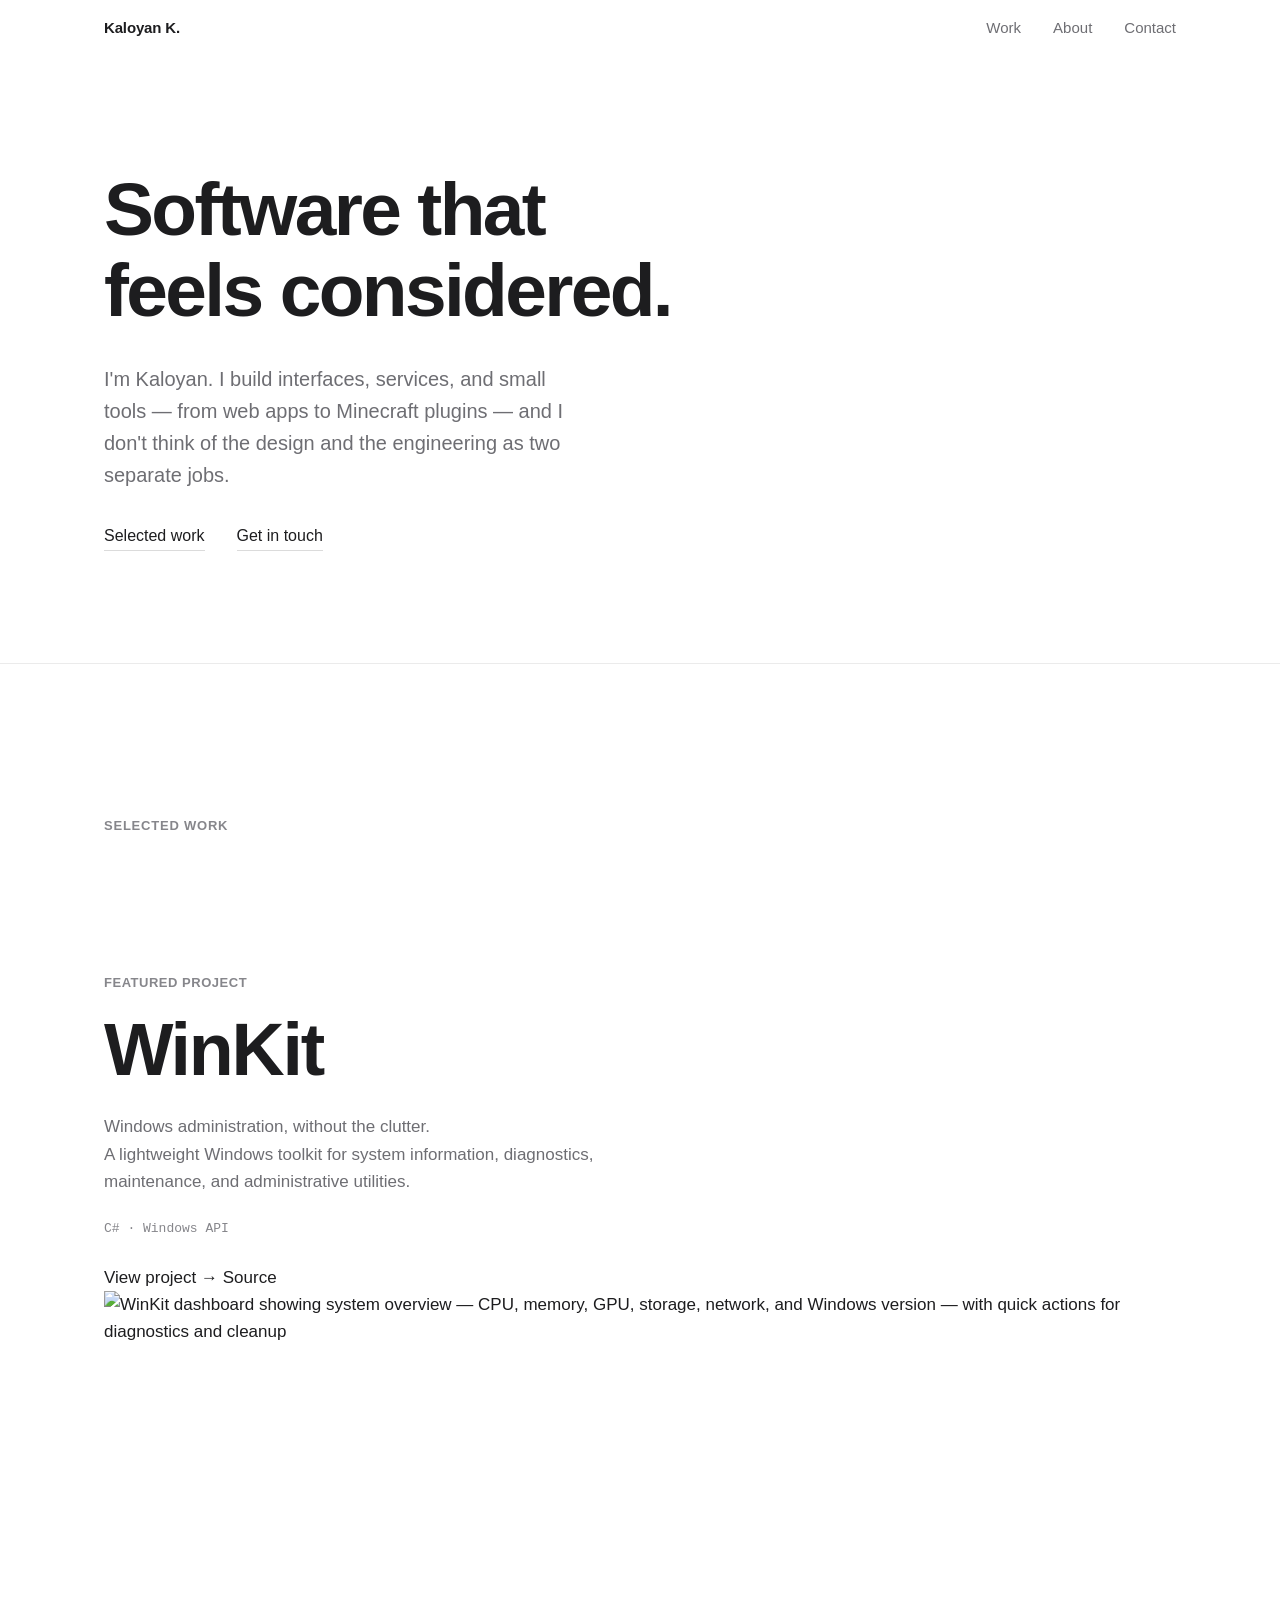
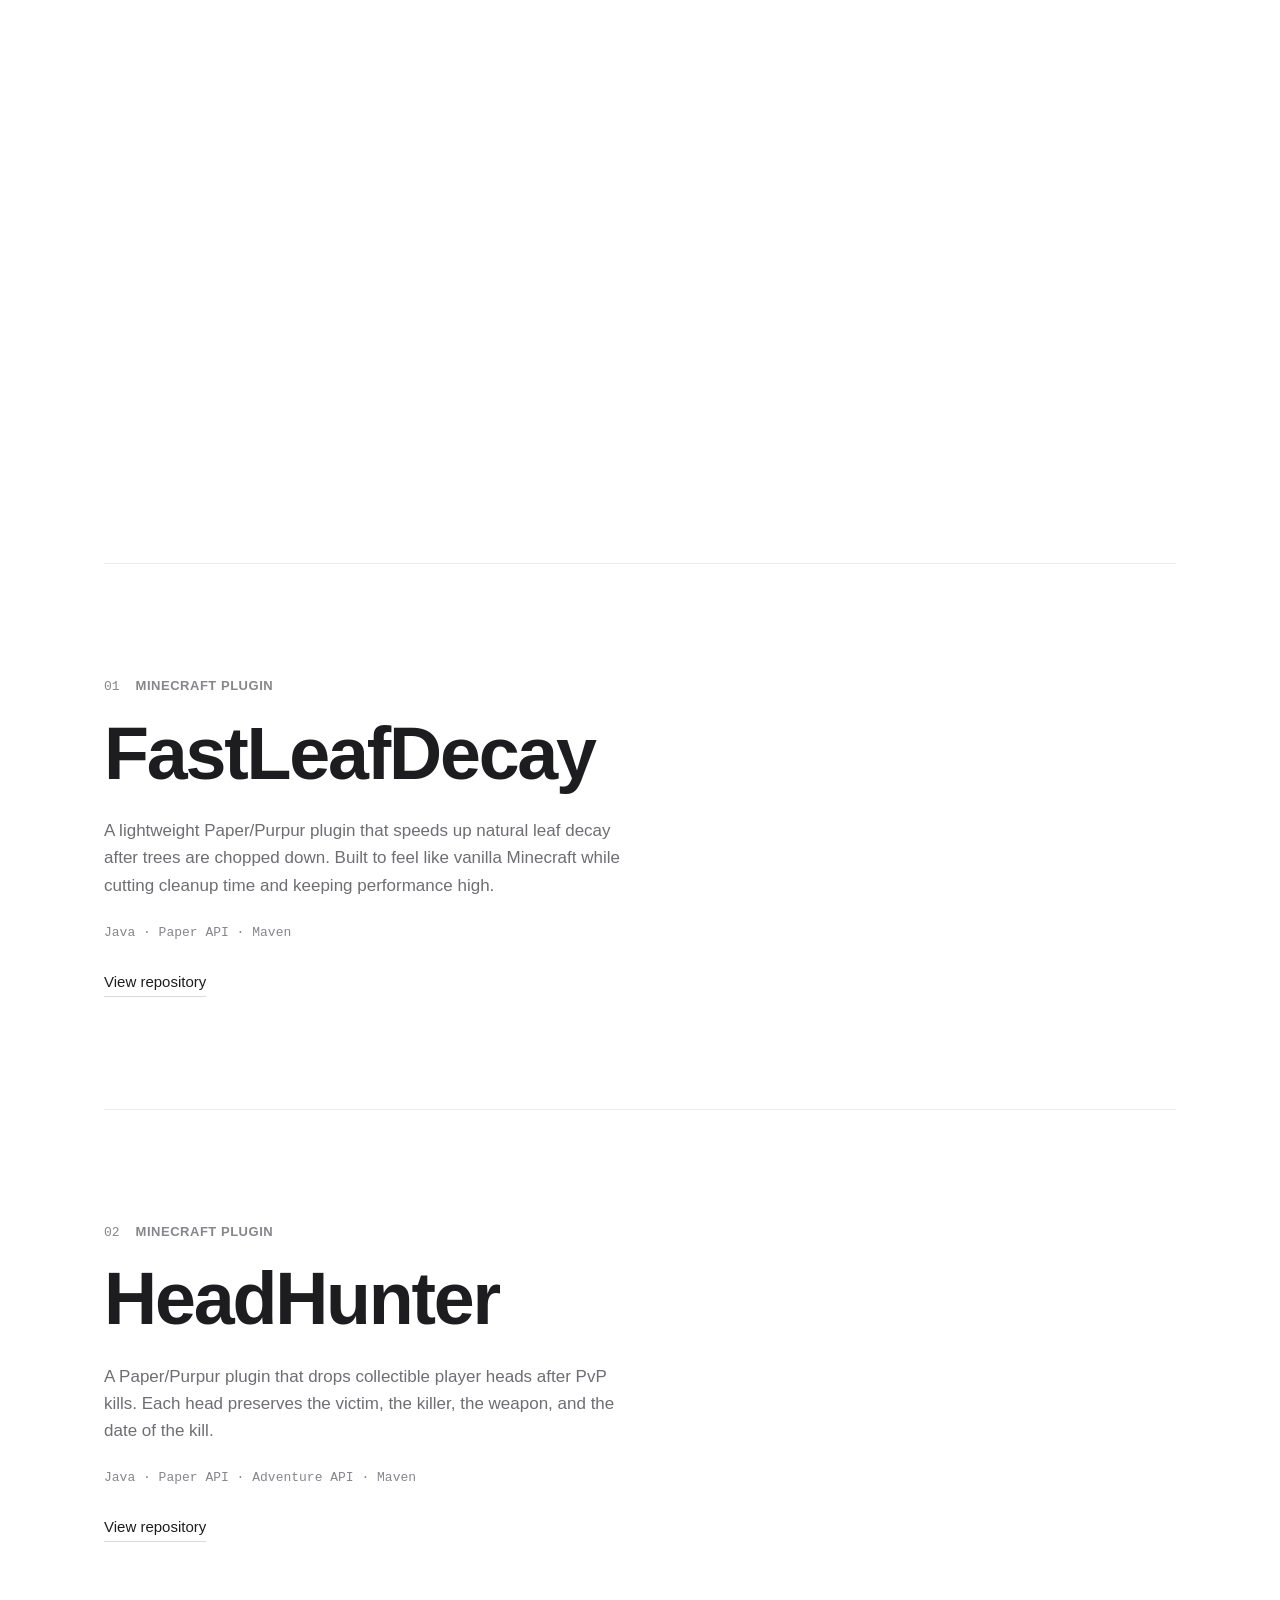
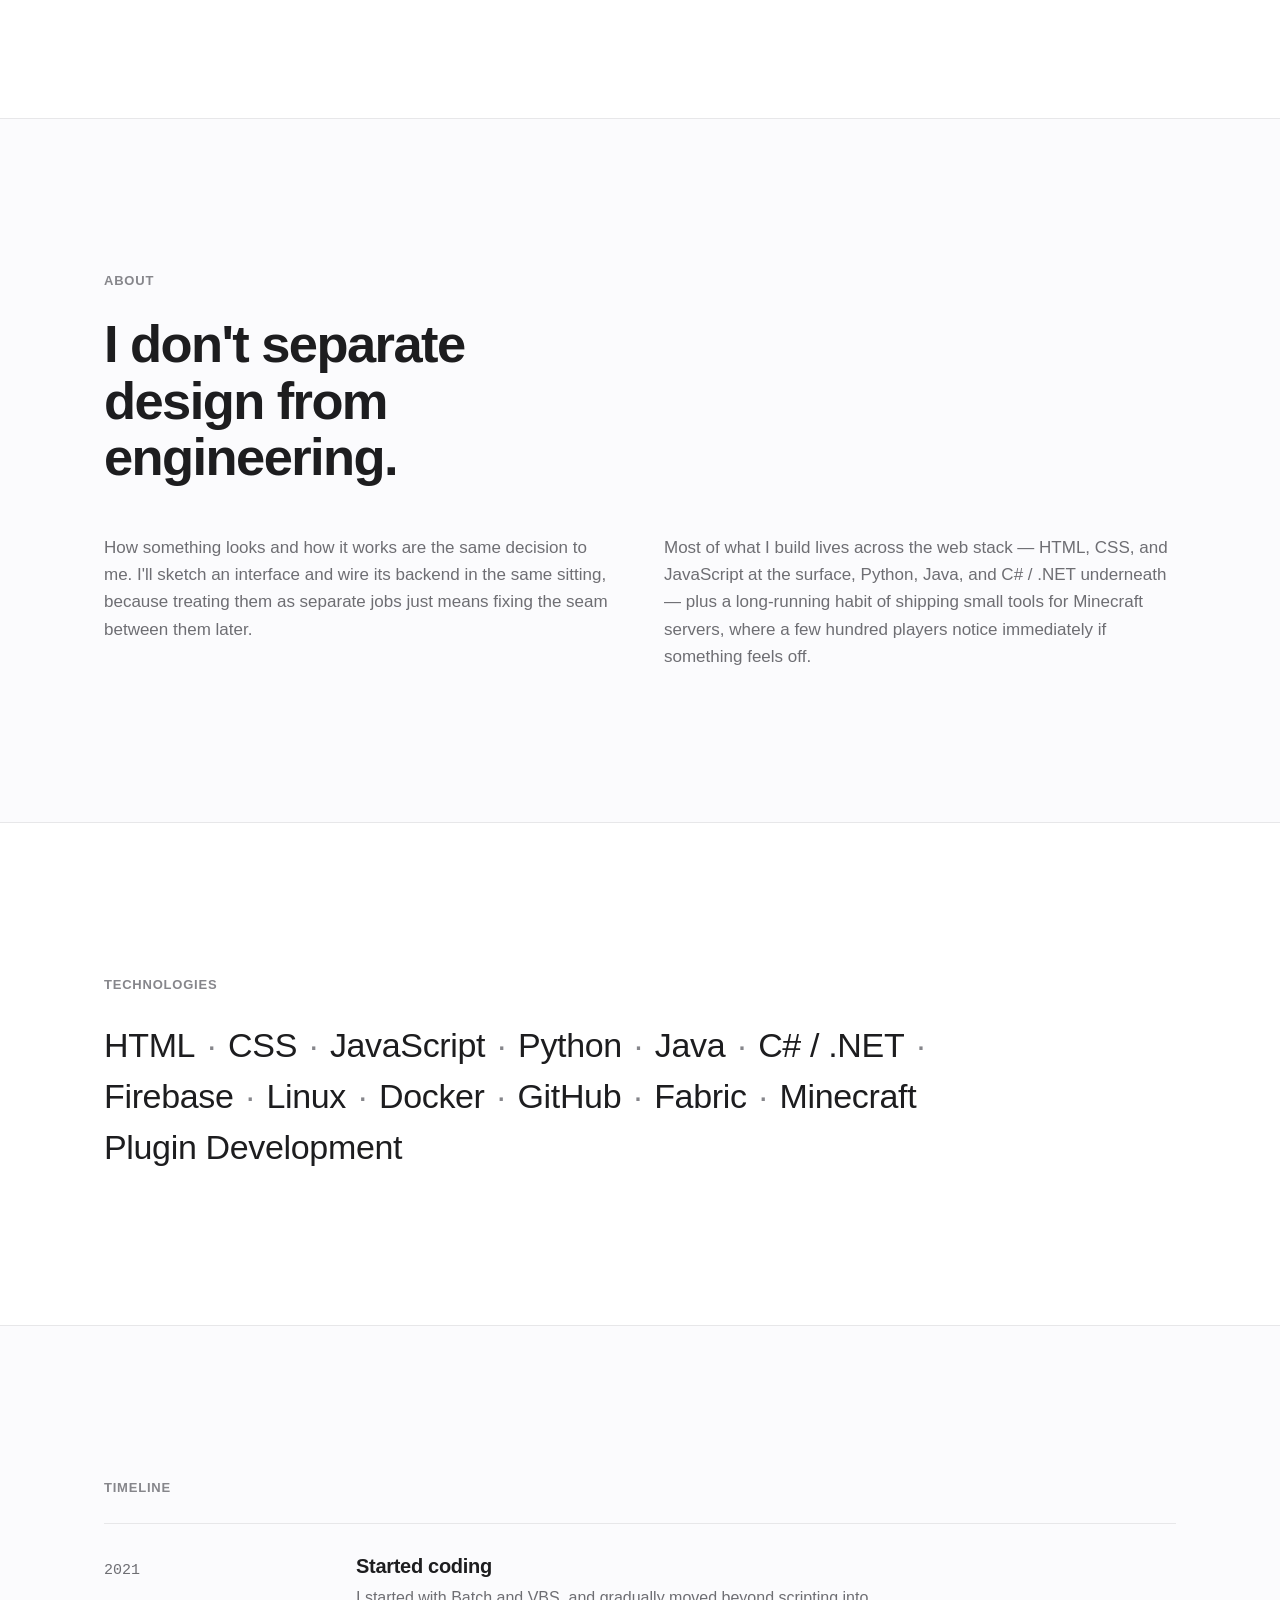
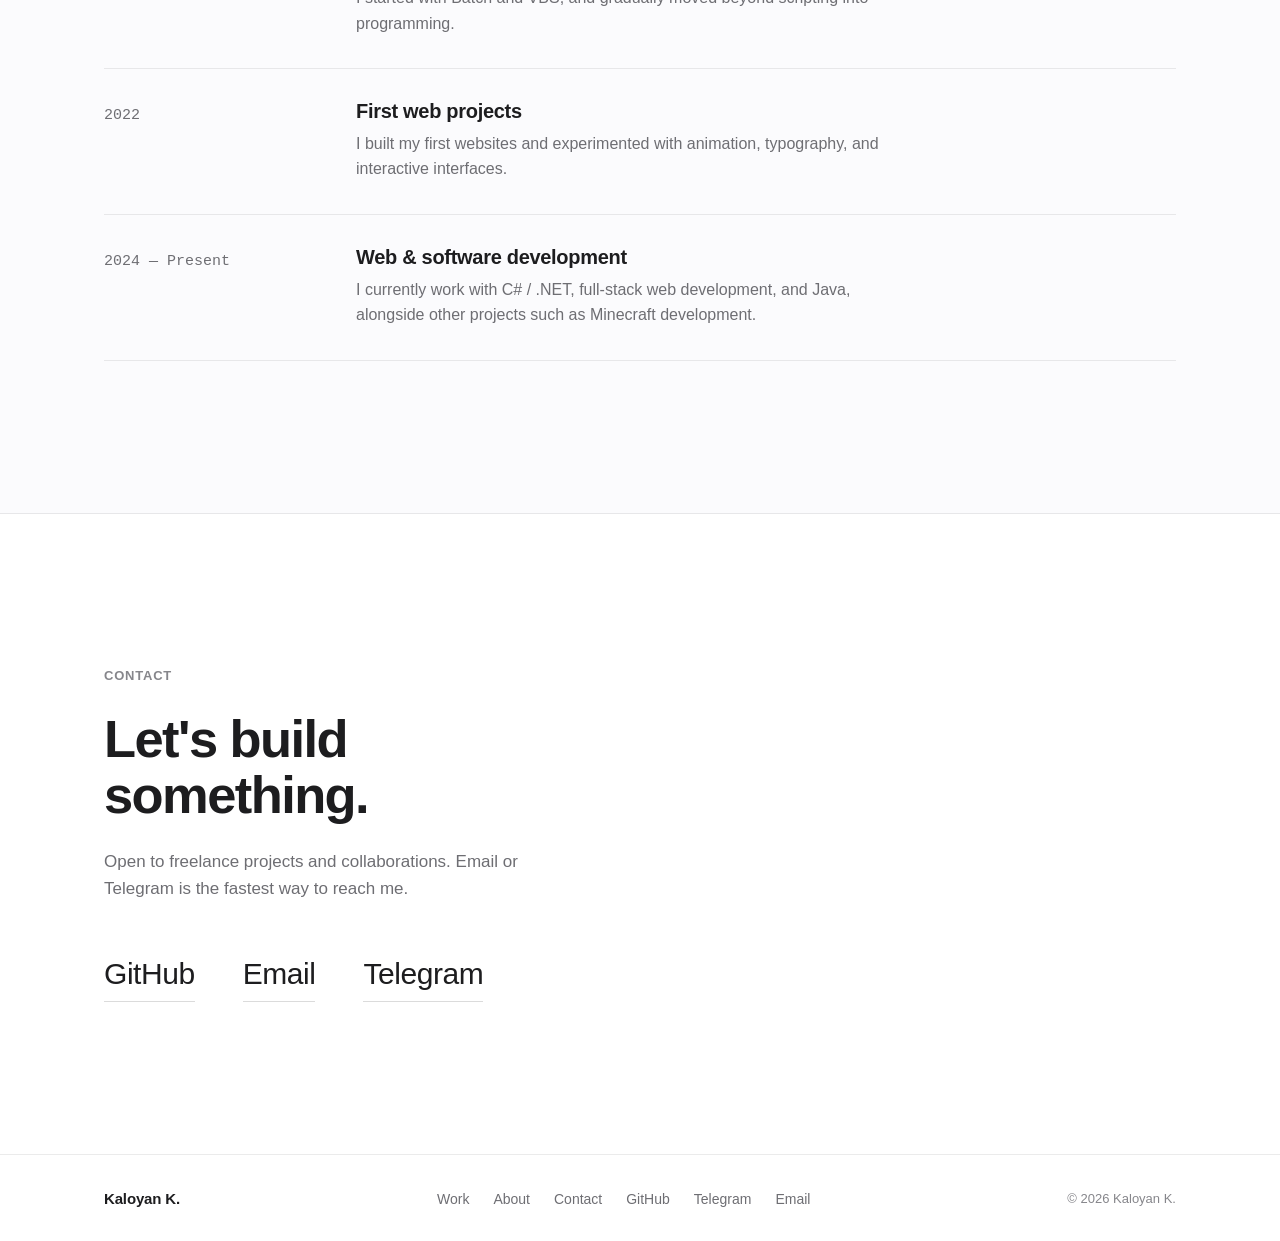
==== index.html @ 0a65979f "Add featured project section for WinKit Added a featured project section for WinKit with details and" ====
<!DOCTYPE html>
<html lang="en">
<head>
  <meta charset="UTF-8" />
  <meta name="viewport" content="width=device-width, initial-scale=1.0" />
  <title>Kaloyan K.</title>
  <meta name="description" content="Kaloyan K. — software that feels considered. Selected work, technologies, and contact." />

  <link rel="icon" type="image/svg+xml" href="data:image/svg+xml,<svg xmlns=%22http://www.w3.org/2000/svg%22 viewBox=%220 0 100 100%22><rect width=%22100%22 height=%22100%22 rx=%2222%22 fill=%22%231d1d1f%22/><text x=%2250%%22 y=%2266%%22 font-size=%2252%22 font-family=%22-apple-system,sans-serif%22 font-weight=%22600%22 fill=%22%23ffffff%22 text-anchor=%22middle%22>K</text></svg>" />

  <link rel="stylesheet" href="style.css" />
</head>
<body>

  <a href="#main" class="skip-link">Skip to content</a>

  <!-- ============ Navigation ============ -->
  <header class="nav" id="nav">
    <div class="wrap nav-inner">
      <a href="#top" class="nav-brand">Kaloyan K.</a>

      <nav class="nav-links" aria-label="Primary">
        <a href="#work">Work</a>
        <a href="#about">About</a>
        <a href="#contact">Contact</a>
      </nav>

      <button class="nav-toggle" id="navToggle" type="button" aria-label="Open menu" aria-expanded="false" aria-controls="mobileMenu">
        <span></span><span></span>
      </button>
    </div>
  </header>

  <div class="menu-scrim" id="menuScrim"></div>

  <nav class="mobile-menu" id="mobileMenu" aria-label="Mobile">
    <button class="mobile-menu-close" id="mobileMenuClose" type="button" aria-label="Close menu">Close</button>
    <a href="#work">Work</a>
    <a href="#about">About</a>
    <a href="#contact">Contact</a>
  </nav>

  <main id="main" tabindex="-1">

    <!-- ============ Hero ============ -->
    <section class="hero" id="top" aria-label="Introduction">
      <div class="wrap">
        <h1 class="reveal">Software that<br />feels considered.</h1>
        <p class="hero-lede reveal">
          I'm Kaloyan. I build interfaces, services, and small tools — from
          web apps to Minecraft plugins — and I don't think of the design
          and the engineering as two separate jobs.
        </p>
        <div class="hero-links reveal">
          <a href="#work">Selected work</a>
          <a href="#contact">Get in touch</a>
        </div>
      </div>
    </section>

    <!-- ============ Selected Work ============ -->
    <section class="work" id="work" aria-label="Selected work">
      <div class="wrap">
        <p class="eyebrow reveal">Selected Work</p>

        <article class="project project--featured reveal">
          <div class="project-head">
            <span class="project-category">Featured Project</span>
          </div>
          <h2>WinKit</h2>
          <p class="project-tagline">Windows administration, without the clutter.</p>
          <p class="project-desc">
            A lightweight Windows toolkit for system information,
            diagnostics, maintenance, and administrative utilities.
          </p>
          <div class="project-meta">
            <span class="project-tech">C# · Windows API</span>
          </div>
          <div class="project-actions">
            <a class="project-cta" href="https://im4theone.github.io/WinKit/" target="_blank" rel="noopener noreferrer">View project &#8594;</a>
            <a class="project-source" href="https://github.com/Im4TheOne/WinKit" target="_blank" rel="noopener noreferrer">Source</a>
          </div>
          <div class="featured-media">
            <img
              src="assets/winkit-dashboard.png"
              alt="WinKit dashboard showing system overview — CPU, memory, GPU, storage, network, and Windows version — with quick actions for diagnostics and cleanup"
              width="1180"
              height="760"
              loading="lazy"
            />
          </div>
        </article>

        <article class="project reveal">
          <div class="project-head">
            <span class="project-index">01</span>
            <span class="project-category">Minecraft Plugin</span>
          </div>
          <h2>FastLeafDecay</h2>
          <p class="project-desc">
            A lightweight Paper/Purpur plugin that speeds up natural leaf
            decay after trees are chopped down. Built to feel like vanilla
            Minecraft while cutting cleanup time and keeping performance high.
          </p>
          <div class="project-meta">
            <span class="project-tech">Java · Paper API · Maven</span>
            <span class="project-stat is-loading" data-repo="FastLeafDecay"></span>
          </div>
          <a class="project-link" href="https://github.com/Im4TheOne/FastLeafDecay" target="_blank" rel="noopener noreferrer">View repository</a>
        </article>

        <article class="project reveal">
          <div class="project-head">
            <span class="project-index">02</span>
            <span class="project-category">Minecraft Plugin</span>
          </div>
          <h2>HeadHunter</h2>
          <p class="project-desc">
            A Paper/Purpur plugin that drops collectible player heads after
            PvP kills. Each head preserves the victim, the killer, the
            weapon, and the date of the kill.
          </p>
          <div class="project-meta">
            <span class="project-tech">Java · Paper API · Adventure API · Maven</span>
            <span class="project-stat is-loading" data-repo="HeadHunter"></span>
          </div>
          <a class="project-link" href="https://github.com/Im4TheOne/HeadHunter" target="_blank" rel="noopener noreferrer">View repository</a>
        </article>
      </div>
    </section>

    <!-- ============ About ============ -->
    <section class="about" id="about" aria-label="About">
      <div class="wrap">
        <p class="eyebrow reveal">About</p>
        <h2 class="reveal">I don't separate design from engineering.</h2>
        <div class="about-copy">
          <p class="reveal">
            How something looks and how it works are the same decision to
            me. I'll sketch an interface and wire its backend in the same
            sitting, because treating them as separate jobs just means
            fixing the seam between them later.
          </p>
          <p class="reveal">
            Most of what I build lives across the web stack — HTML, CSS,
            and JavaScript at the surface, Python, Java, and C# / .NET
            underneath — plus a long-running habit of shipping small tools
            for Minecraft servers, where a few hundred players notice
            immediately if something feels off.
          </p>
        </div>
      </div>
    </section>

    <!-- ============ Technologies ============ -->
    <section class="technologies" id="technologies" aria-label="Technologies">
      <div class="wrap">
        <p class="eyebrow reveal">Technologies</p>
        <p class="tech-list reveal">
          <span class="tech-item">HTML</span>&#8203;<span class="tech-sep" aria-hidden="true">·</span>&#8203;<span class="tech-item">CSS</span>&#8203;<span class="tech-sep" aria-hidden="true">·</span>&#8203;<span class="tech-item">JavaScript</span>&#8203;<span class="tech-sep" aria-hidden="true">·</span>&#8203;<span class="tech-item">Python</span>&#8203;<span class="tech-sep" aria-hidden="true">·</span>&#8203;<span class="tech-item">Java</span>&#8203;<span class="tech-sep" aria-hidden="true">·</span>&#8203;<span class="tech-item">C#&nbsp;/&nbsp;.NET</span>&#8203;<span class="tech-sep" aria-hidden="true">·</span>&#8203;<span class="tech-item">Firebase</span>&#8203;<span class="tech-sep" aria-hidden="true">·</span>&#8203;<span class="tech-item">Linux</span>&#8203;<span class="tech-sep" aria-hidden="true">·</span>&#8203;<span class="tech-item">Docker</span>&#8203;<span class="tech-sep" aria-hidden="true">·</span>&#8203;<span class="tech-item">GitHub</span>&#8203;<span class="tech-sep" aria-hidden="true">·</span>&#8203;<span class="tech-item">Fabric</span>&#8203;<span class="tech-sep" aria-hidden="true">·</span>&#8203;<span class="tech-item">Minecraft Plugin Development</span>
        </p>
      </div>
    </section>

    <!-- ============ Timeline ============ -->
    <section class="timeline" id="timeline" aria-label="Timeline">
      <div class="wrap">
        <p class="eyebrow reveal">Timeline</p>

        <ol class="timeline-list">
          <li class="timeline-item reveal">
            <span class="timeline-year">2021</span>
            <div class="timeline-body">
              <h3>Started coding</h3>
              <p>I started with Batch and VBS, and gradually moved beyond scripting into programming.</p>
            </div>
          </li>
          <li class="timeline-item reveal">
            <span class="timeline-year">2022</span>
            <div class="timeline-body">
              <h3>First web projects</h3>
              <p>I built my first websites and experimented with animation, typography, and interactive interfaces.</p>
            </div>
          </li>
          <li class="timeline-item reveal">
            <span class="timeline-year">2024 — Present</span>
            <div class="timeline-body">
              <h3>Web &amp; software development</h3>
              <p>I currently work with C# / .NET, full-stack web development, and Java, alongside other projects such as Minecraft development.</p>
            </div>
          </li>
        </ol>
      </div>
    </section>

    <!-- ============ Contact ============ -->
    <section class="contact" id="contact" aria-label="Contact">
      <div class="wrap">
        <p class="eyebrow reveal">Contact</p>
        <h2 class="reveal">Let's build something.</h2>
        <p class="contact-lede reveal">Open to freelance projects and collaborations. Email or Telegram is the fastest way to reach me.</p>

        <div class="contact-links reveal">
          <a class="contact-link" href="https://github.com/Im4TheOne" target="_blank" rel="noopener noreferrer">GitHub</a>
          <button class="contact-link" id="copyEmailBtn" type="button">Email</button>
          <a class="contact-link" href="https://t.me/im4theone" target="_blank" rel="noopener noreferrer">Telegram</a>
        </div>
      </div>
    </section>

  </main>

  <!-- ============ Footer ============ -->
  <footer aria-label="Footer">
    <div class="wrap footer-inner">
      <span class="footer-brand">Kaloyan K.</span>

      <nav class="footer-links" aria-label="Footer">
        <a href="#work">Work</a>
        <a href="#about">About</a>
        <a href="#contact">Contact</a>
        <a href="https://github.com/Im4TheOne" target="_blank" rel="noopener noreferrer">GitHub</a>
        <a href="https://t.me/im4theone" target="_blank" rel="noopener noreferrer">Telegram</a>
        <a href="mailto:contactim4theone@gmail.com">Email</a>
      </nav>

      <span class="footer-copyright">&copy; <span id="year"></span> Kaloyan K.</span>
    </div>
  </footer>

  <div class="toast" id="toast" role="status" aria-live="polite">Email copied</div>

  <script src="script.js"></script>
</body>
</html>
---- style.css ----
/* ==========================================================================
   Kaloyan K. — Personal site
   Vanilla CSS, no build step, no framework.
   Light-only. Typography, whitespace, and hierarchy carry the design —
   the component list on purpose is very short.
   ========================================================================== */

/* ---------- 1. Reset ---------- */

*,
*::before,
*::after {
  box-sizing: border-box;
  margin: 0;
  padding: 0;
}

html {
  -webkit-text-size-adjust: 100%;
  scroll-behavior: smooth;
}

img,
svg {
  display: block;
  max-width: 100%;
}

a {
  color: inherit;
  text-decoration: none;
}

button {
  font: inherit;
  color: inherit;
  background: none;
  border: none;
  cursor: pointer;
}

ol,
ul {
  list-style: none;
}

/* ---------- 2. Tokens ---------- */

:root {
  /* Color — light only */
  --bg: #ffffff;
  --bg-alt: #fbfbfd;
  --text: #1d1d1f;
  --text-secondary: #6e6e73;
  --text-tertiary: #86868b;
  --line: rgba(0, 0, 0, 0.08);
  --line-strong: rgba(0, 0, 0, 0.14);
  --focus-ring: #1d1d1f;

  /* Type */
  --font-sans: -apple-system, BlinkMacSystemFont, "SF Pro Display", "SF Pro Text",
    "Segoe UI", Roboto, Helvetica, Arial, sans-serif;
  --font-mono: ui-monospace, "SF Mono", "SFMono-Regular", Menlo, Consolas, monospace;

  /* Spacing — 8px base unit */
  --space-1: 0.5rem;   /* 8px */
  --space-2: 1rem;     /* 16px */
  --space-3: 1.5rem;   /* 24px */
  --space-4: 2rem;     /* 32px */
  --space-5: 3rem;     /* 48px */
  --space-6: 4.5rem;   /* 72px */
  --space-7: 7rem;     /* 112px */
  --space-8: 9.5rem;   /* 152px */

  /* Layout */
  --container-w: 1120px;

  /* Motion */
  --ease: cubic-bezier(0.16, 1, 0.3, 1);
  --dur-fast: 200ms;
  --dur-base: 420ms;
  --dur-slow: 800ms;
}

@media (prefers-reduced-motion: reduce) {
  html {
    scroll-behavior: auto;
  }
  * {
    animation-duration: 0.001ms !important;
    animation-iteration-count: 1 !important;
    transition-duration: 0.001ms !important;
    scroll-behavior: auto !important;
  }
}

/* ---------- 3. Base / typography ---------- */

body {
  background: var(--bg);
  color: var(--text);
  font-family: var(--font-sans);
  font-size: 17px;
  line-height: 1.6;
  -webkit-font-smoothing: antialiased;
  text-rendering: optimizeLegibility;
}

h1,
h2,
h3 {
  font-weight: 600;
  letter-spacing: -0.03em;
  line-height: 1.08;
  color: var(--text);
}

h1 {
  font-size: clamp(2.75rem, 3.6vw + 1.8rem, 6.25rem);
  letter-spacing: -0.035em;
}

h2 {
  font-size: clamp(2.25rem, 2.6vw + 1.2rem, 3.75rem);
}

h3 {
  font-size: 1.25rem;
  letter-spacing: -0.015em;
}

p {
  color: var(--text-secondary);
}

::selection {
  background: var(--text);
  color: var(--bg);
}

:focus-visible {
  outline: 2px solid var(--focus-ring);
  outline-offset: 3px;
  border-radius: 2px;
}

.skip-link {
  position: fixed;
  top: -100%;
  left: var(--space-2);
  z-index: 300;
  background: var(--text);
  color: var(--bg);
  padding: var(--space-1) var(--space-2);
  border-radius: 6px;
  font-weight: 600;
  transition: top var(--dur-fast) var(--ease);
}

.skip-link:focus {
  top: var(--space-2);
}

/* ---------- 4. Layout utilities ---------- */

.wrap {
  width: 100%;
  max-width: var(--container-w);
  margin-inline: auto;
  padding-inline: var(--space-3);
}

main section {
  padding-block: var(--space-8);
}

.eyebrow {
  font-size: 0.8125rem;
  font-weight: 600;
  letter-spacing: 0.06em;
  text-transform: uppercase;
  color: var(--text-tertiary);
  margin-bottom: var(--space-3);
}

/* ---------- 5. Reveal on scroll ---------- */

.reveal {
  opacity: 0;
  transform: translateY(22px);
  transition: opacity var(--dur-slow) var(--ease), transform var(--dur-slow) var(--ease);
}

.reveal.is-visible {
  opacity: 1;
  transform: translateY(0);
}

/* ---------- 6. Navigation ---------- */

.nav {
  position: sticky;
  top: 0;
  z-index: 200;
  border-bottom: 1px solid transparent;
  transition: border-color var(--dur-base) var(--ease), background var(--dur-base) var(--ease),
    backdrop-filter var(--dur-base) var(--ease);
}

.nav.is-scrolled {
  background: color-mix(in srgb, var(--bg) 78%, transparent);
  backdrop-filter: blur(16px) saturate(160%);
  -webkit-backdrop-filter: blur(16px) saturate(160%);
  border-bottom-color: var(--line);
}

.nav-inner {
  display: flex;
  align-items: center;
  justify-content: space-between;
  padding-block: var(--space-2);
}

.nav-brand {
  font-size: 0.9375rem;
  font-weight: 600;
  letter-spacing: -0.01em;
  color: var(--text);
}

.nav-links {
  display: flex;
  align-items: center;
  gap: var(--space-4);
}

.nav-links a {
  font-size: 0.9375rem;
  color: var(--text-secondary);
  transition: color var(--dur-fast) var(--ease);
}

.nav-links a:hover {
  color: var(--text);
}

.nav-toggle {
  display: none;
  flex-direction: column;
  justify-content: center;
  gap: 5px;
  width: 32px;
  height: 32px;
}

.nav-toggle span {
  display: block;
  height: 1.5px;
  width: 20px;
  margin-inline: auto;
  background: var(--text);
  transition: transform var(--dur-fast) var(--ease), opacity var(--dur-fast) var(--ease);
}

/* ---------- 7. Mobile menu ---------- */

.menu-scrim {
  position: fixed;
  inset: 0;
  background: rgba(0, 0, 0, 0.3);
  opacity: 0;
  pointer-events: none;
  transition: opacity var(--dur-base) var(--ease);
  z-index: 210;
}

.menu-scrim.is-open {
  opacity: 1;
  pointer-events: auto;
}

.mobile-menu {
  position: fixed;
  top: 0;
  right: 0;
  bottom: 0;
  width: min(320px, 84vw);
  background: var(--bg);
  border-left: 1px solid var(--line);
  z-index: 220;
  padding: var(--space-4) var(--space-3);
  display: flex;
  flex-direction: column;
  gap: var(--space-3);
  transform: translateX(100%);
  transition: transform var(--dur-base) var(--ease);
}

.mobile-menu.is-open {
  transform: translateX(0);
}

.mobile-menu-close {
  align-self: flex-end;
  font-size: 0.875rem;
  color: var(--text-secondary);
  padding: var(--space-1) 0;
  margin-bottom: var(--space-2);
}

.mobile-menu a {
  font-size: 1.5rem;
  font-weight: 500;
  letter-spacing: -0.02em;
  padding-block: var(--space-1);
  border-bottom: 1px solid var(--line);
}

/* ---------- 8. Hero ---------- */

.hero {
  padding-top: var(--space-7);
  padding-bottom: var(--space-7);
}

.hero h1 {
  max-width: 16ch;
  margin-bottom: var(--space-4);
}

.hero-lede {
  font-size: clamp(1.0625rem, 0.5vw + 1rem, 1.25rem);
  max-width: 42ch;
  margin-bottom: var(--space-4);
}

.hero-links {
  display: flex;
  align-items: center;
  gap: var(--space-4);
}

.hero-links a {
  font-size: 1rem;
  font-weight: 500;
  color: var(--text);
  border-bottom: 1px solid var(--line-strong);
  padding-bottom: 2px;
  transition: border-color var(--dur-fast) var(--ease), color var(--dur-fast) var(--ease);
}

.hero-links a:hover {
  border-color: var(--text);
}

/* ---------- 9. Selected work ---------- */

.work {
  background: var(--bg);
  border-top: 1px solid var(--line);
}

.project {
  padding-block: var(--space-7);
  border-bottom: 1px solid var(--line);
}

.project:last-child {
  border-bottom: none;
  padding-bottom: var(--space-3);
}

.project-head {
  display: flex;
  align-items: baseline;
  gap: var(--space-2);
  margin-bottom: var(--space-2);
}

.project-index {
  font-family: var(--font-mono);
  font-size: 0.8125rem;
  color: var(--text-tertiary);
}

.project-category {
  font-size: 0.8125rem;
  font-weight: 600;
  letter-spacing: 0.04em;
  text-transform: uppercase;
  color: var(--text-tertiary);
}

.project h2 {
  font-size: clamp(2.5rem, 4.5vw + 1rem, 5rem);
  margin-bottom: var(--space-3);
  transition: transform var(--dur-slow) var(--ease);
}

.project-desc {
  font-size: 1.0625rem;
  max-width: 56ch;
  margin-bottom: var(--space-3);
}

.project-meta {
  display: flex;
  flex-wrap: wrap;
  align-items: baseline;
  gap: var(--space-1) var(--space-3);
  font-family: var(--font-mono);
  font-size: 0.8125rem;
  color: var(--text-tertiary);
  margin-bottom: var(--space-3);
}

.project-stat.is-loading {
  opacity: 0;
}

.project-link {
  display: inline-block;
  font-size: 0.9375rem;
  font-weight: 500;
  color: var(--text);
  border-bottom: 1px solid var(--line-strong);
  padding-bottom: 2px;
  transition: border-color var(--dur-fast) var(--ease);
}

.project-link:hover {
  border-color: var(--text);
}

/* ---------- 10. About ---------- */

.about {
  background: var(--bg-alt);
  border-top: 1px solid var(--line);
  border-bottom: 1px solid var(--line);
}

.about h2 {
  max-width: 18ch;
  margin-bottom: var(--space-5);
}

.about-copy {
  display: grid;
  grid-template-columns: repeat(2, 1fr);
  gap: var(--space-5);
  max-width: 100%;
}

.about-copy p {
  font-size: 1.0625rem;
}

/* ---------- 11. Technologies ---------- */

.technologies {
  background: var(--bg);
}

.tech-list {
  font-size: clamp(1.375rem, 1.8vw + 0.8rem, 2.125rem);
  line-height: 1.5;
  letter-spacing: -0.01em;
  max-width: 46ch;
  color: var(--text);
  overflow-wrap: break-word;
}

.tech-item {
  color: var(--text);
}

.tech-sep {
  color: var(--text-tertiary);
  margin-inline: 0.35em;
}

/* ---------- 12. Timeline ---------- */

.timeline {
  background: var(--bg-alt);
  border-top: 1px solid var(--line);
  border-bottom: 1px solid var(--line);
}

.timeline-list {
  display: flex;
  flex-direction: column;
}

.timeline-item {
  display: grid;
  grid-template-columns: 220px 1fr;
  gap: var(--space-4);
  padding-block: var(--space-4);
  border-top: 1px solid var(--line);
}

.timeline-item:last-child {
  border-bottom: 1px solid var(--line);
}

.timeline-year {
  font-family: var(--font-mono);
  font-size: 0.9375rem;
  color: var(--text-secondary);
  padding-top: 0.2rem;
}

.timeline-body h3 {
  margin-bottom: var(--space-1);
}

.timeline-body p {
  font-size: 1rem;
  max-width: 60ch;
}

/* ---------- 13. Contact ---------- */

.contact {
  background: var(--bg);
}

.contact h2 {
  max-width: 14ch;
  margin-bottom: var(--space-3);
}

.contact-lede {
  font-size: 1.0625rem;
  max-width: 46ch;
  margin-bottom: var(--space-5);
}

.contact-links {
  display: flex;
  flex-wrap: wrap;
  align-items: center;
  gap: var(--space-2) var(--space-5);
}

.contact-link {
  font-size: clamp(1.375rem, 1.6vw + 0.7rem, 1.875rem);
  font-weight: 500;
  letter-spacing: -0.015em;
  color: var(--text);
  border-bottom: 1px solid var(--line-strong);
  padding-bottom: 3px;
  transition: border-color var(--dur-fast) var(--ease), color var(--dur-fast) var(--ease);
}

.contact-link:hover {
  border-color: var(--text);
}

/* ---------- 14. Footer ---------- */

footer {
  border-top: 1px solid var(--line);
  padding-block: var(--space-4);
}

.footer-inner {
  display: flex;
  flex-wrap: wrap;
  align-items: center;
  justify-content: space-between;
  gap: var(--space-2) var(--space-4);
}

.footer-brand {
  font-size: 0.9375rem;
  font-weight: 600;
  letter-spacing: -0.01em;
  color: var(--text);
}

.footer-links {
  display: flex;
  flex-wrap: wrap;
  gap: var(--space-1) var(--space-3);
}

.footer-links a {
  font-size: 0.875rem;
  color: var(--text-secondary);
  transition: color var(--dur-fast) var(--ease);
}

.footer-links a:hover {
  color: var(--text);
}

.footer-copyright {
  font-size: 0.8125rem;
  color: var(--text-tertiary);
}

/* ---------- 15. Toast ---------- */

.toast {
  position: fixed;
  left: 50%;
  bottom: var(--space-4);
  transform: translate(-50%, 12px);
  background: var(--text);
  color: var(--bg);
  font-size: 0.875rem;
  font-weight: 500;
  padding: 0.75rem 1.15rem;
  border-radius: 8px;
  opacity: 0;
  pointer-events: none;
  transition: opacity var(--dur-base) var(--ease), transform var(--dur-base) var(--ease);
  z-index: 260;
}

.toast.is-active {
  opacity: 1;
  transform: translate(-50%, 0);
}

/* ---------- 16. Responsive ---------- */

@media (max-width: 900px) {
  .nav-links {
    display: none;
  }

  .nav-toggle {
    display: flex;
  }

  .about-copy {
    grid-template-columns: 1fr;
    gap: var(--space-3);
  }

  main section {
    padding-block: var(--space-7);
  }

  .project {
    padding-block: var(--space-6);
  }
}

@media (max-width: 640px) {
  body {
    font-size: 16px;
  }

  main section {
    padding-block: var(--space-6);
  }

  .hero {
    padding-top: var(--space-5);
    padding-bottom: var(--space-5);
  }

  .hero h1 {
    max-width: 12ch;
  }

  .hero-links {
    gap: var(--space-3);
  }

  .project {
    padding-block: var(--space-5);
  }

  .project-meta {
    flex-direction: column;
    align-items: flex-start;
    gap: var(--space-1);
  }

  .timeline-item {
    grid-template-columns: 1fr;
    gap: var(--space-1);
  }

  .contact-links {
    flex-direction: column;
    align-items: flex-start;
    gap: var(--space-3);
  }

  .footer-inner {
    flex-direction: column;
    align-items: flex-start;
  }
}
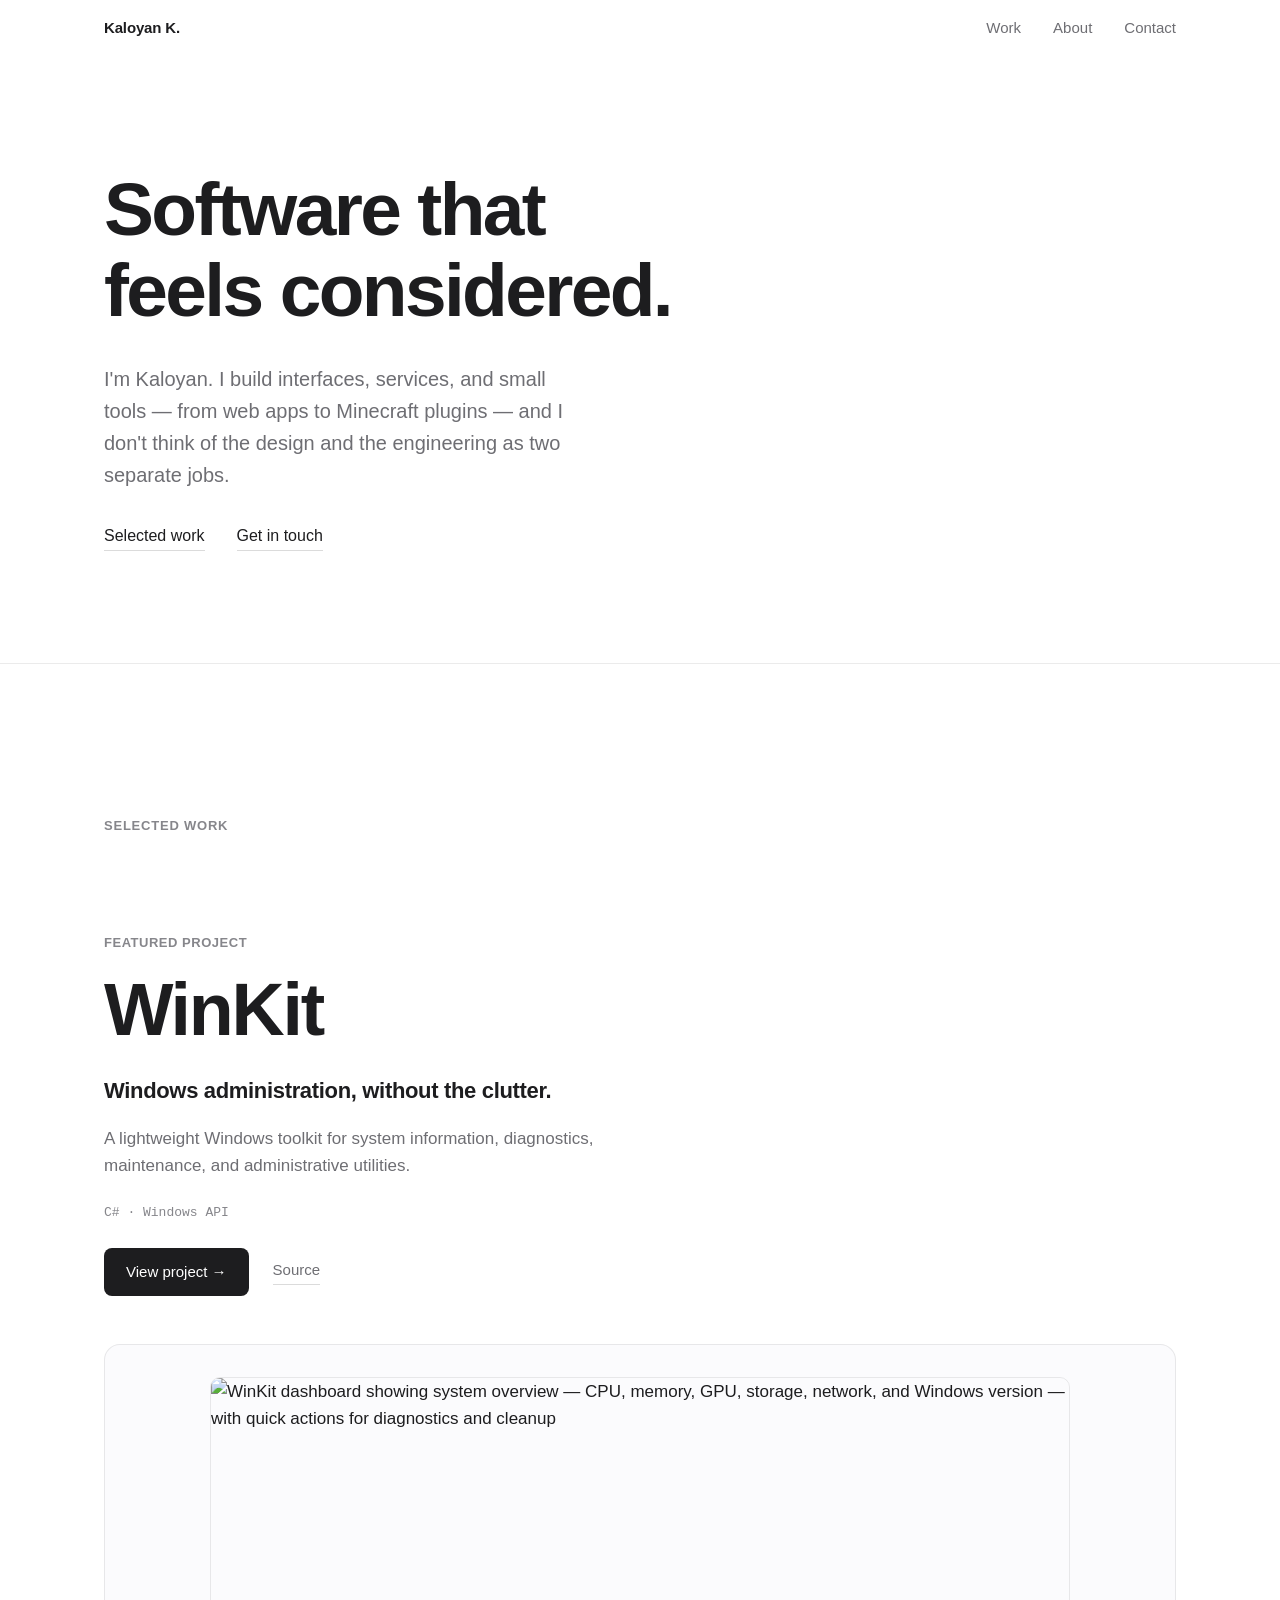
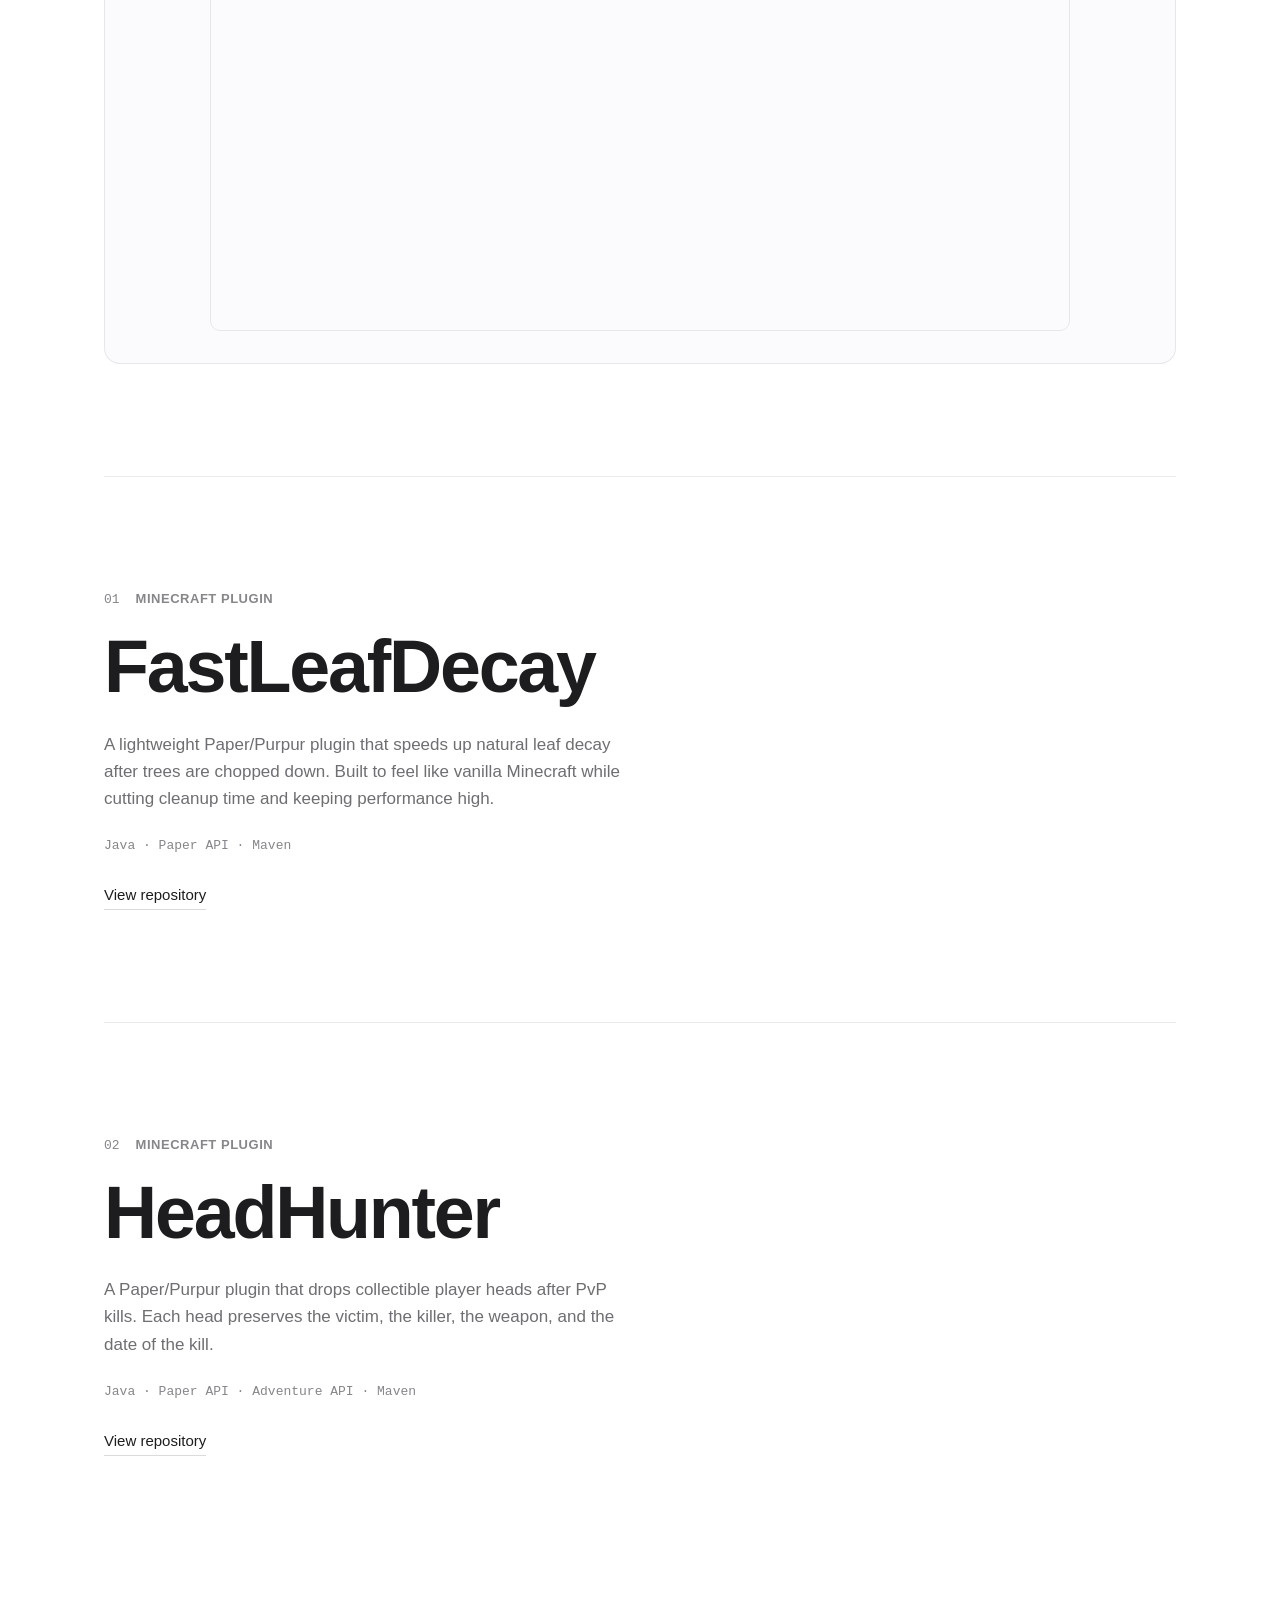
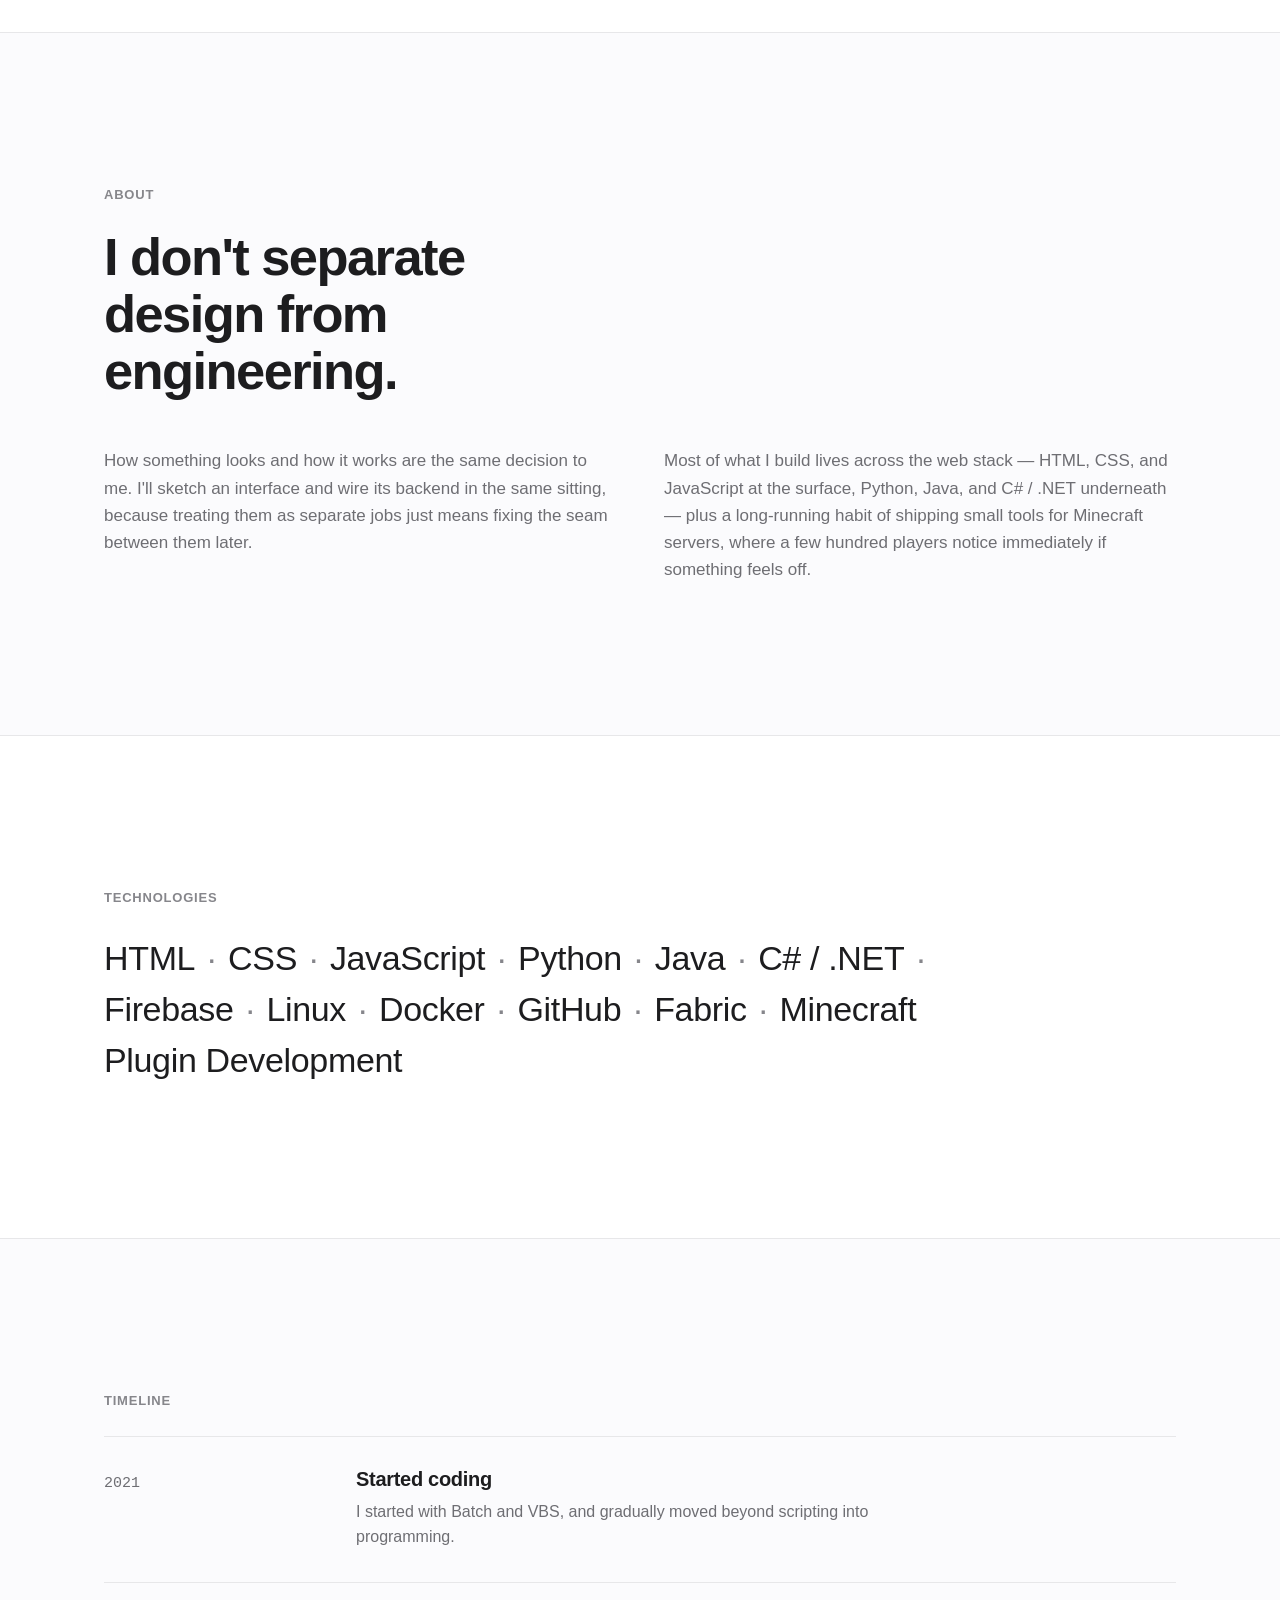
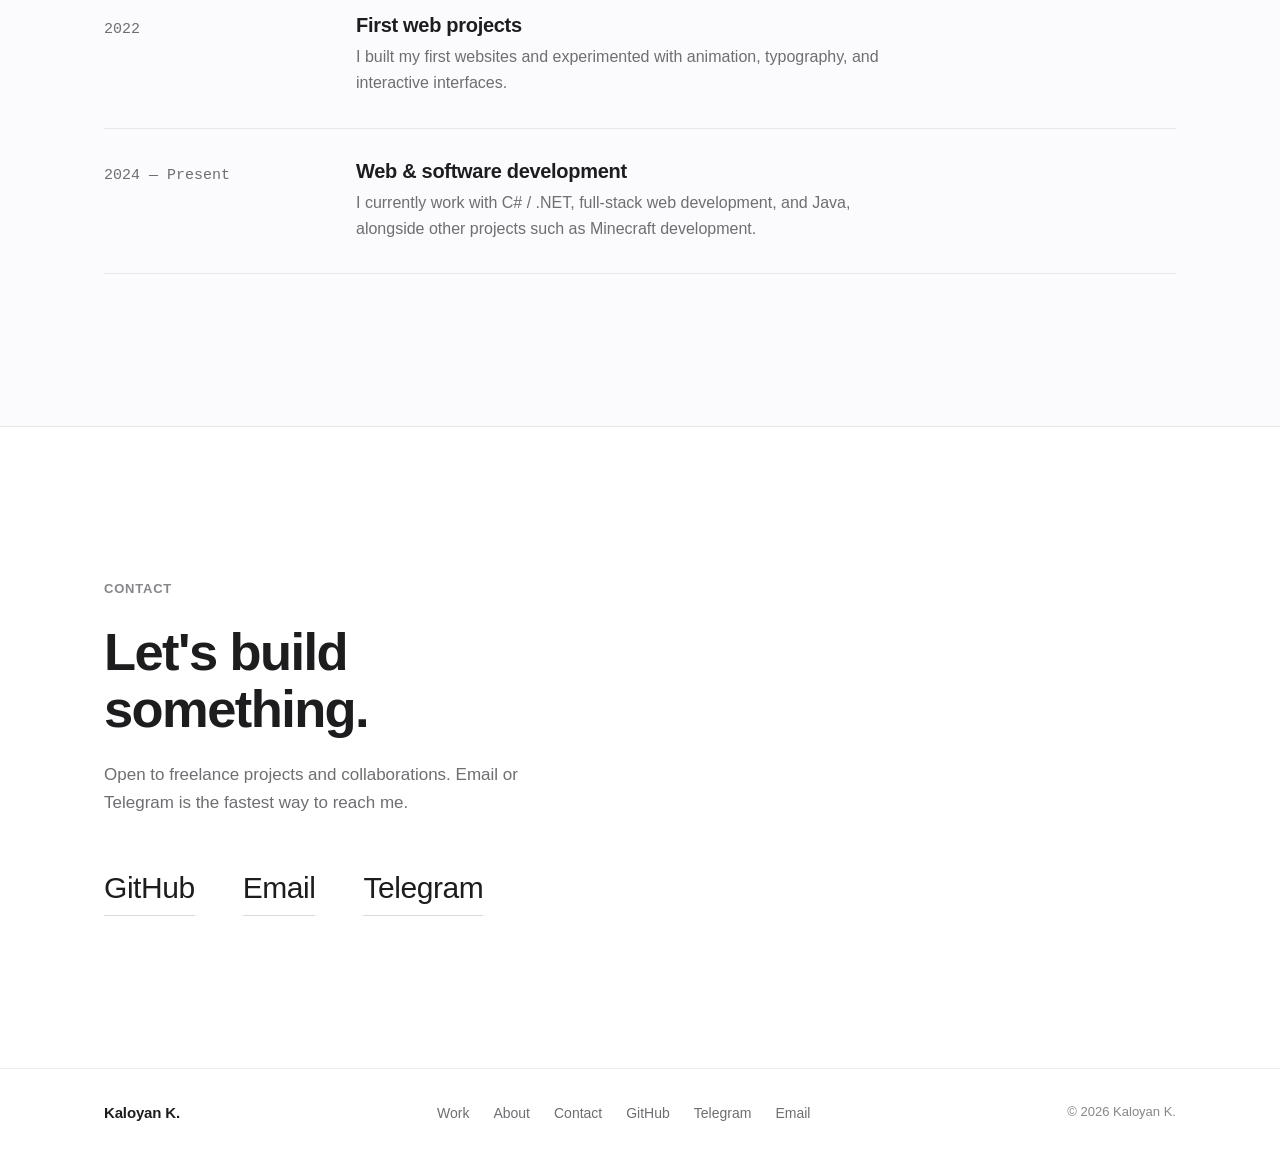
==== commit ee20c687: "Fix image source path in index.html Corrected the image source path in the featured media section." ====
--- a/index.html
+++ b/index.html
@@ -81,8 +81,9 @@
             <a class="project-source" href="https://github.com/Im4TheOne/WinKit" target="_blank" rel="noopener noreferrer">Source</a>
           </div>
           <div class="featured-media">
+          
             <img
-              src="assets/winkit-dashboard.png"
+              src="assetsa/winkit-dashboard.png"
               alt="WinKit dashboard showing system overview — CPU, memory, GPU, storage, network, and Windows version — with quick actions for diagnostics and cleanup"
               width="1180"
               height="760"
--- a/style.css
+++ b/style.css
@@ -430,6 +430,75 @@
 
 .project-link:hover {
   border-color: var(--text);
+}
+
+/* ---------- 9b. Featured project ---------- */
+
+.project--featured {
+  padding-top: var(--space-6);
+}
+
+.project-tagline {
+  font-size: clamp(1.125rem, 0.6vw + 1rem, 1.375rem);
+  font-weight: 600;
+  letter-spacing: -0.015em;
+  color: var(--text);
+  max-width: 40ch;
+  margin-bottom: var(--space-2);
+}
+
+.project-actions {
+  display: flex;
+  flex-wrap: wrap;
+  align-items: center;
+  gap: var(--space-3);
+  margin-bottom: var(--space-5);
+}
+
+.project-cta {
+  display: inline-block;
+  background: var(--text);
+  color: var(--bg);
+  font-size: 0.9375rem;
+  font-weight: 500;
+  padding: 0.75rem 1.375rem;
+  border-radius: 8px;
+  transition: opacity var(--dur-fast) var(--ease);
+}
+
+.project-cta:hover {
+  opacity: 0.82;
+}
+
+.project-source {
+  font-size: 0.9375rem;
+  font-weight: 500;
+  color: var(--text-secondary);
+  border-bottom: 1px solid var(--line-strong);
+  padding-bottom: 2px;
+  transition: border-color var(--dur-fast) var(--ease), color var(--dur-fast) var(--ease);
+}
+
+.project-source:hover {
+  color: var(--text);
+  border-color: var(--text);
+}
+
+.featured-media {
+  display: flex;
+  justify-content: center;
+  padding: var(--space-4);
+  background: var(--bg-alt);
+  border: 1px solid var(--line);
+  border-radius: 16px;
+}
+
+.featured-media img {
+  width: 100%;
+  max-width: 860px;
+  height: auto;
+  border-radius: 10px;
+  border: 1px solid var(--line);
 }
 
 /* ---------- 10. About ---------- */
@@ -683,6 +752,23 @@
     gap: var(--space-1);
   }
 
+  .project--featured {
+    padding-top: var(--space-4);
+  }
+
+  .project-actions {
+    margin-bottom: var(--space-4);
+  }
+
+  .featured-media {
+    padding: var(--space-2);
+    border-radius: 12px;
+  }
+
+  .featured-media img {
+    border-radius: 8px;
+  }
+
   .timeline-item {
     grid-template-columns: 1fr;
     gap: var(--space-1);
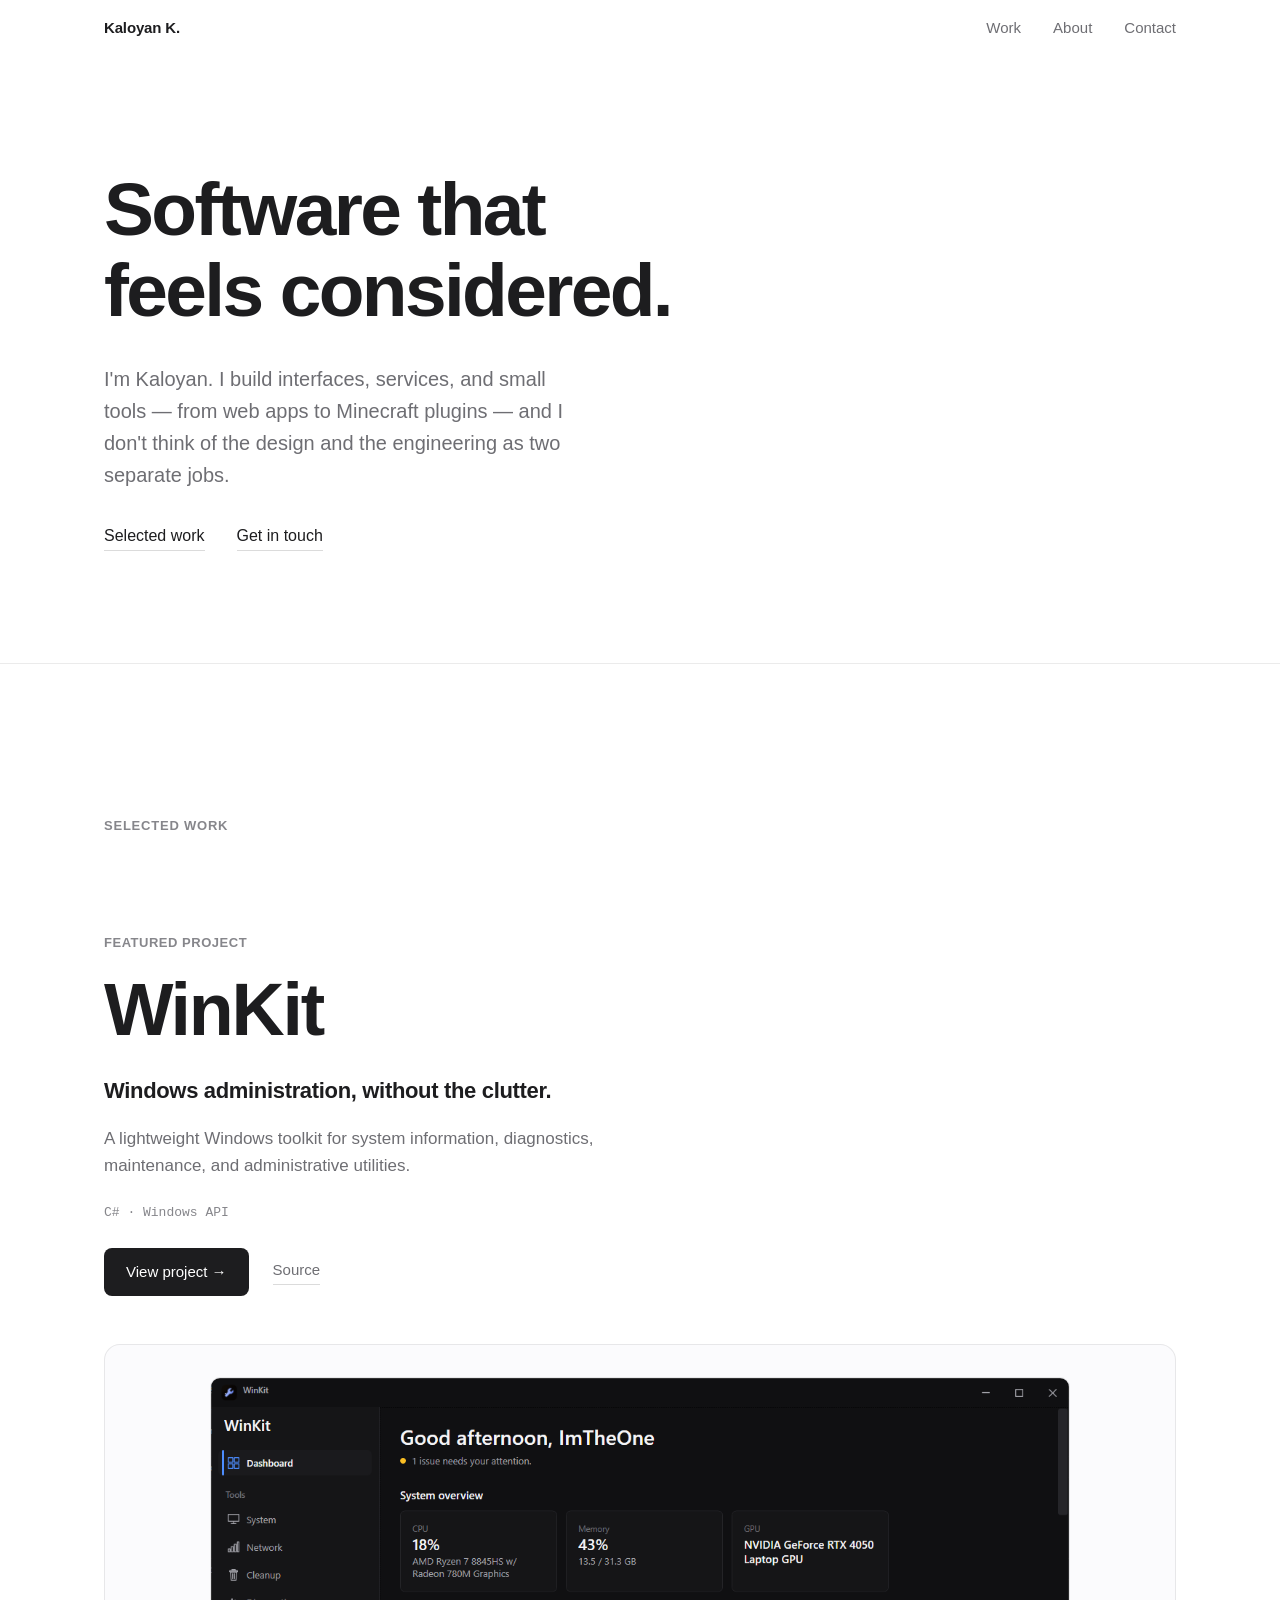
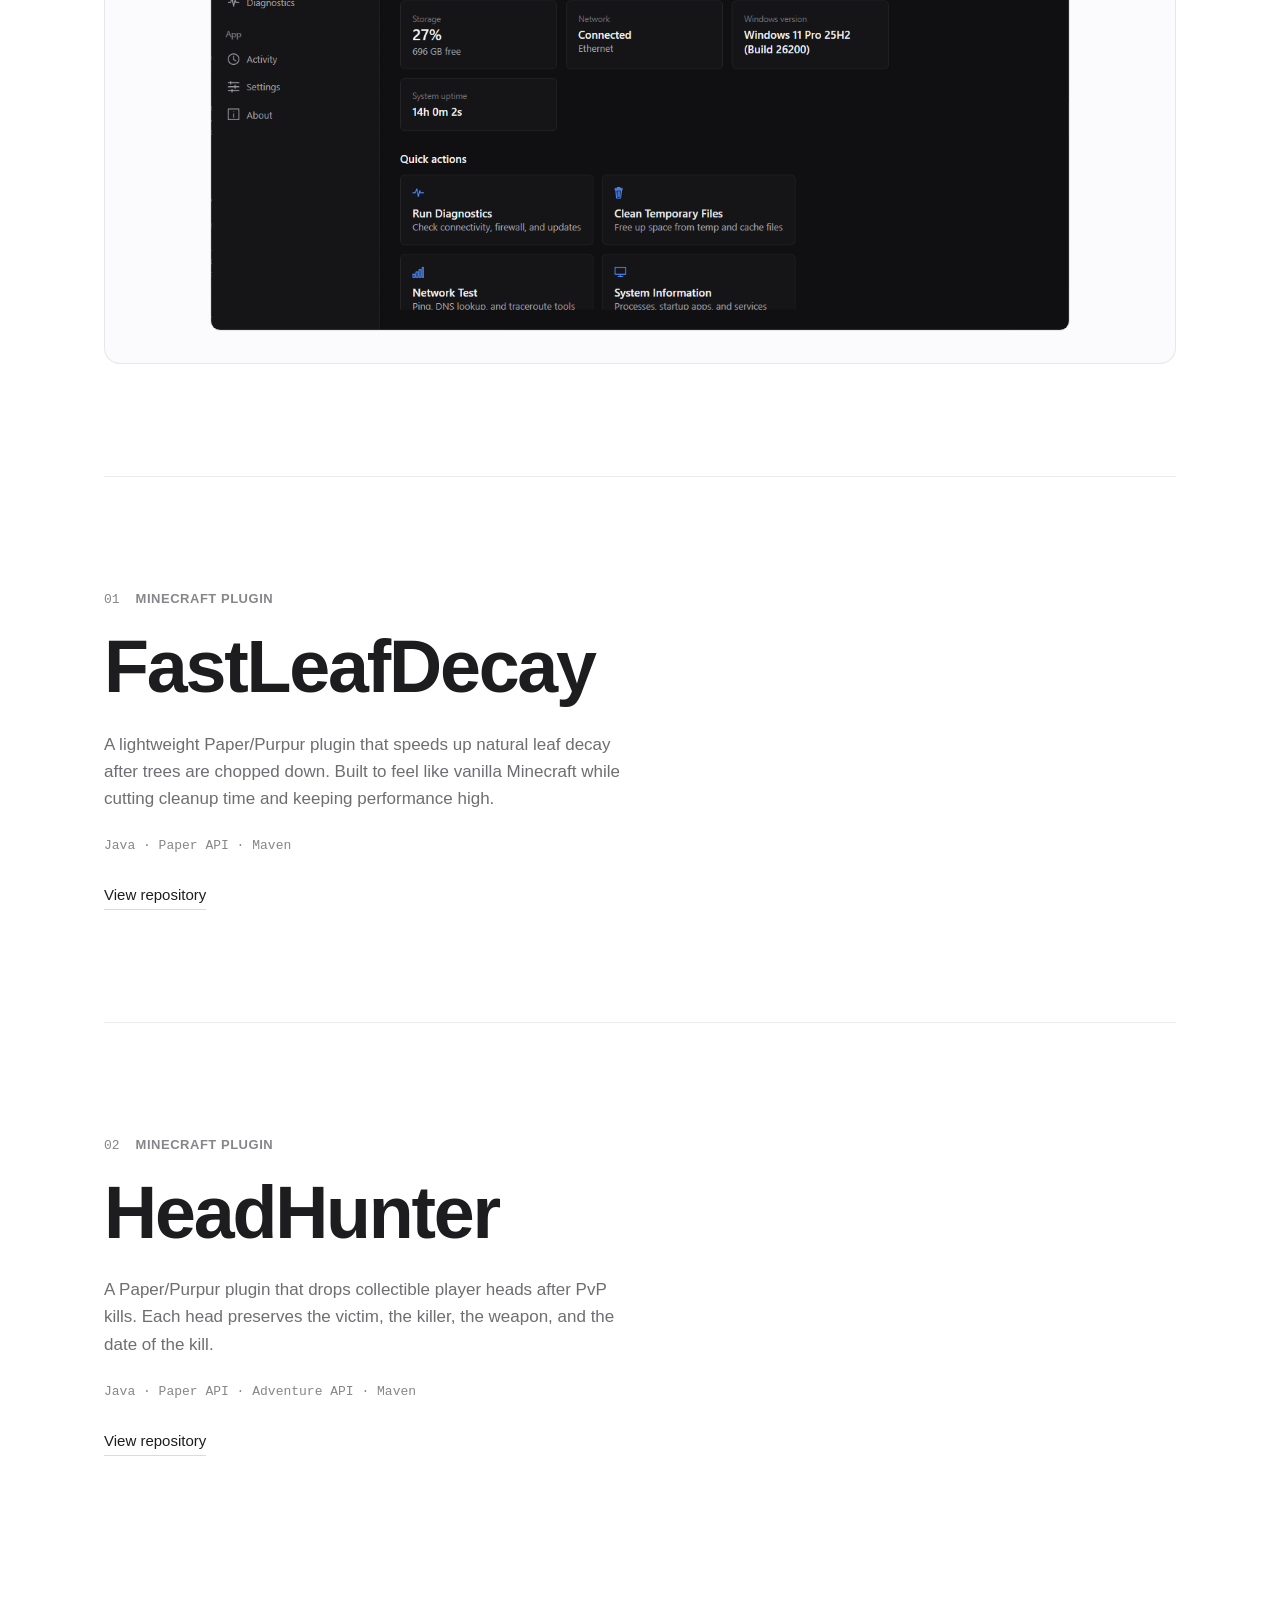
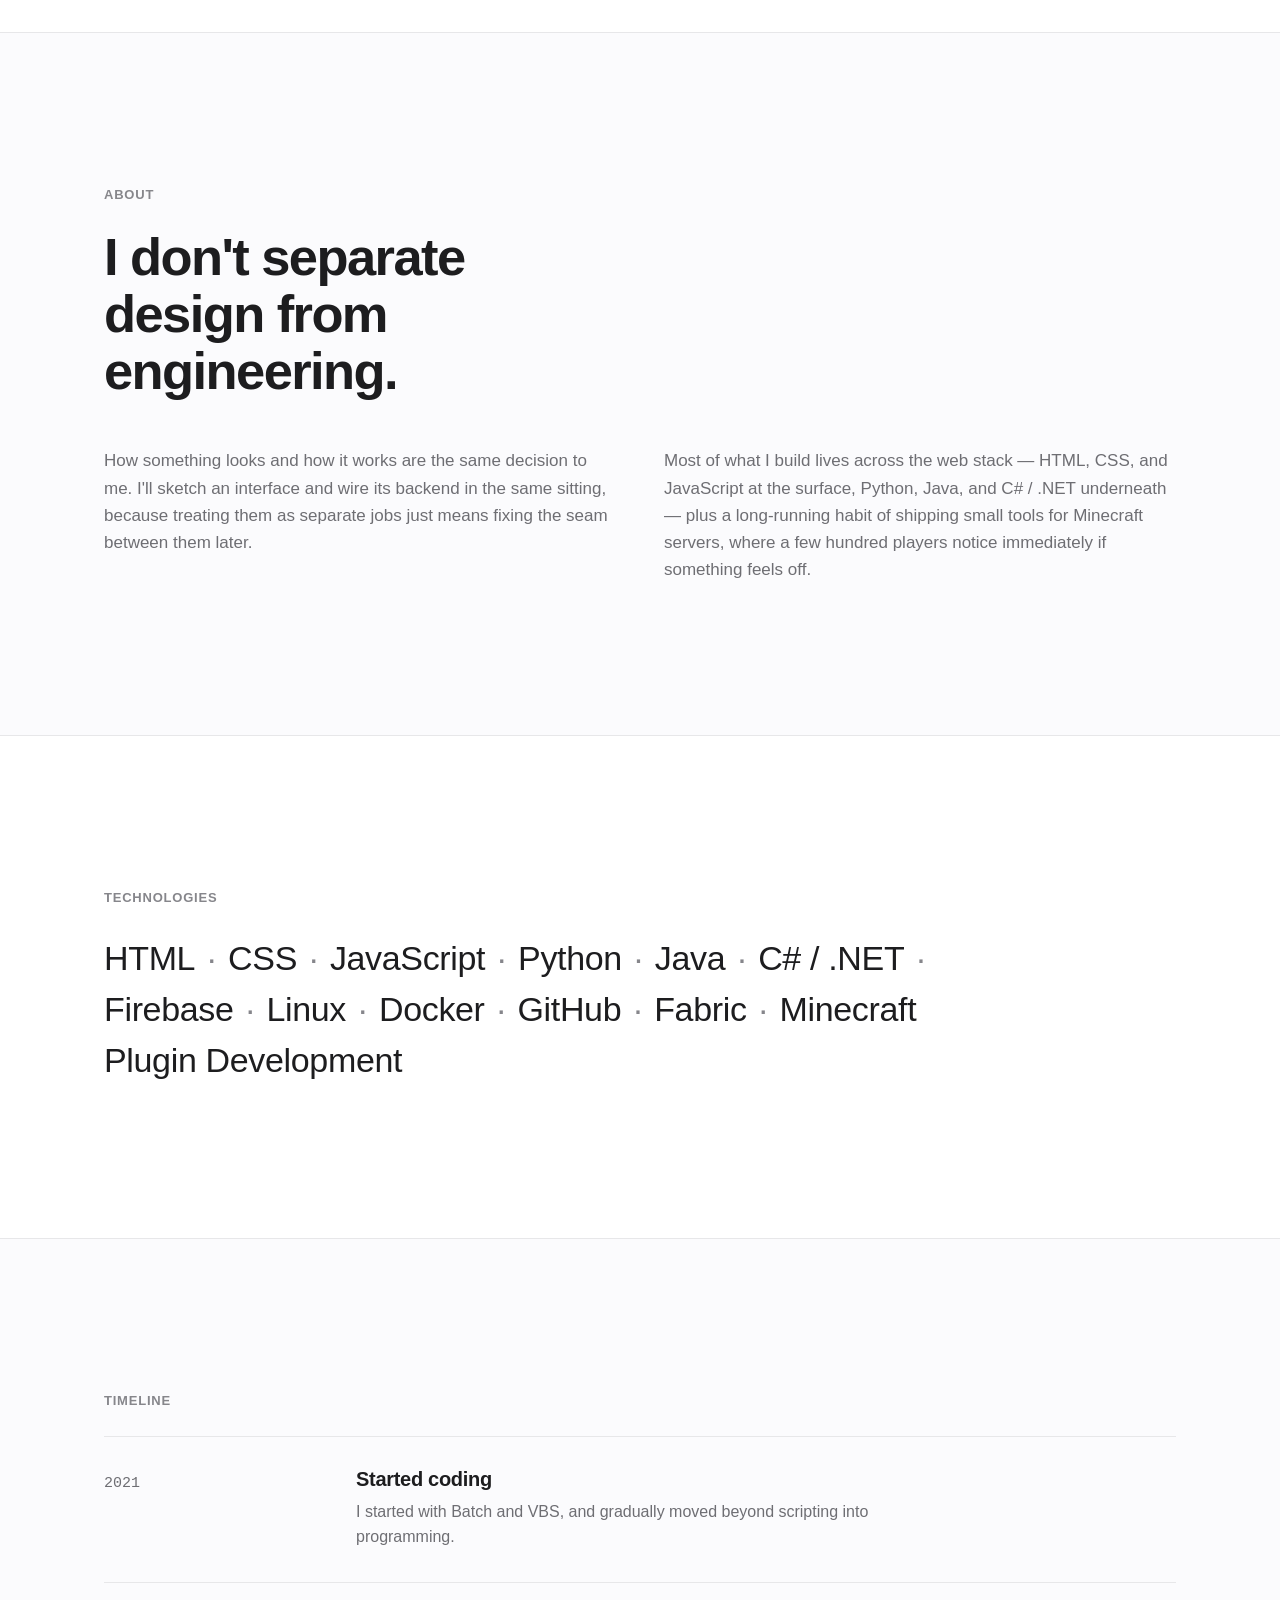
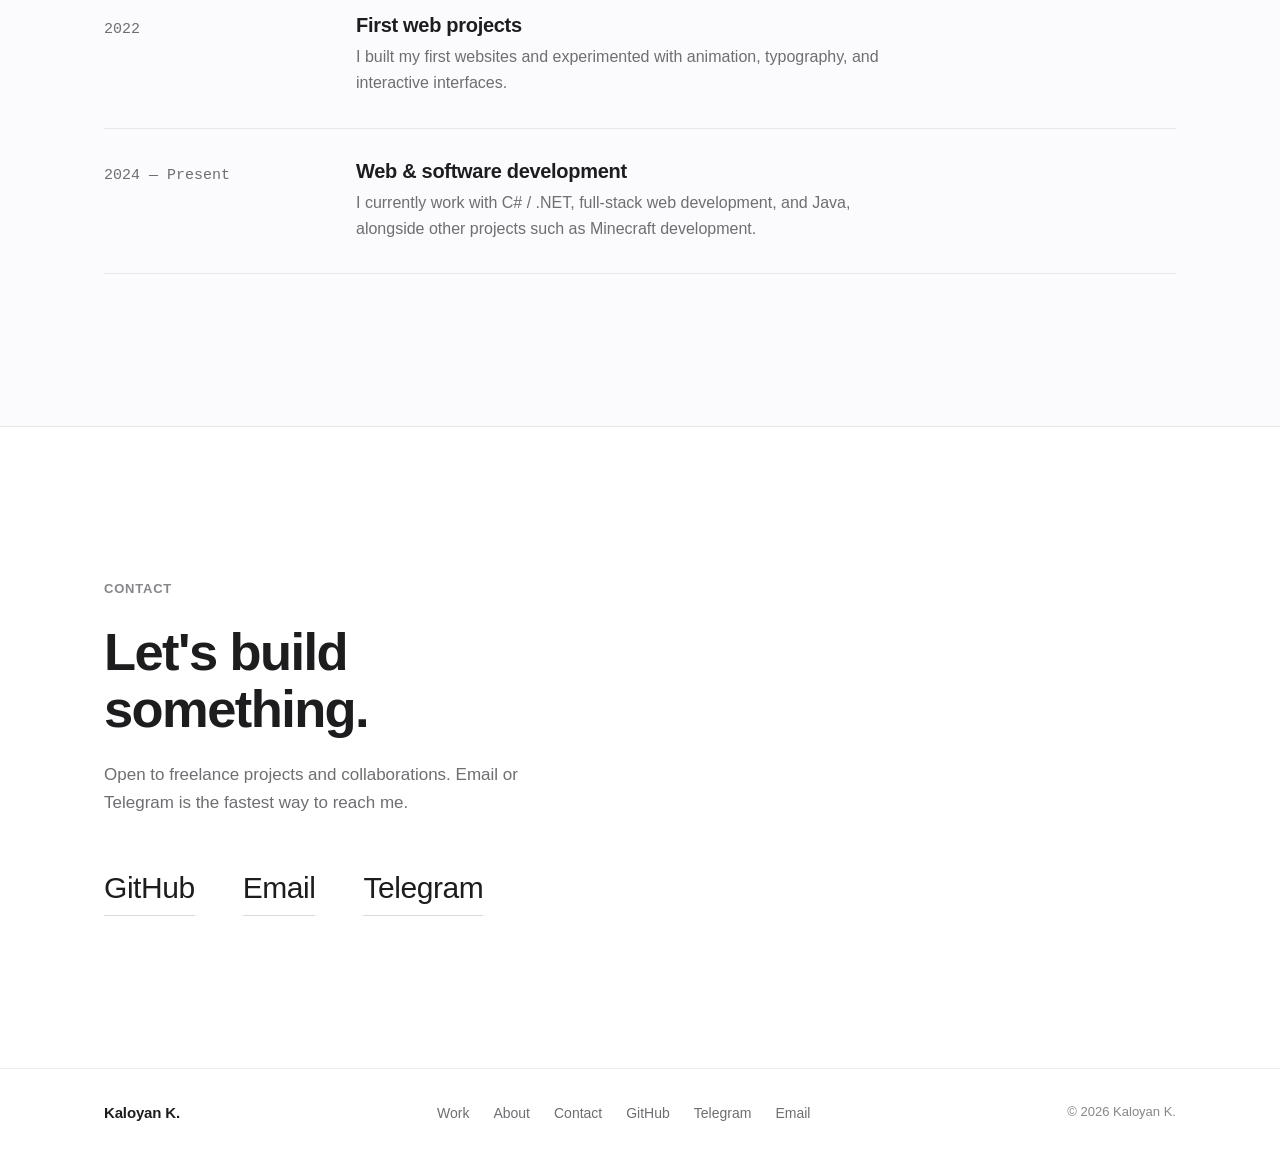
==== commit 391b5192: "Fix image source path in index.html" ====
--- a/index.html
+++ b/index.html
@@ -83,7 +83,7 @@
           <div class="featured-media">
           
             <img
-              src="assetsa/winkit-dashboard.png"
+              src="assets/winkit-dashboard.png"
               alt="WinKit dashboard showing system overview — CPU, memory, GPU, storage, network, and Windows version — with quick actions for diagnostics and cleanup"
               width="1180"
               height="760"
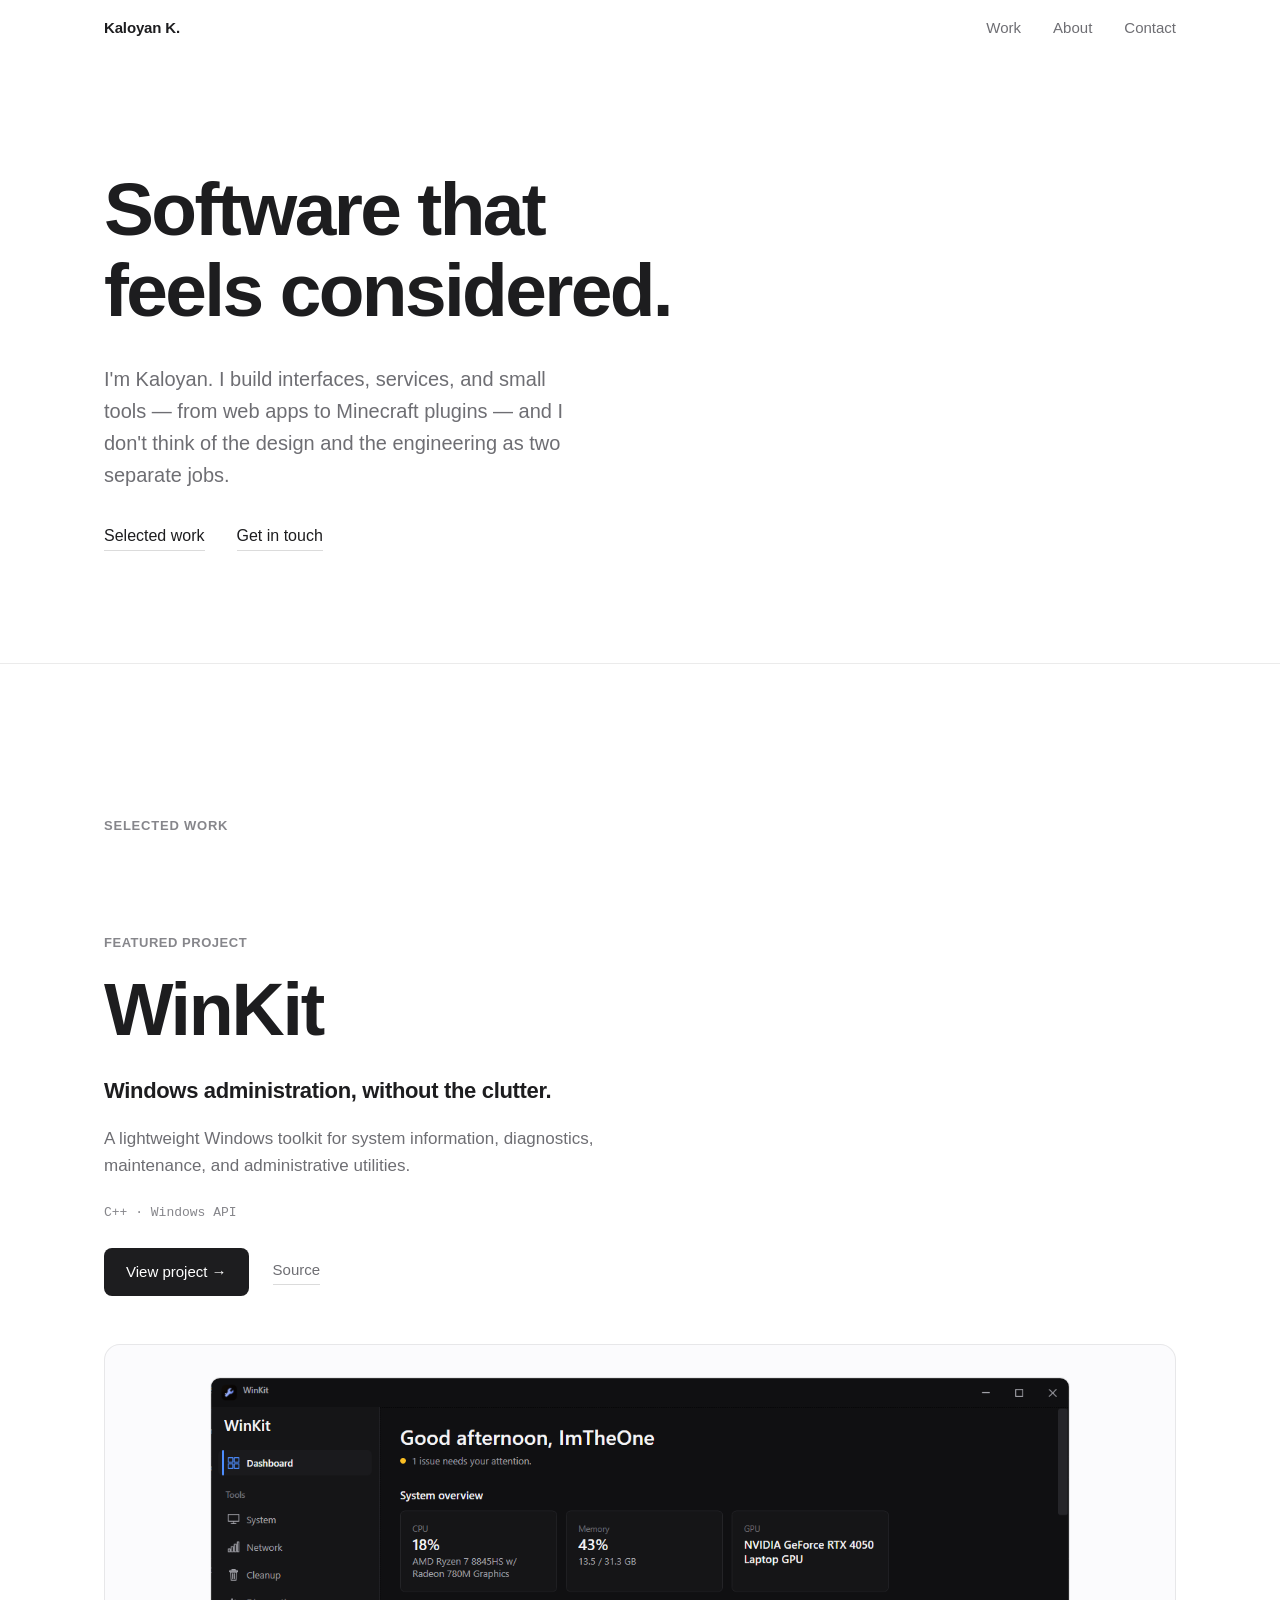
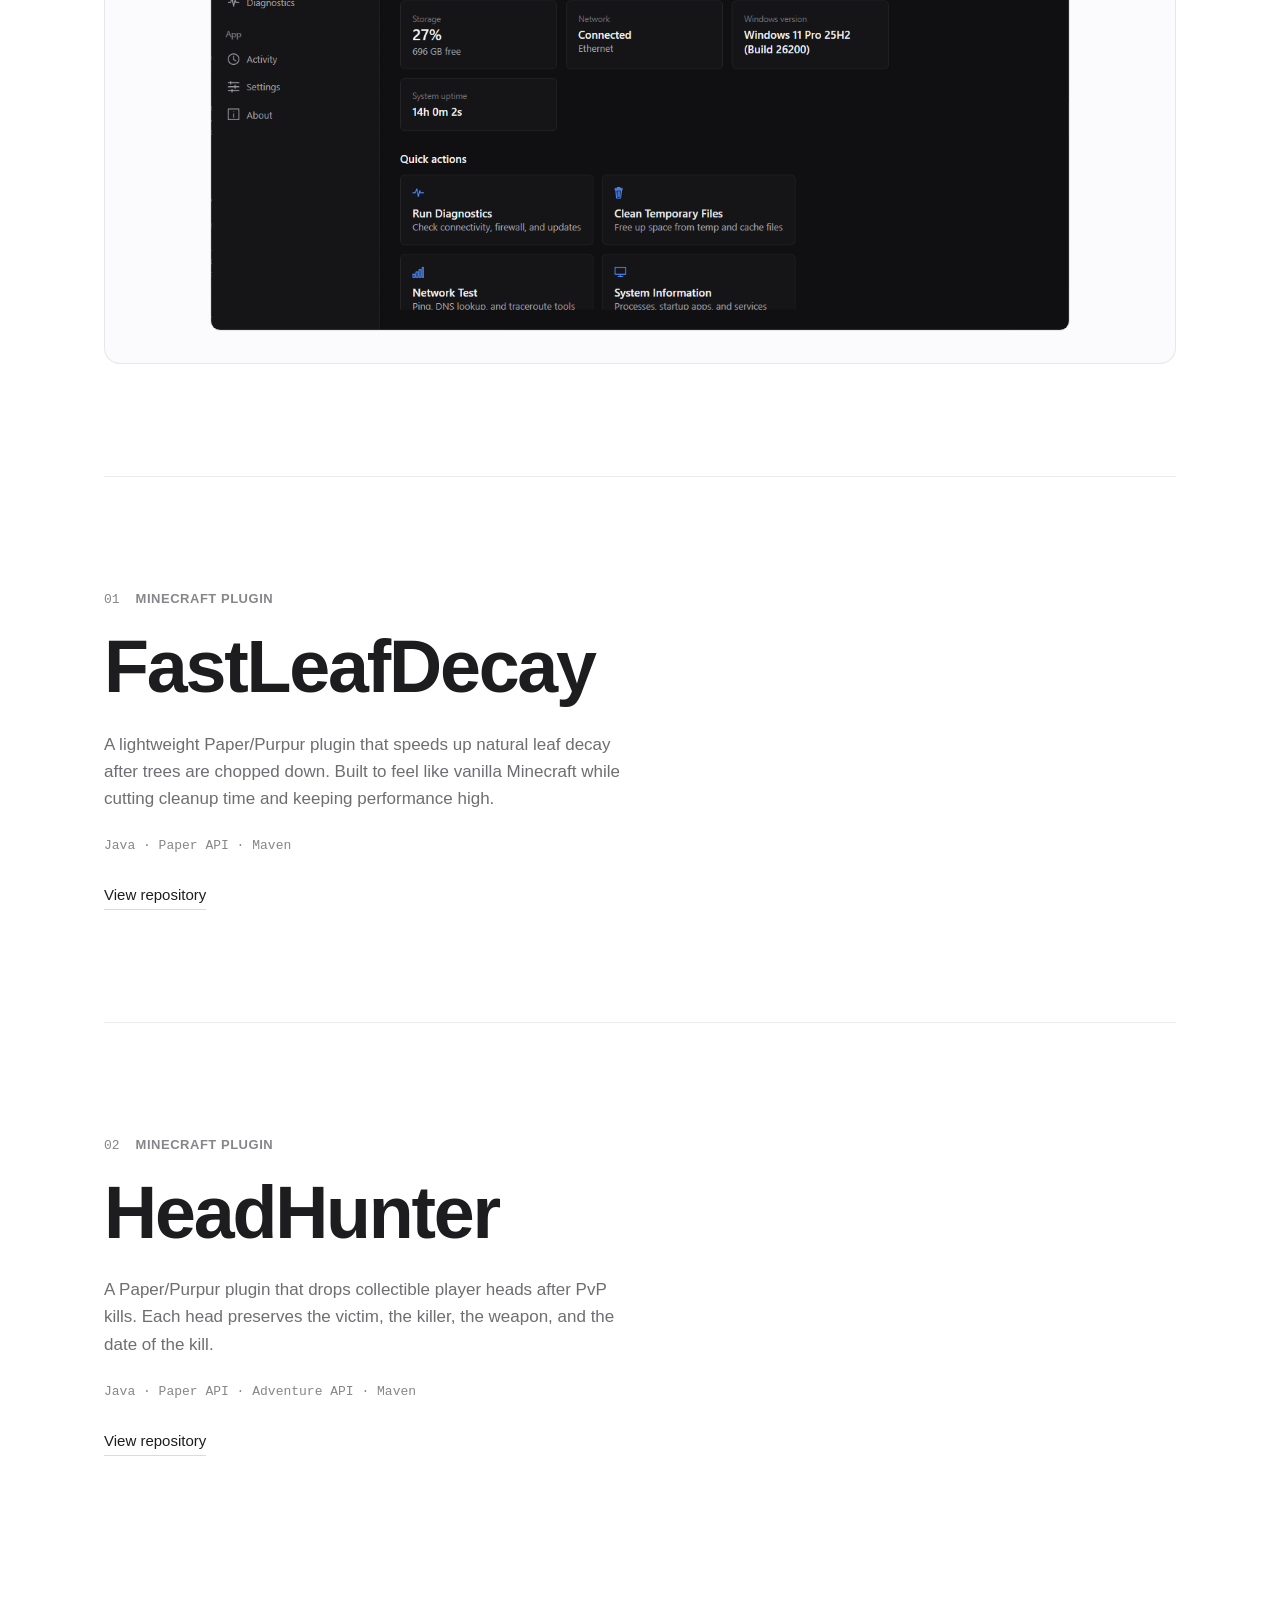
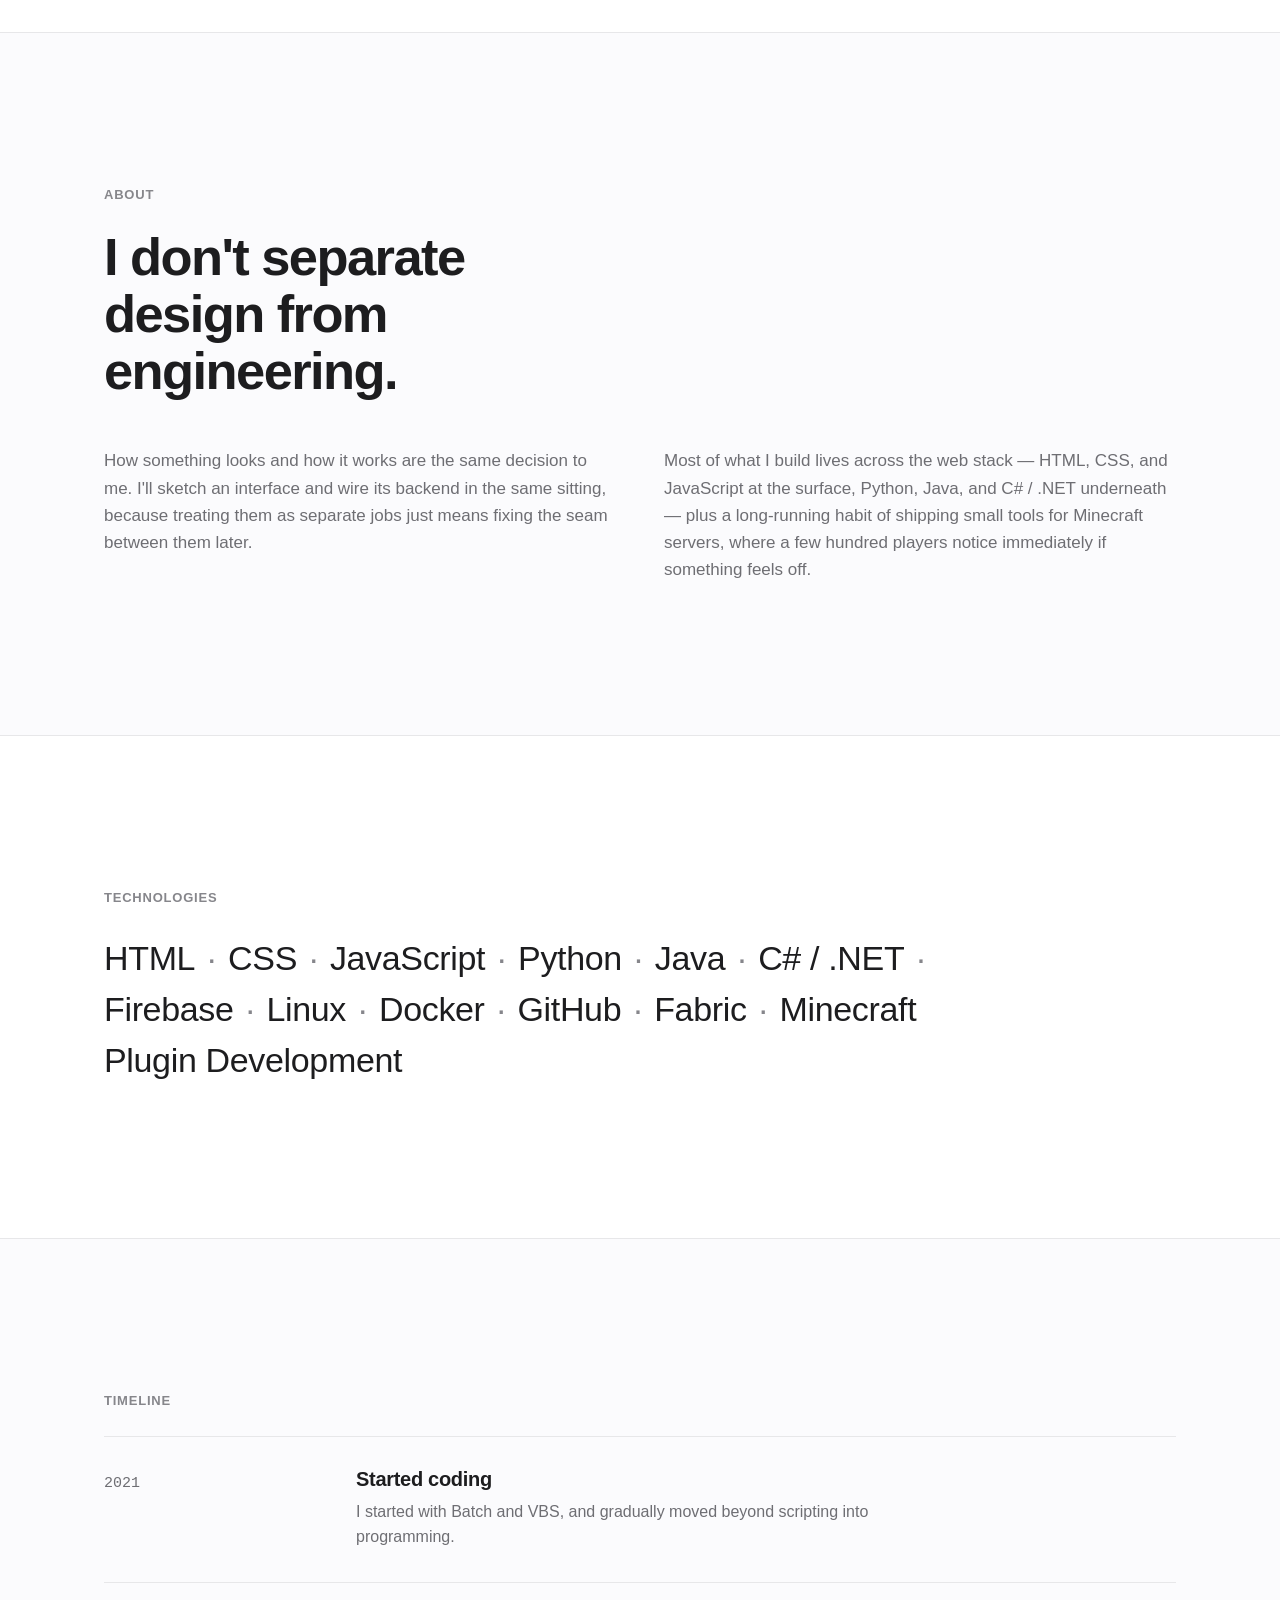
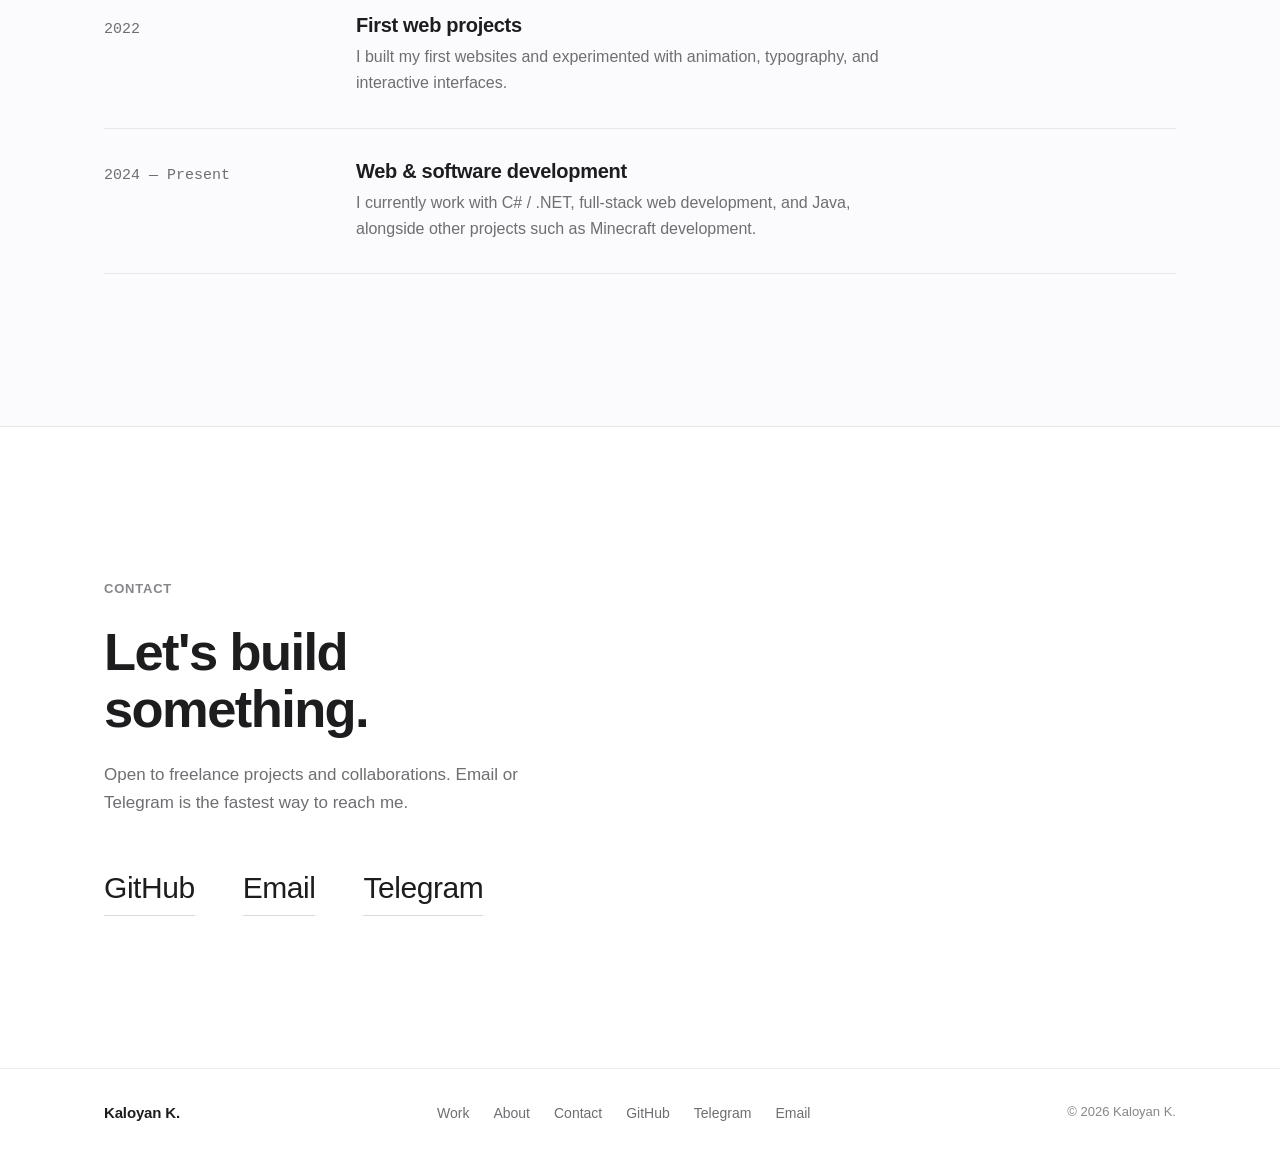
==== commit ed89f737: "Change project technology from C# to C++" ====
--- a/index.html
+++ b/index.html
@@ -74,7 +74,7 @@
             diagnostics, maintenance, and administrative utilities.
           </p>
           <div class="project-meta">
-            <span class="project-tech">C# · Windows API</span>
+            <span class="project-tech">C++ · Windows API</span>
           </div>
           <div class="project-actions">
             <a class="project-cta" href="https://im4theone.github.io/WinKit/" target="_blank" rel="noopener noreferrer">View project &#8594;</a>
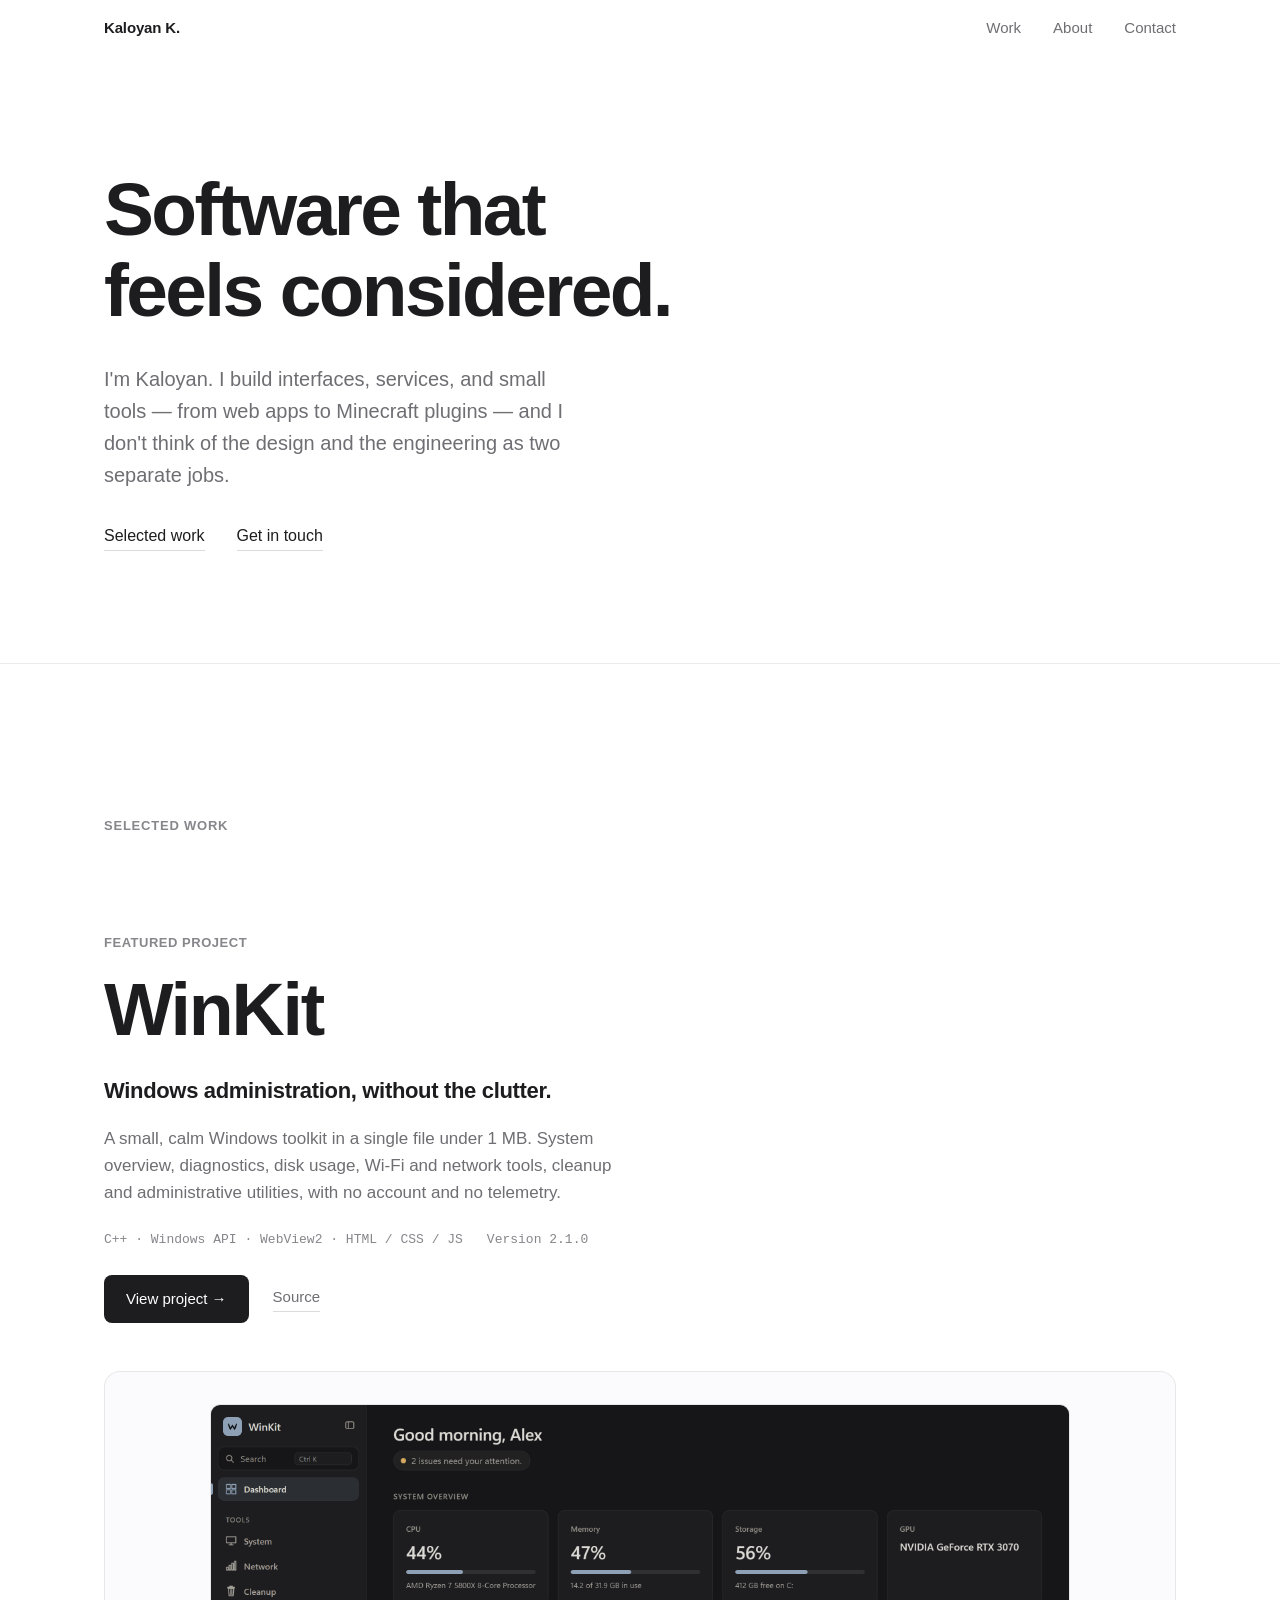
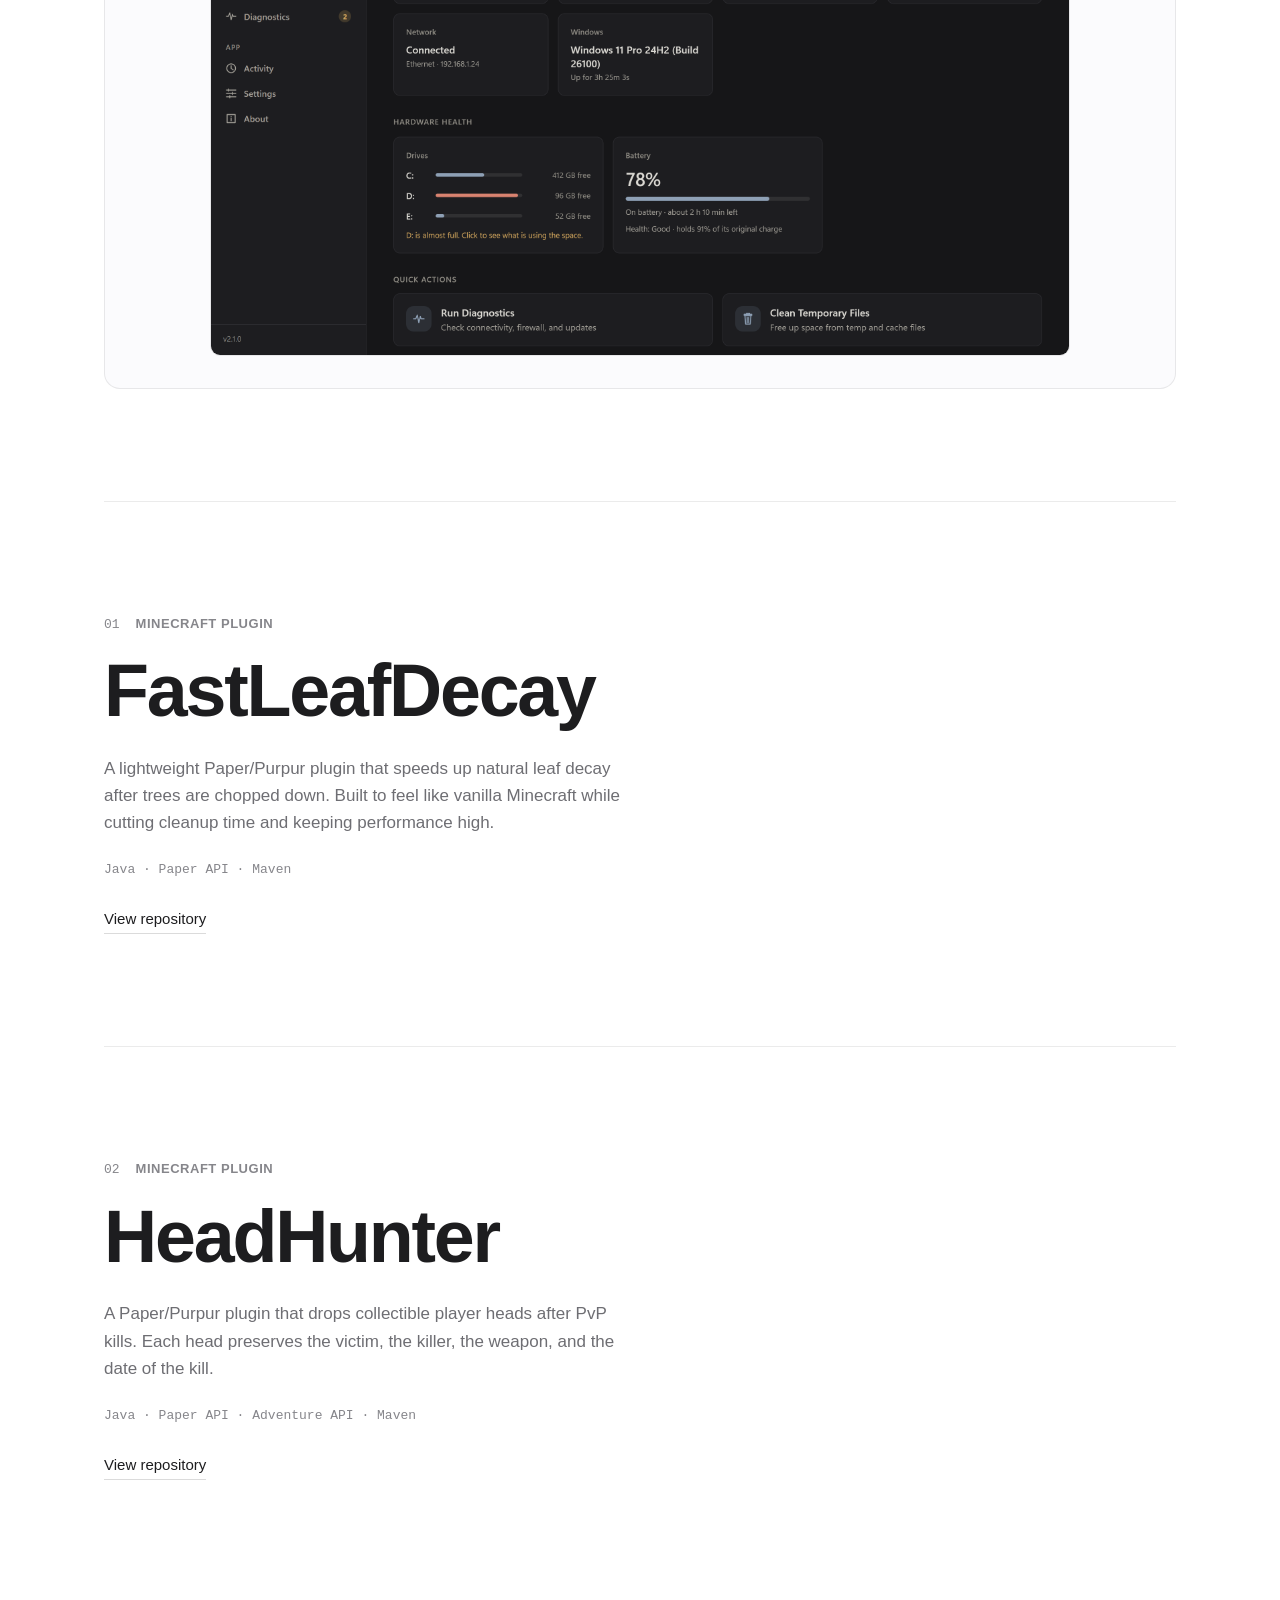
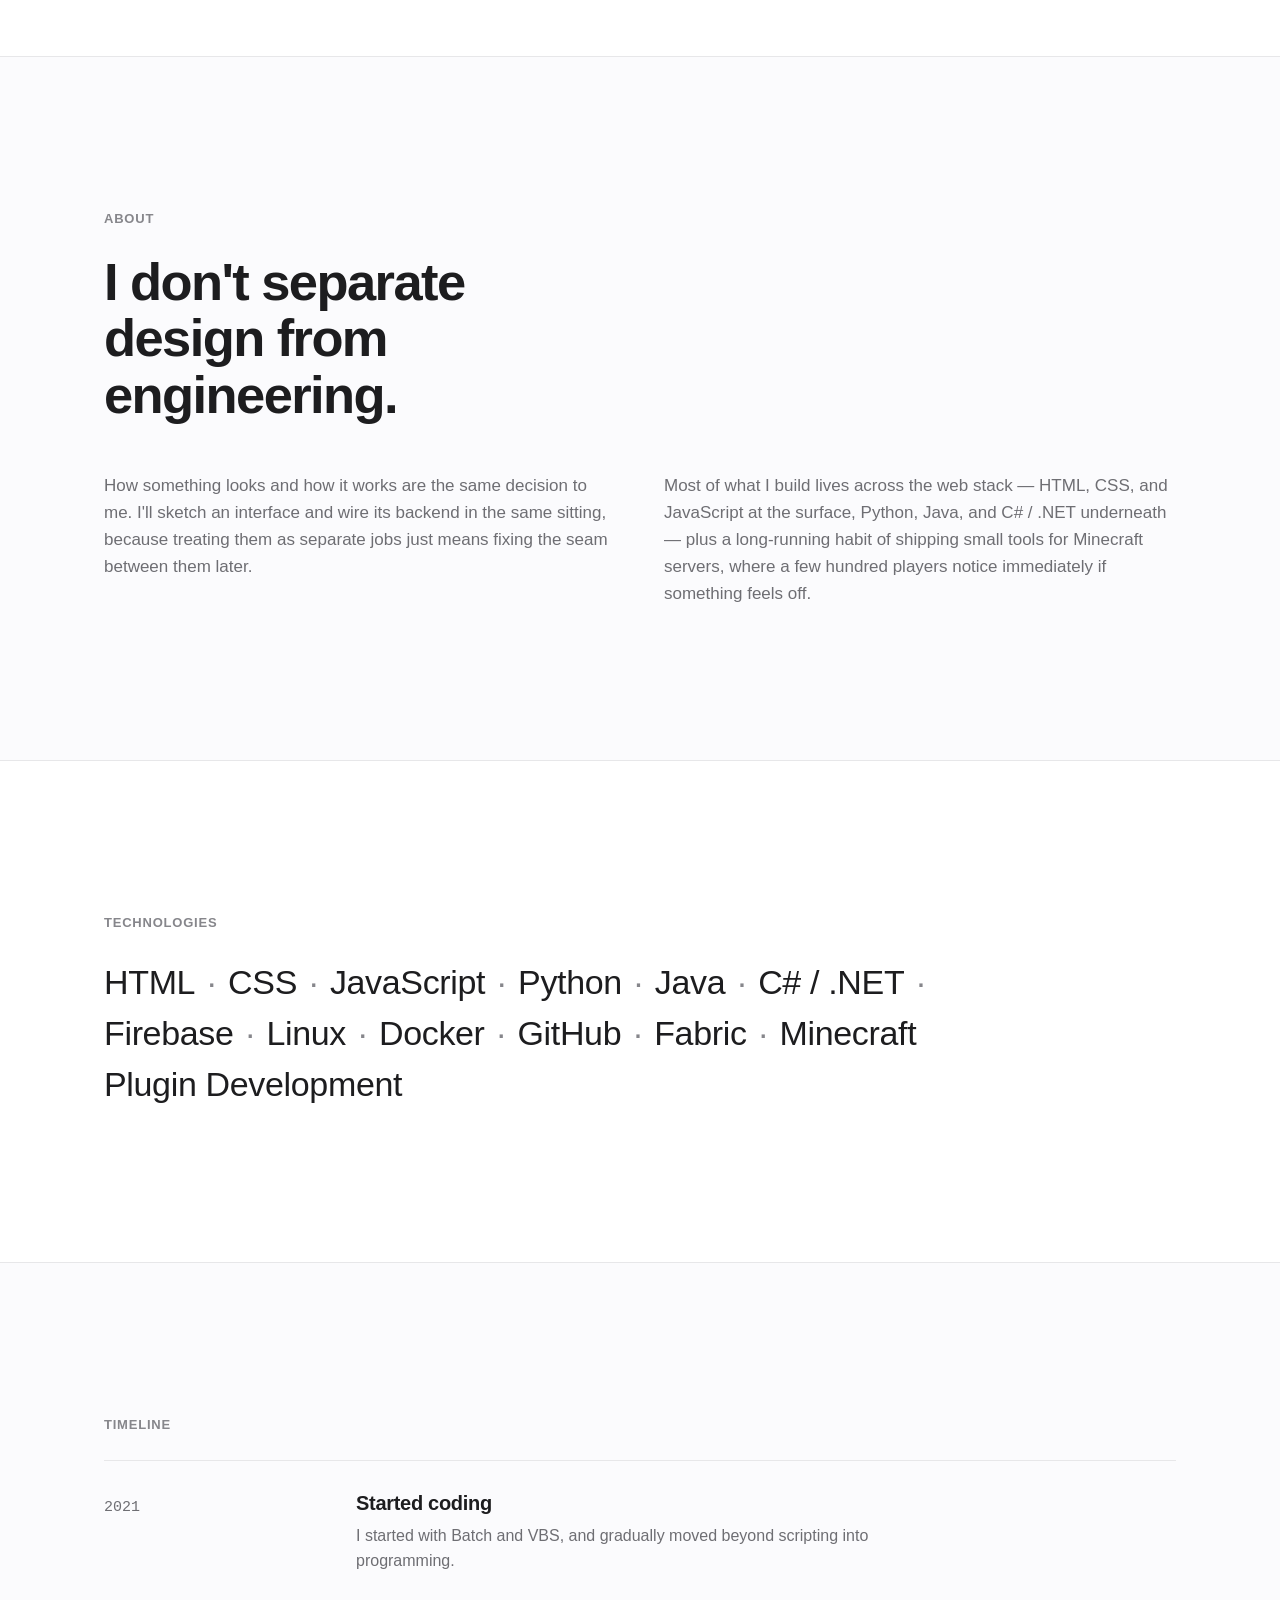
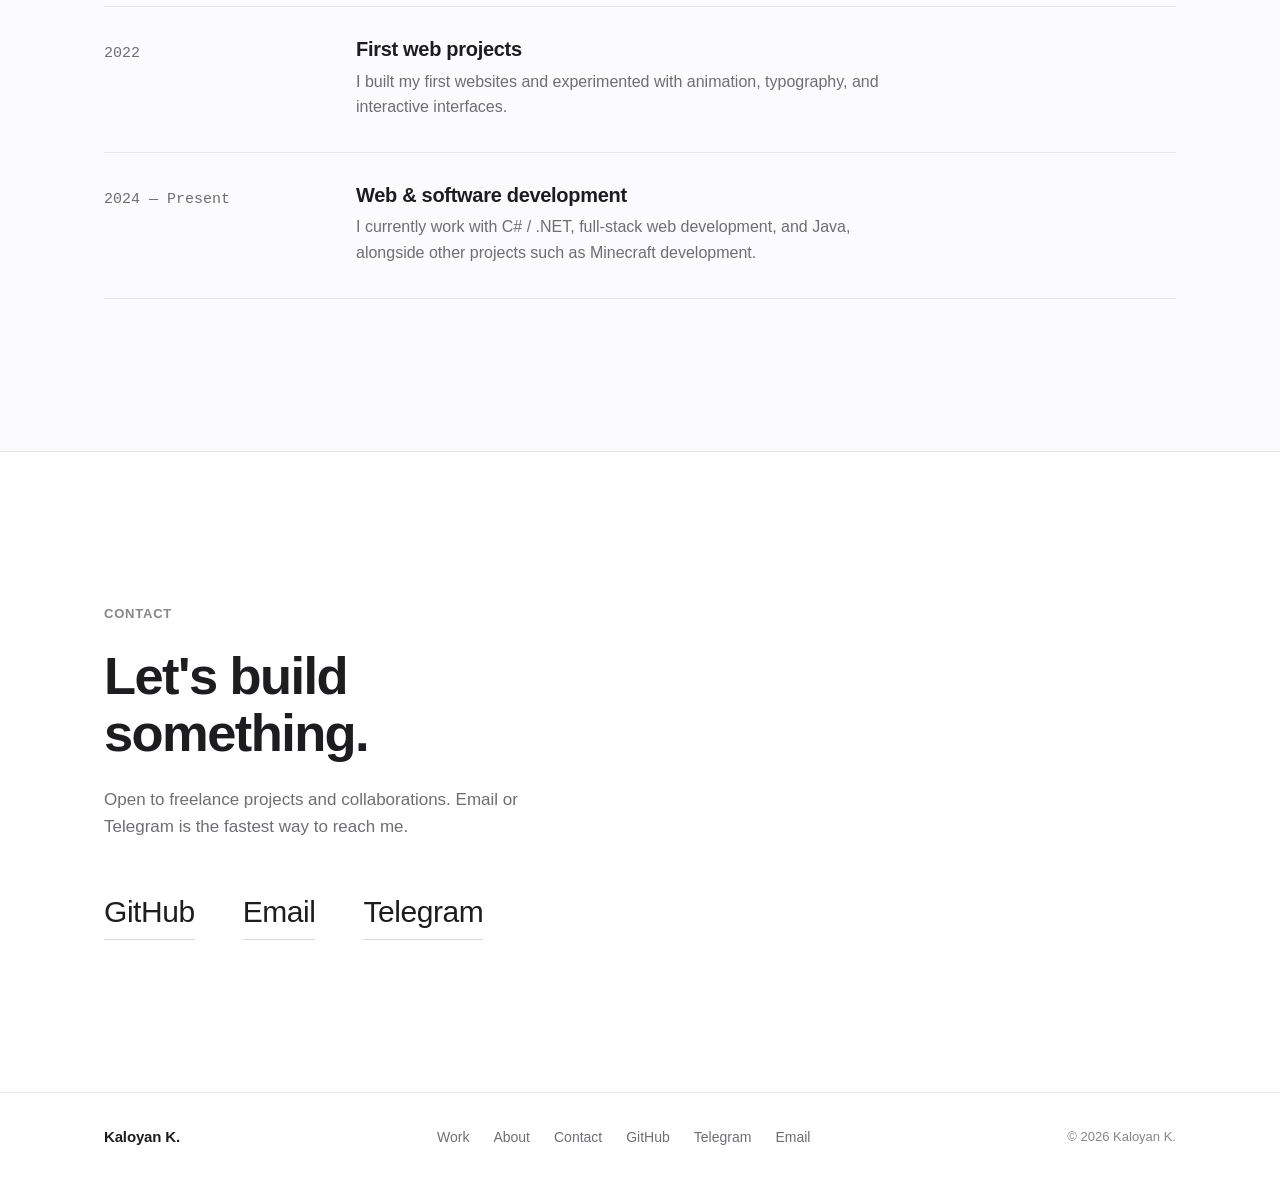
==== commit 51b481ad: "Update WinKit to 2.1.0: new description, tech stack and dashboard screenshot Co-Authored-By: Claude " ====
--- a/index.html
+++ b/index.html
@@ -70,11 +70,13 @@
           <h2>WinKit</h2>
           <p class="project-tagline">Windows administration, without the clutter.</p>
           <p class="project-desc">
-            A lightweight Windows toolkit for system information,
-            diagnostics, maintenance, and administrative utilities.
+            A small, calm Windows toolkit in a single file under 1&nbsp;MB.
+            System overview, diagnostics, disk usage, Wi-Fi and network tools,
+            cleanup and administrative utilities, with no account and no telemetry.
           </p>
           <div class="project-meta">
-            <span class="project-tech">C++ · Windows API</span>
+            <span class="project-tech">C++ · Windows API · WebView2 · HTML / CSS / JS</span>
+            <span class="project-stat">Version 2.1.0</span>
           </div>
           <div class="project-actions">
             <a class="project-cta" href="https://im4theone.github.io/WinKit/" target="_blank" rel="noopener noreferrer">View project &#8594;</a>
@@ -84,9 +86,9 @@
           
             <img
               src="assets/winkit-dashboard.png"
-              alt="WinKit dashboard showing system overview — CPU, memory, GPU, storage, network, and Windows version — with quick actions for diagnostics and cleanup"
-              width="1180"
-              height="760"
+              alt="The WinKit dashboard: usage meters for CPU, memory and storage, GPU, network and Windows cards, hardware health for drives and battery, and quick actions"
+              width="1280"
+              height="820"
               loading="lazy"
             />
           </div>
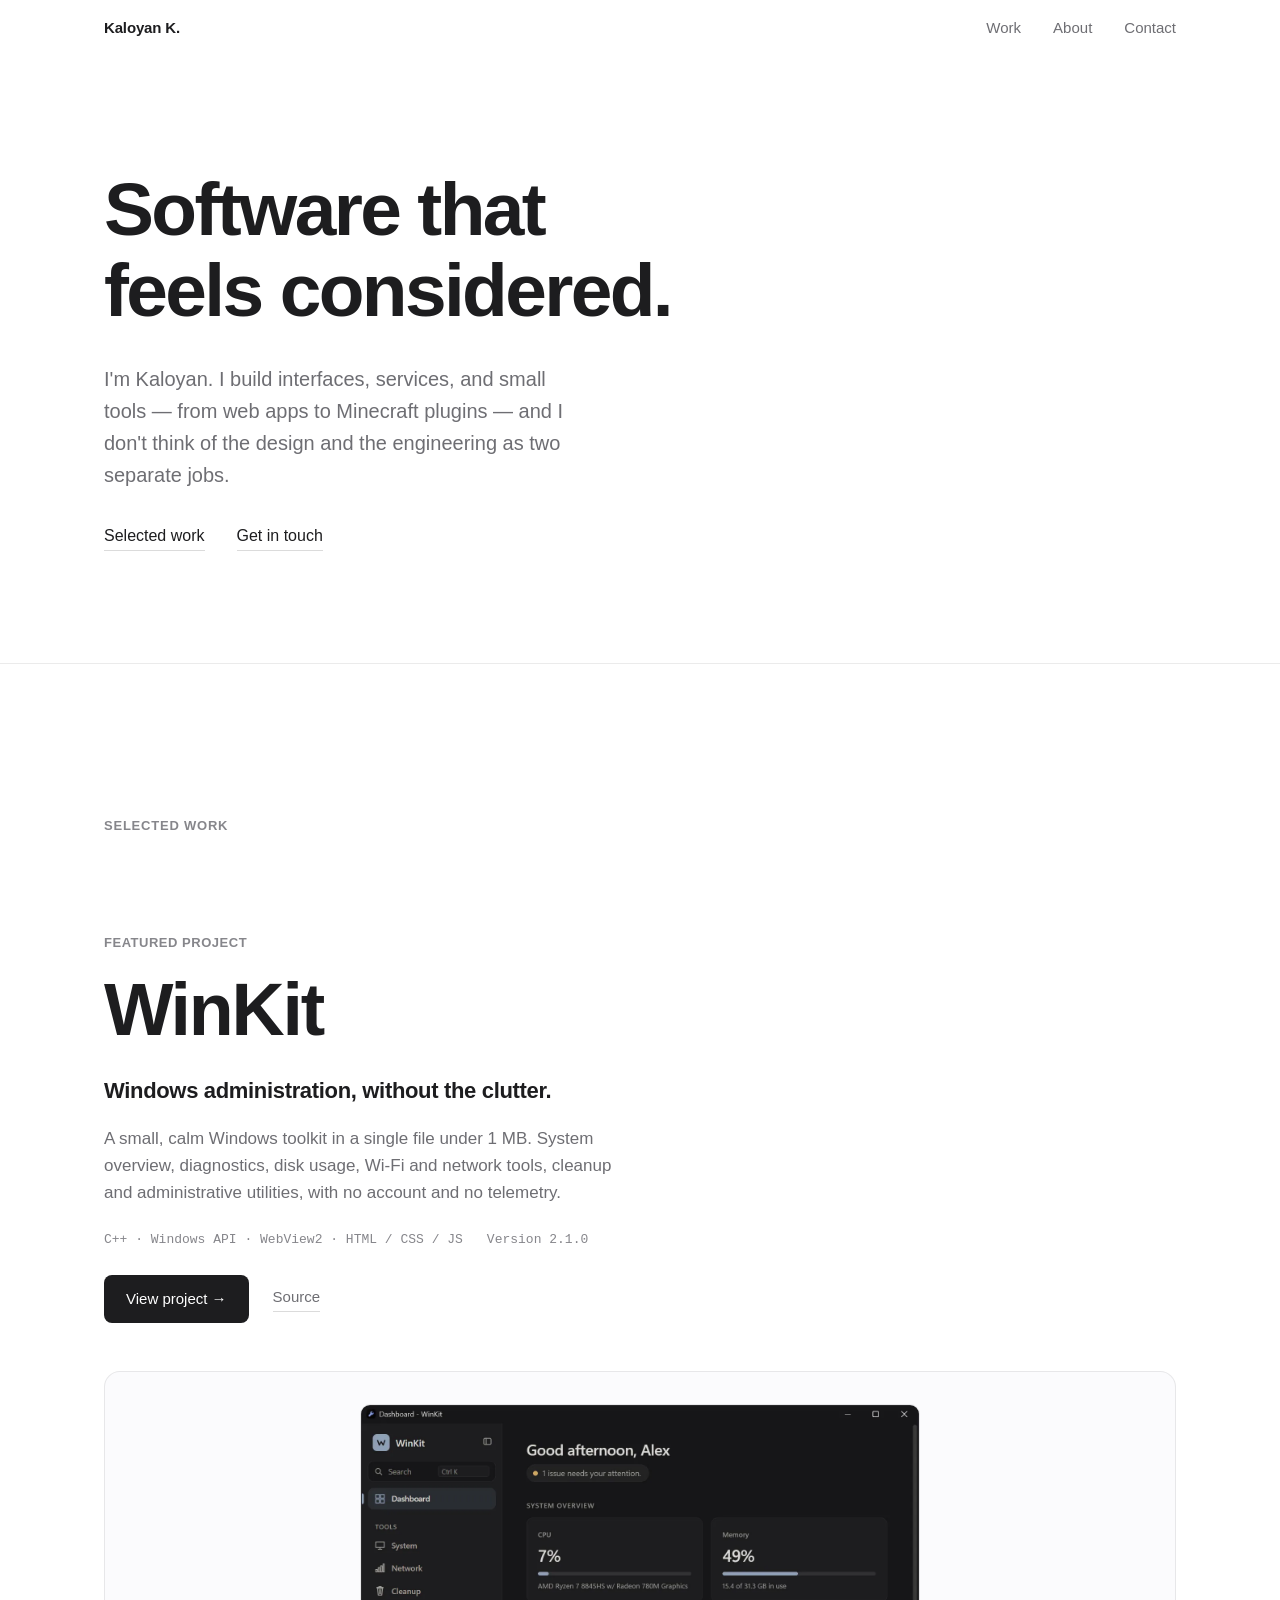
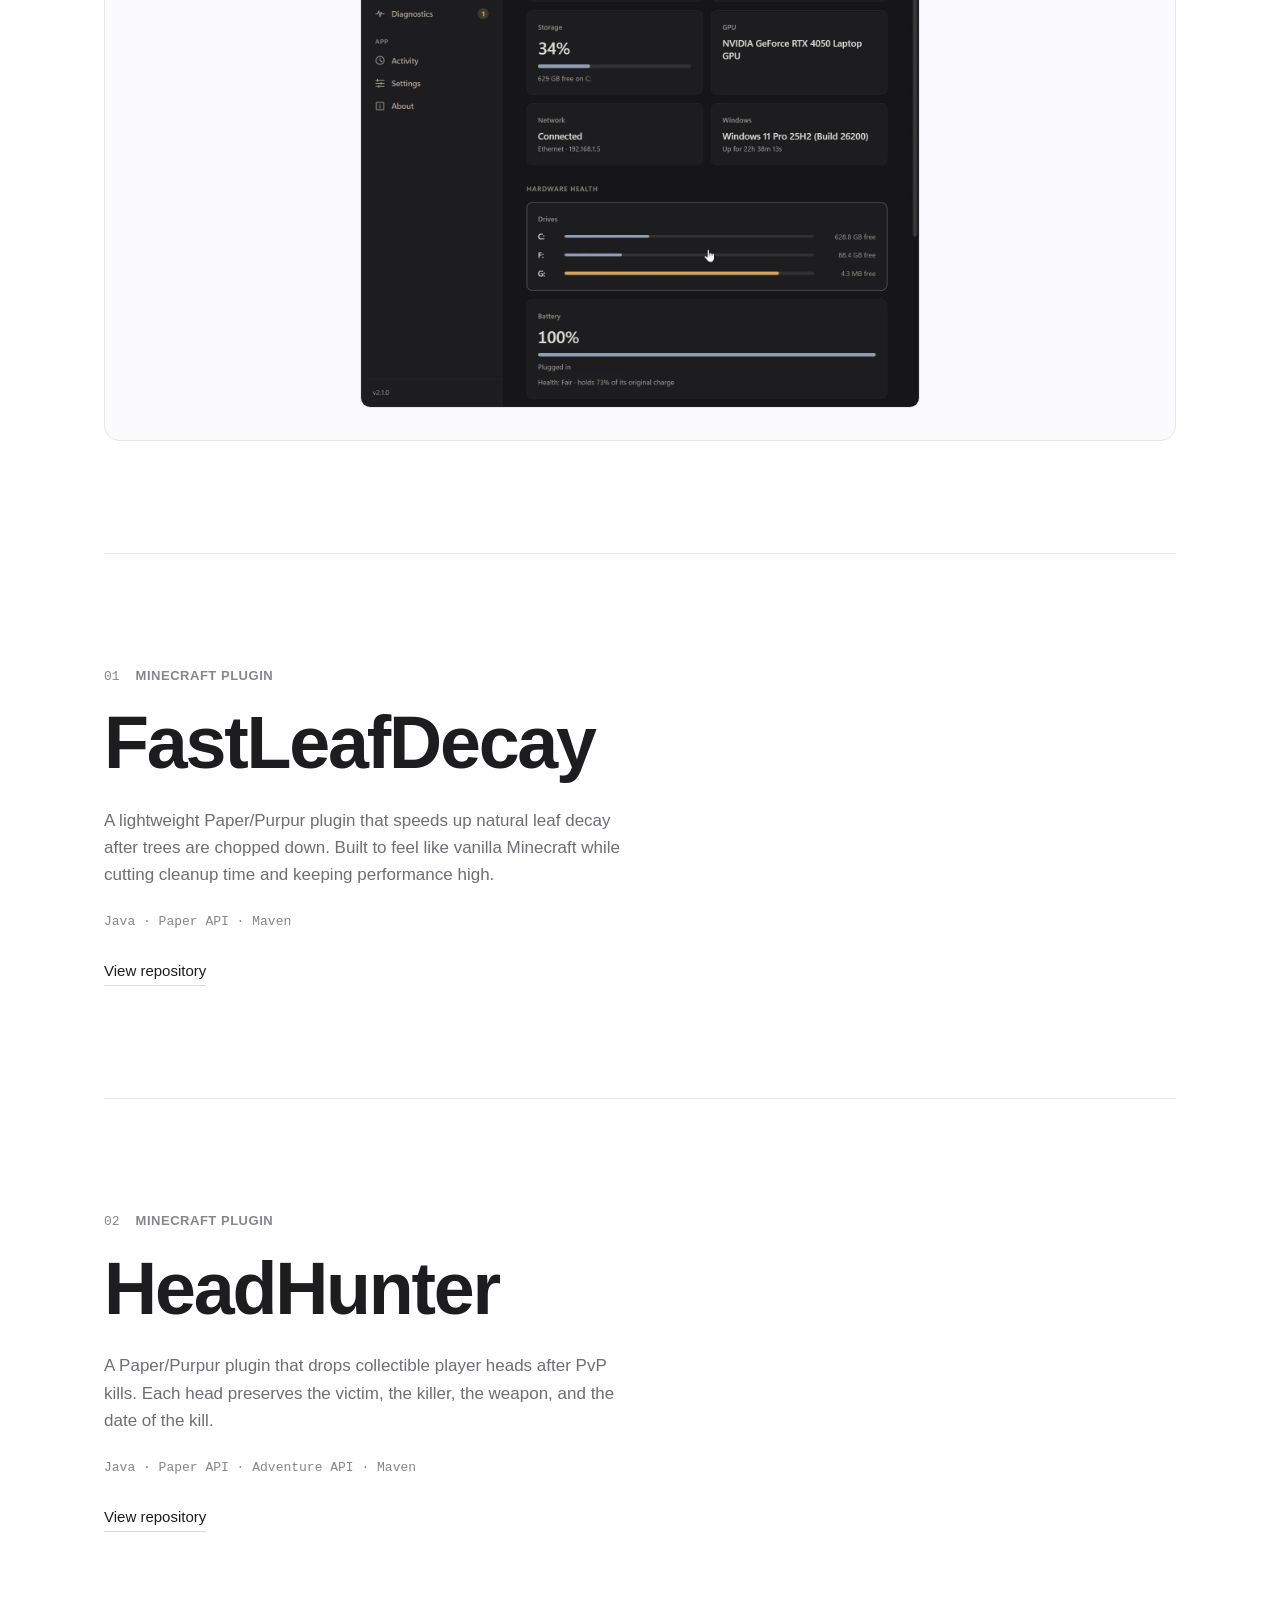
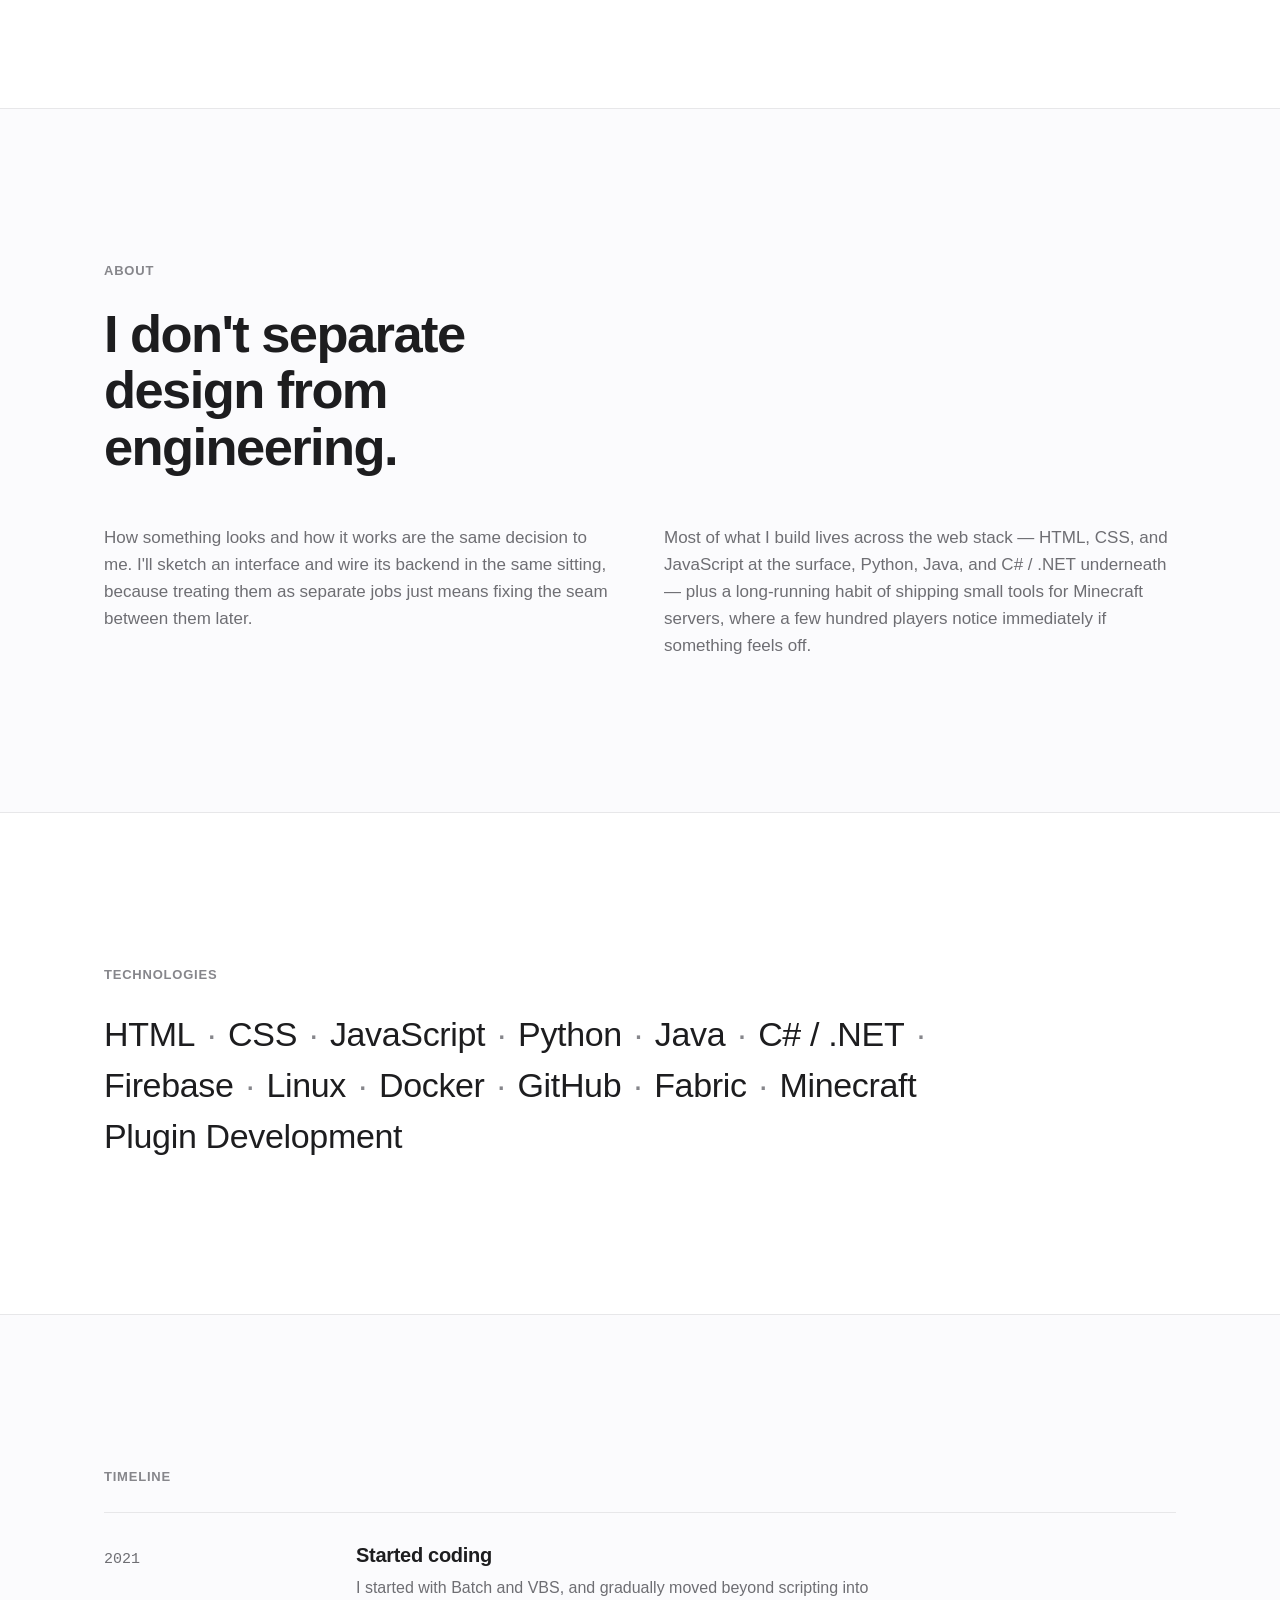
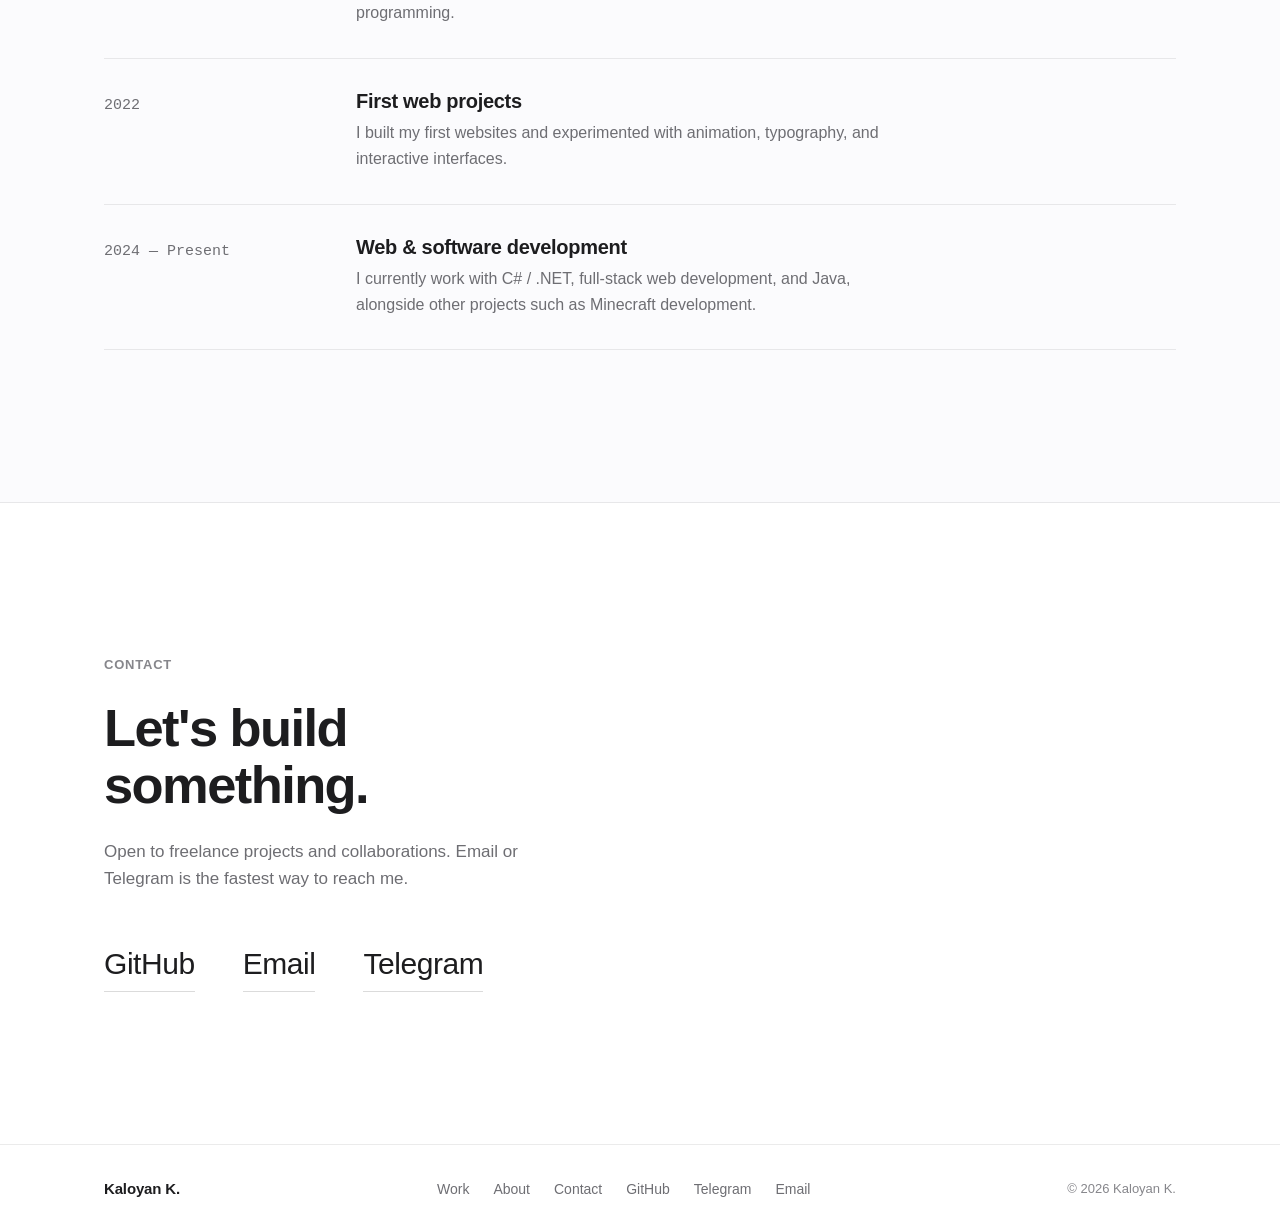
==== commit ce8aac93: "Add robots.txt and sitemap, SEO head and the new WinKit screenshot - robots.txt and sitemap.xml at t" ====
--- a/index.html
+++ b/index.html
@@ -3,8 +3,27 @@
 <head>
   <meta charset="UTF-8" />
   <meta name="viewport" content="width=device-width, initial-scale=1.0" />
-  <title>Kaloyan K.</title>
-  <meta name="description" content="Kaloyan K. — software that feels considered. Selected work, technologies, and contact." />
+  <title>Kaloyan K. – Software developer, maker of WinKit</title>
+  <meta name="description" content="Kaloyan K. builds interfaces, services and small tools, including WinKit, a free open-source toolkit for Windows 10 and 11. Selected work and contact." />
+  <link rel="canonical" href="https://im4theone.github.io/" />
+  <meta property="og:type" content="profile" />
+  <meta property="og:title" content="Kaloyan K. – Software developer" />
+  <meta property="og:description" content="Selected work, including WinKit, a free open-source toolkit for Windows." />
+  <meta property="og:url" content="https://im4theone.github.io/" />
+  <meta property="og:image" content="https://im4theone.github.io/WinKit/assets/og-image.jpg" />
+  <meta name="twitter:card" content="summary_large_image" />
+  <script type="application/ld+json">
+  {
+    "@context": "https://schema.org",
+    "@type": "Person",
+    "name": "Kaloyan K.",
+    "url": "https://im4theone.github.io/",
+    "jobTitle": "Software developer",
+    "sameAs": ["https://github.com/Im4Theone"],
+    "knowsAbout": ["C++", "Windows API", "WebView2", "JavaScript", "Minecraft plugins"],
+    "owns": { "@type": "SoftwareApplication", "name": "WinKit", "url": "https://im4theone.github.io/WinKit/", "operatingSystem": "Windows 10, Windows 11", "applicationCategory": "UtilitiesApplication" }
+  }
+  </script>
 
   <link rel="icon" type="image/svg+xml" href="data:image/svg+xml,<svg xmlns=%22http://www.w3.org/2000/svg%22 viewBox=%220 0 100 100%22><rect width=%22100%22 height=%22100%22 rx=%2222%22 fill=%22%231d1d1f%22/><text x=%2250%%22 y=%2266%%22 font-size=%2252%22 font-family=%22-apple-system,sans-serif%22 font-weight=%22600%22 fill=%22%23ffffff%22 text-anchor=%22middle%22>K</text></svg>" />
 
@@ -85,10 +104,10 @@
           <div class="featured-media">
           
             <img
-              src="assets/winkit-dashboard.png"
+              src="assets/winkit-dashboard.webp"
               alt="The WinKit dashboard: usage meters for CPU, memory and storage, GPU, network and Windows cards, hardware health for drives and battery, and quick actions"
-              width="1280"
-              height="820"
+              width="1382"
+              height="1490"
               loading="lazy"
             />
           </div>
--- a/style.css
+++ b/style.css
@@ -495,7 +495,7 @@
 
 .featured-media img {
   width: 100%;
-  max-width: 860px;
+  max-width: 560px;
   height: auto;
   border-radius: 10px;
   border: 1px solid var(--line);
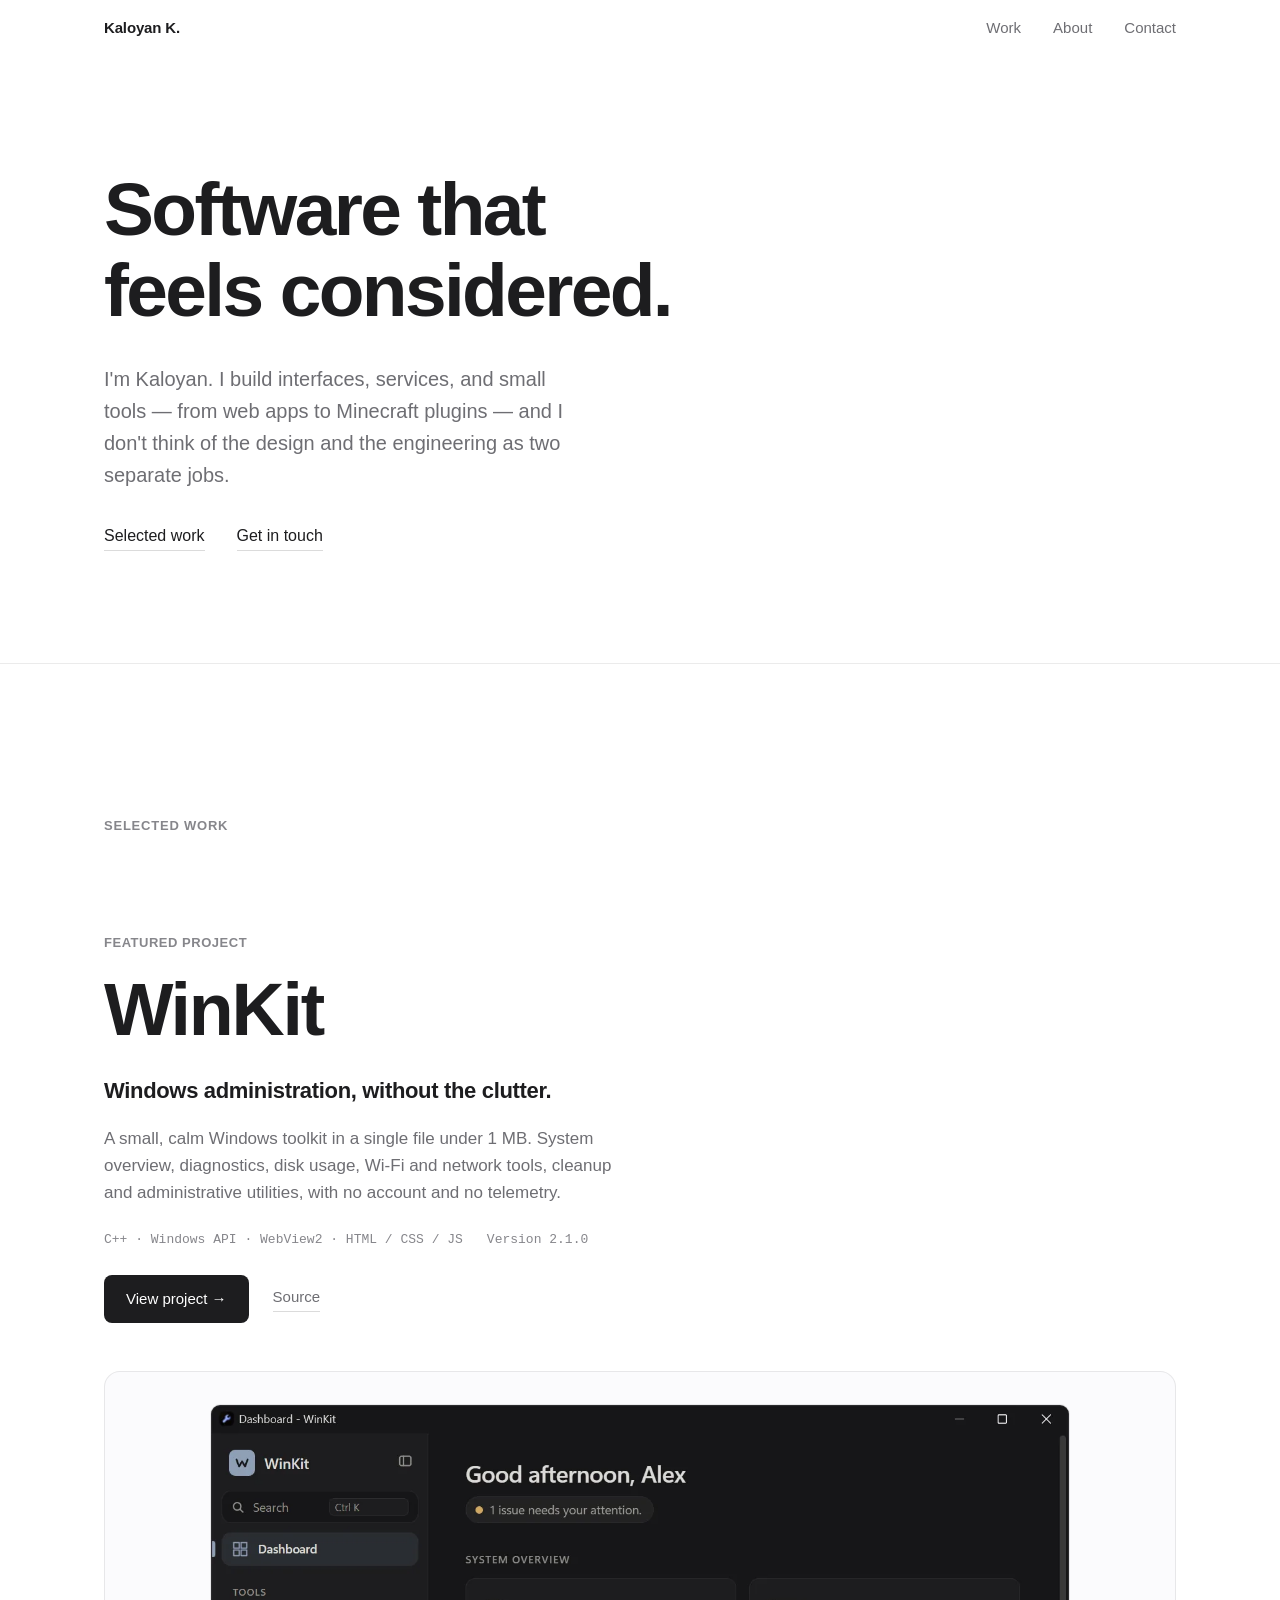
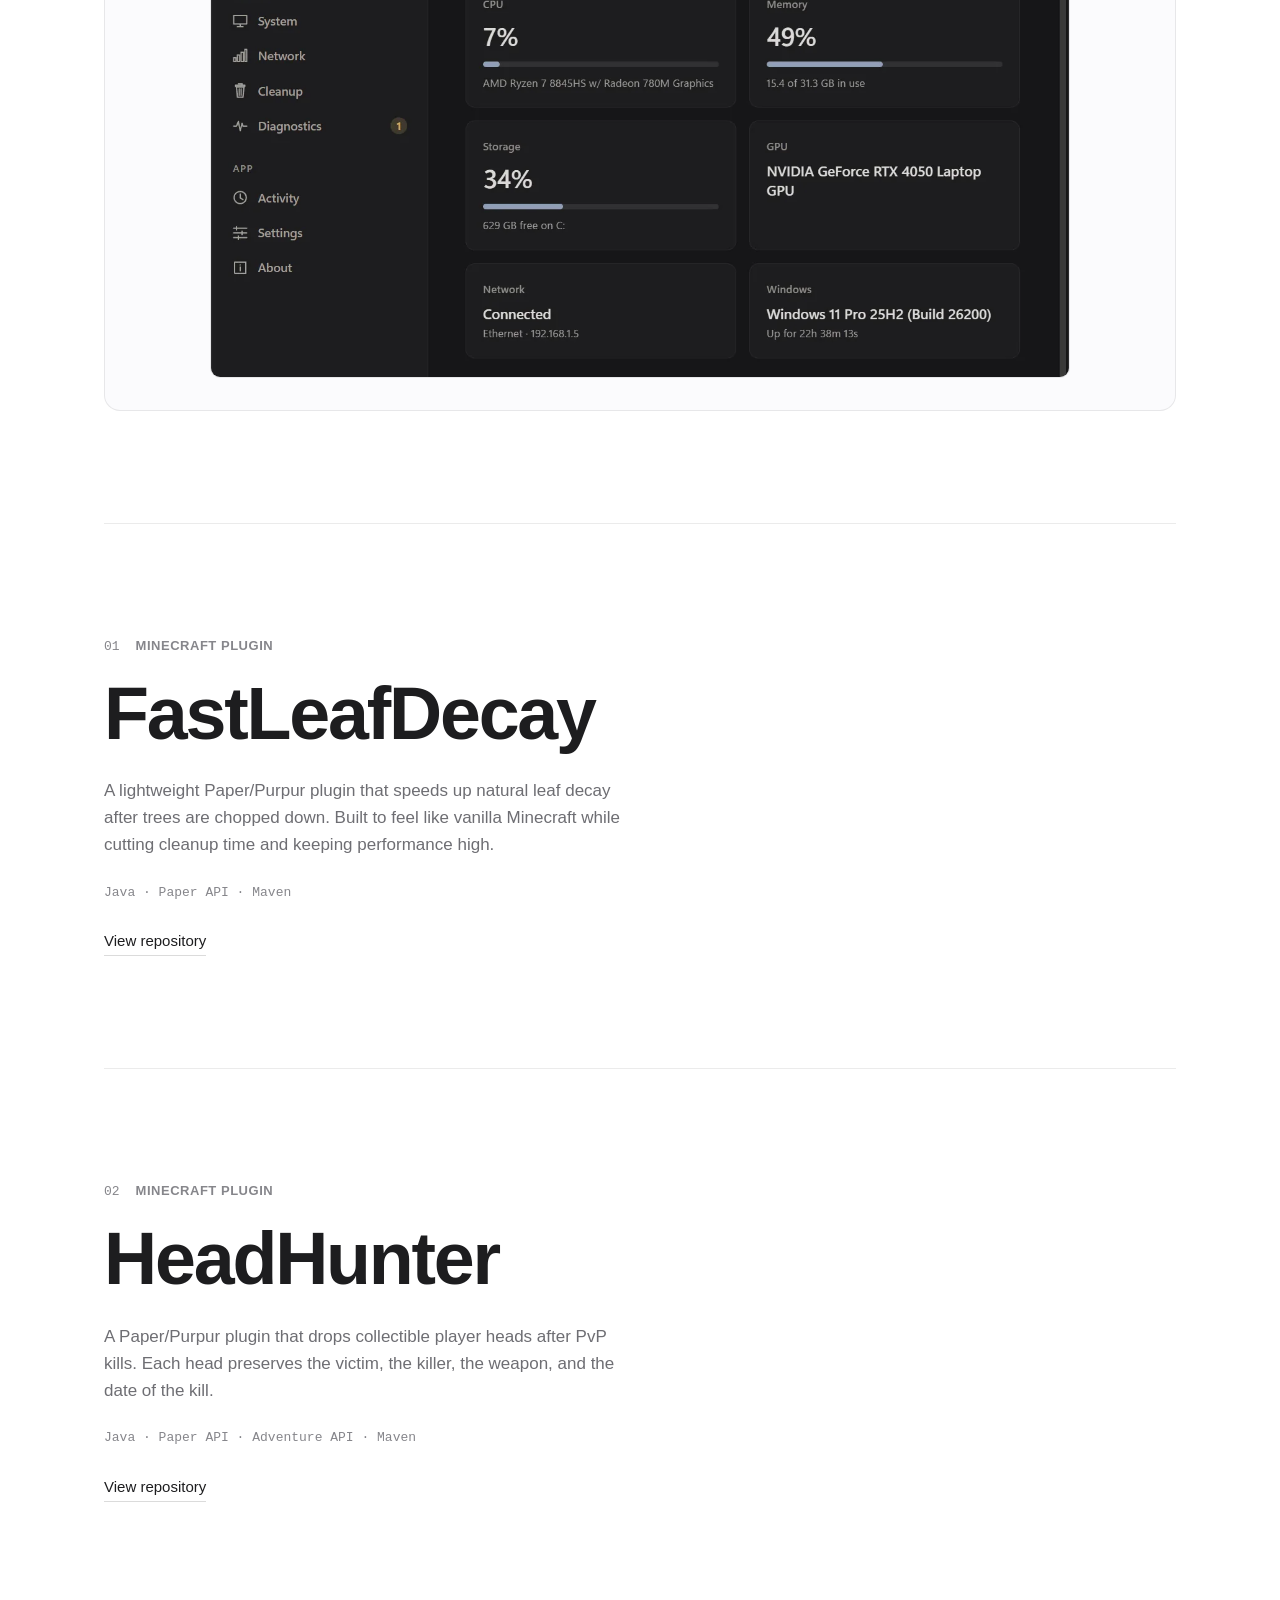
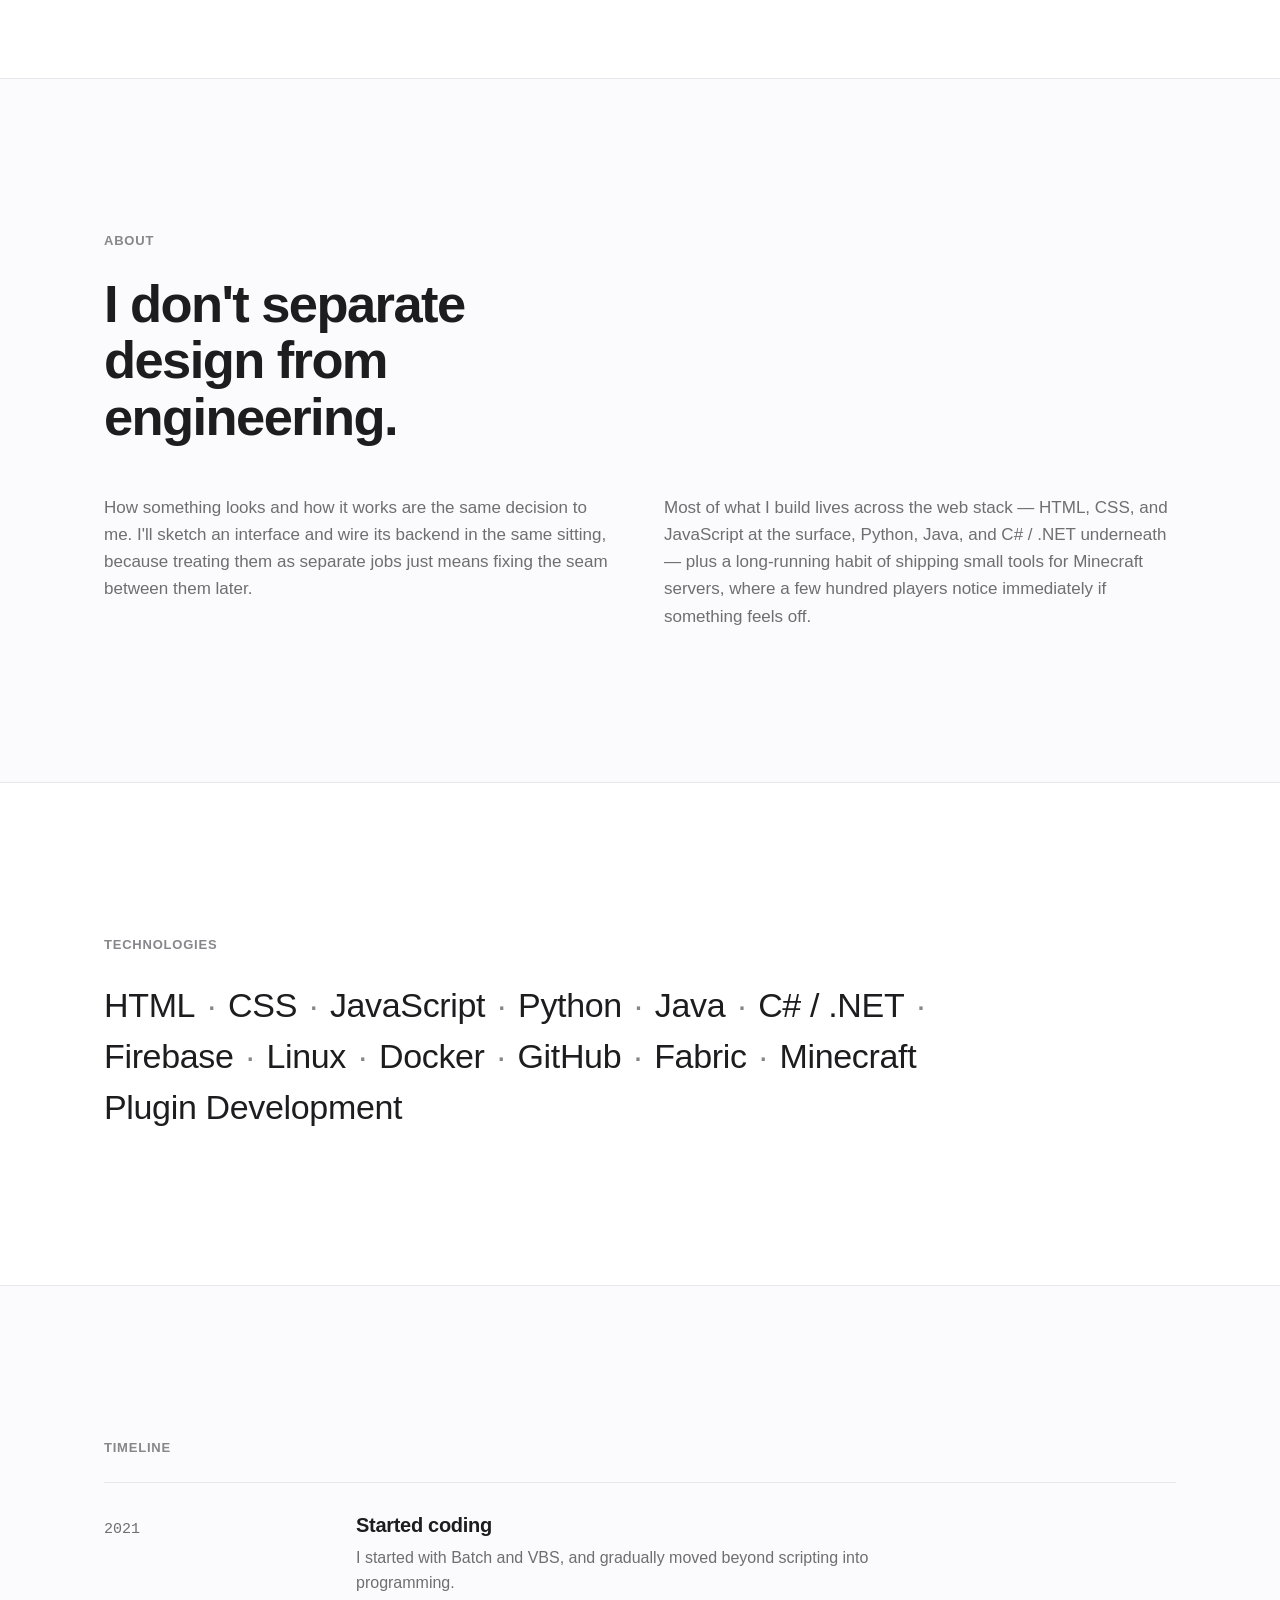
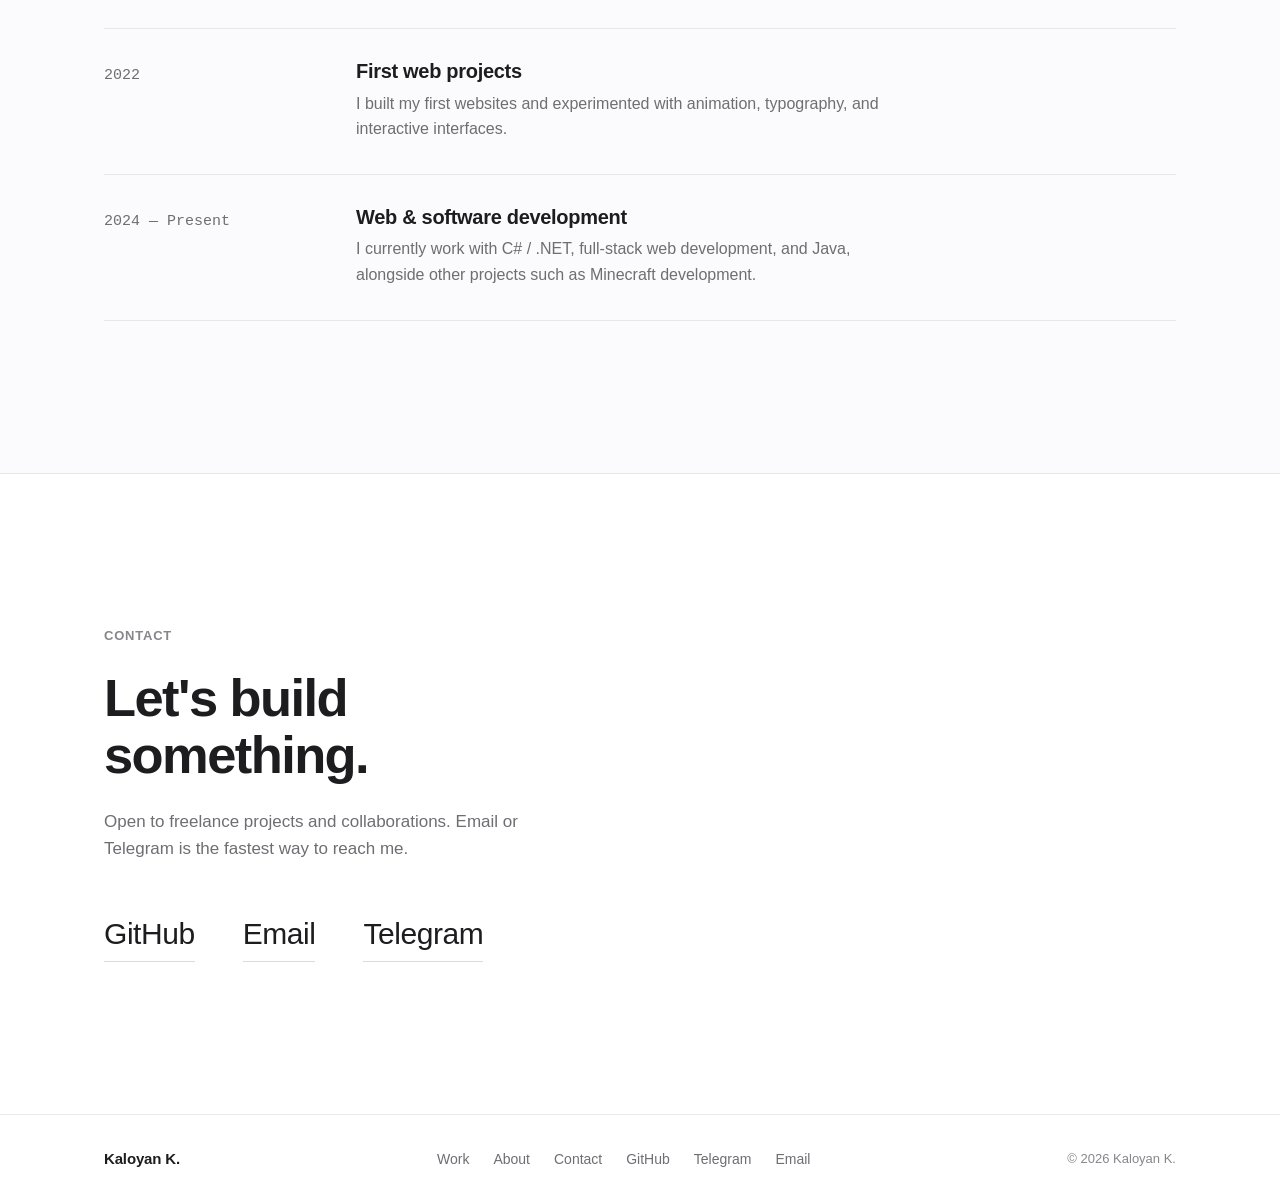
==== commit 704e4fab: "Use the 3:2 WinKit dashboard screenshot Co-Authored-By: Claude Opus 5.5 <noreply@anthropic.com>" ====
--- a/index.html
+++ b/index.html
@@ -107,7 +107,7 @@
               src="assets/winkit-dashboard.webp"
               alt="The WinKit dashboard: usage meters for CPU, memory and storage, GPU, network and Windows cards, hardware health for drives and battery, and quick actions"
               width="1382"
-              height="1490"
+              height="921"
               loading="lazy"
             />
           </div>
--- a/style.css
+++ b/style.css
@@ -495,7 +495,7 @@
 
 .featured-media img {
   width: 100%;
-  max-width: 560px;
+  max-width: 860px;
   height: auto;
   border-radius: 10px;
   border: 1px solid var(--line);
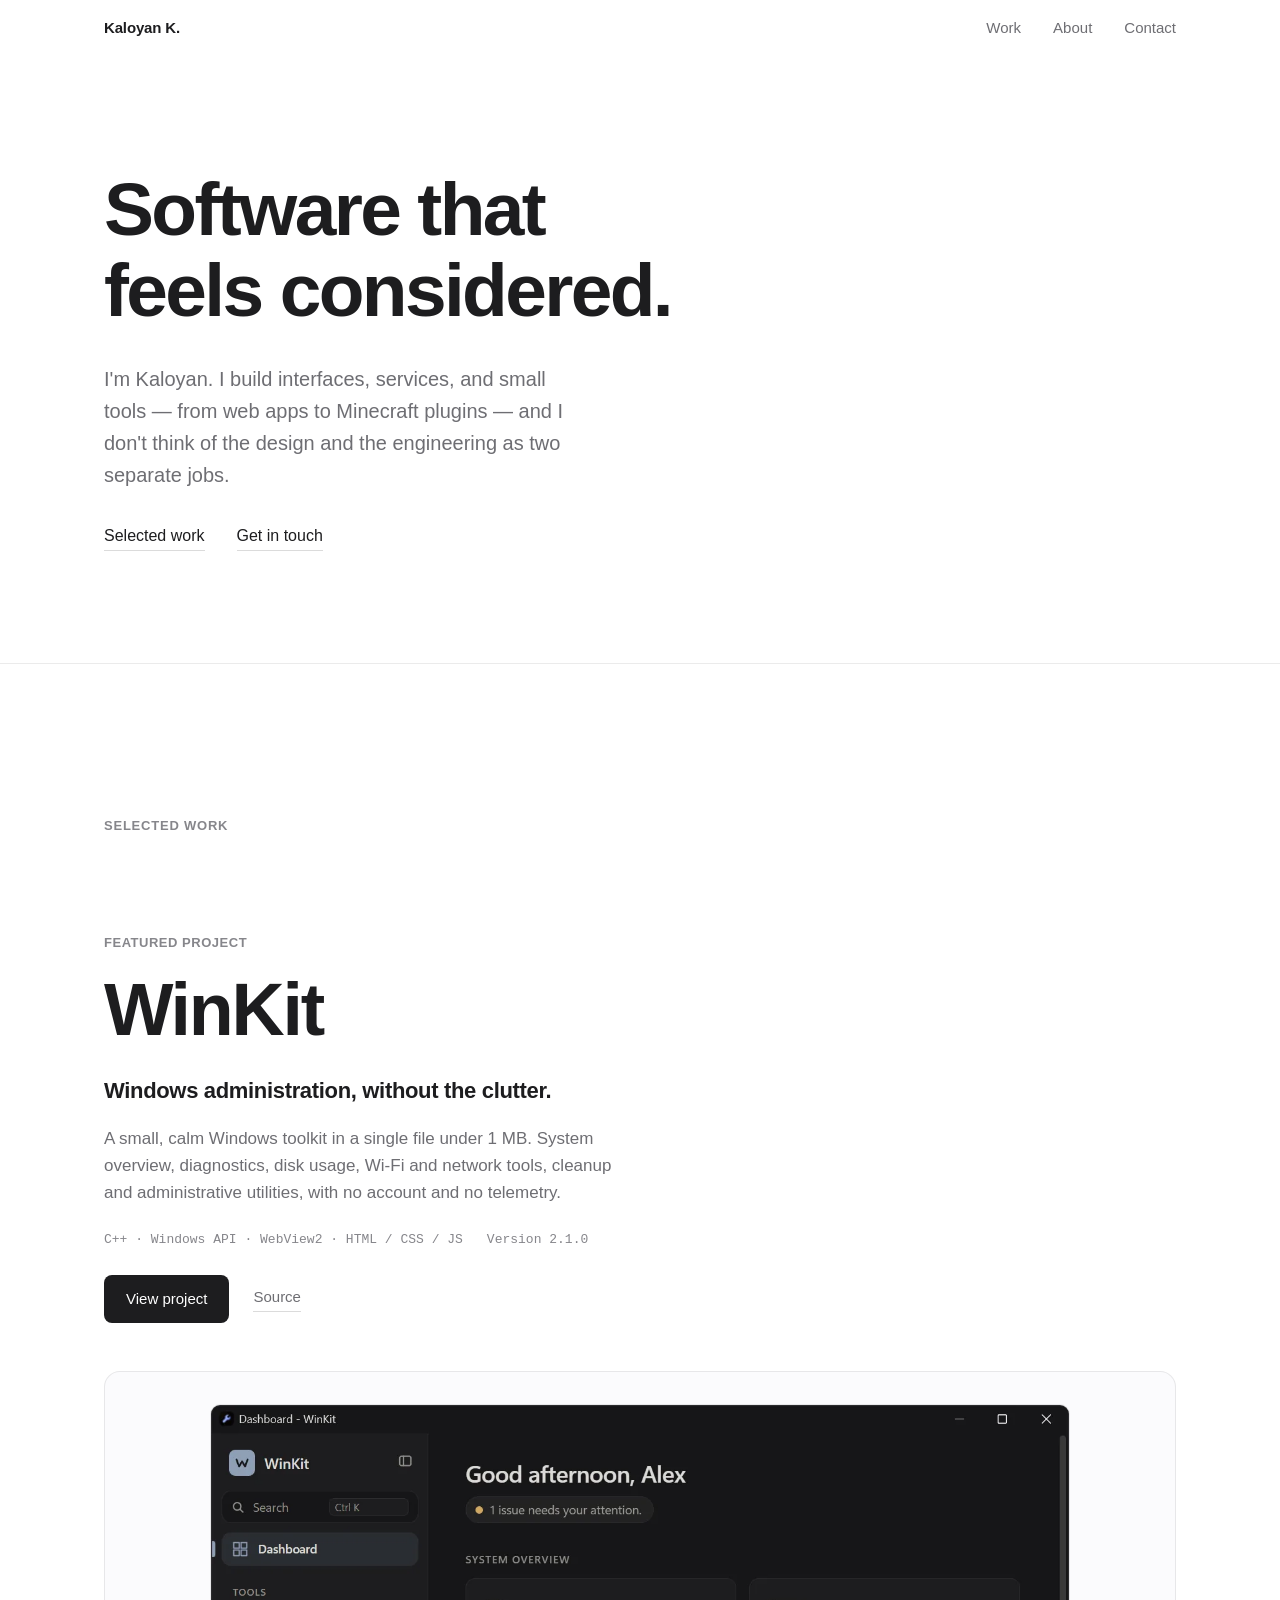
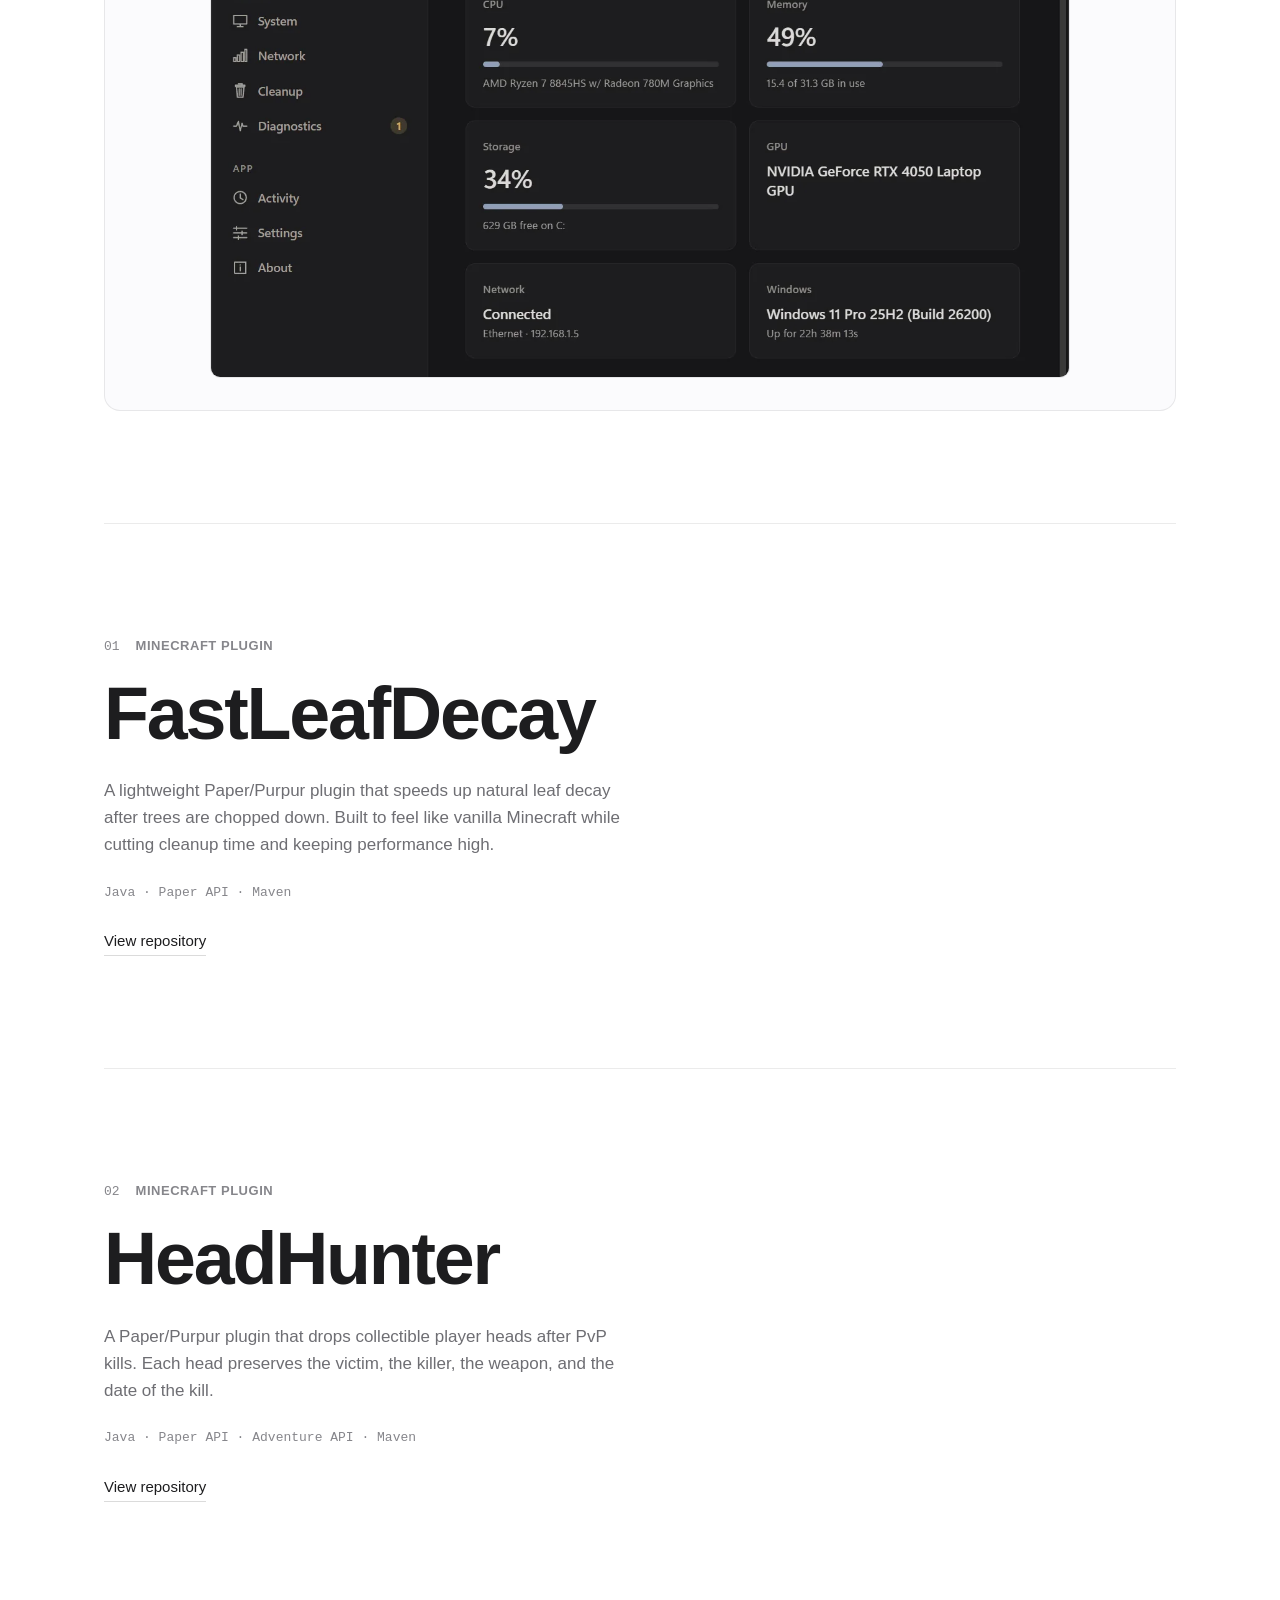
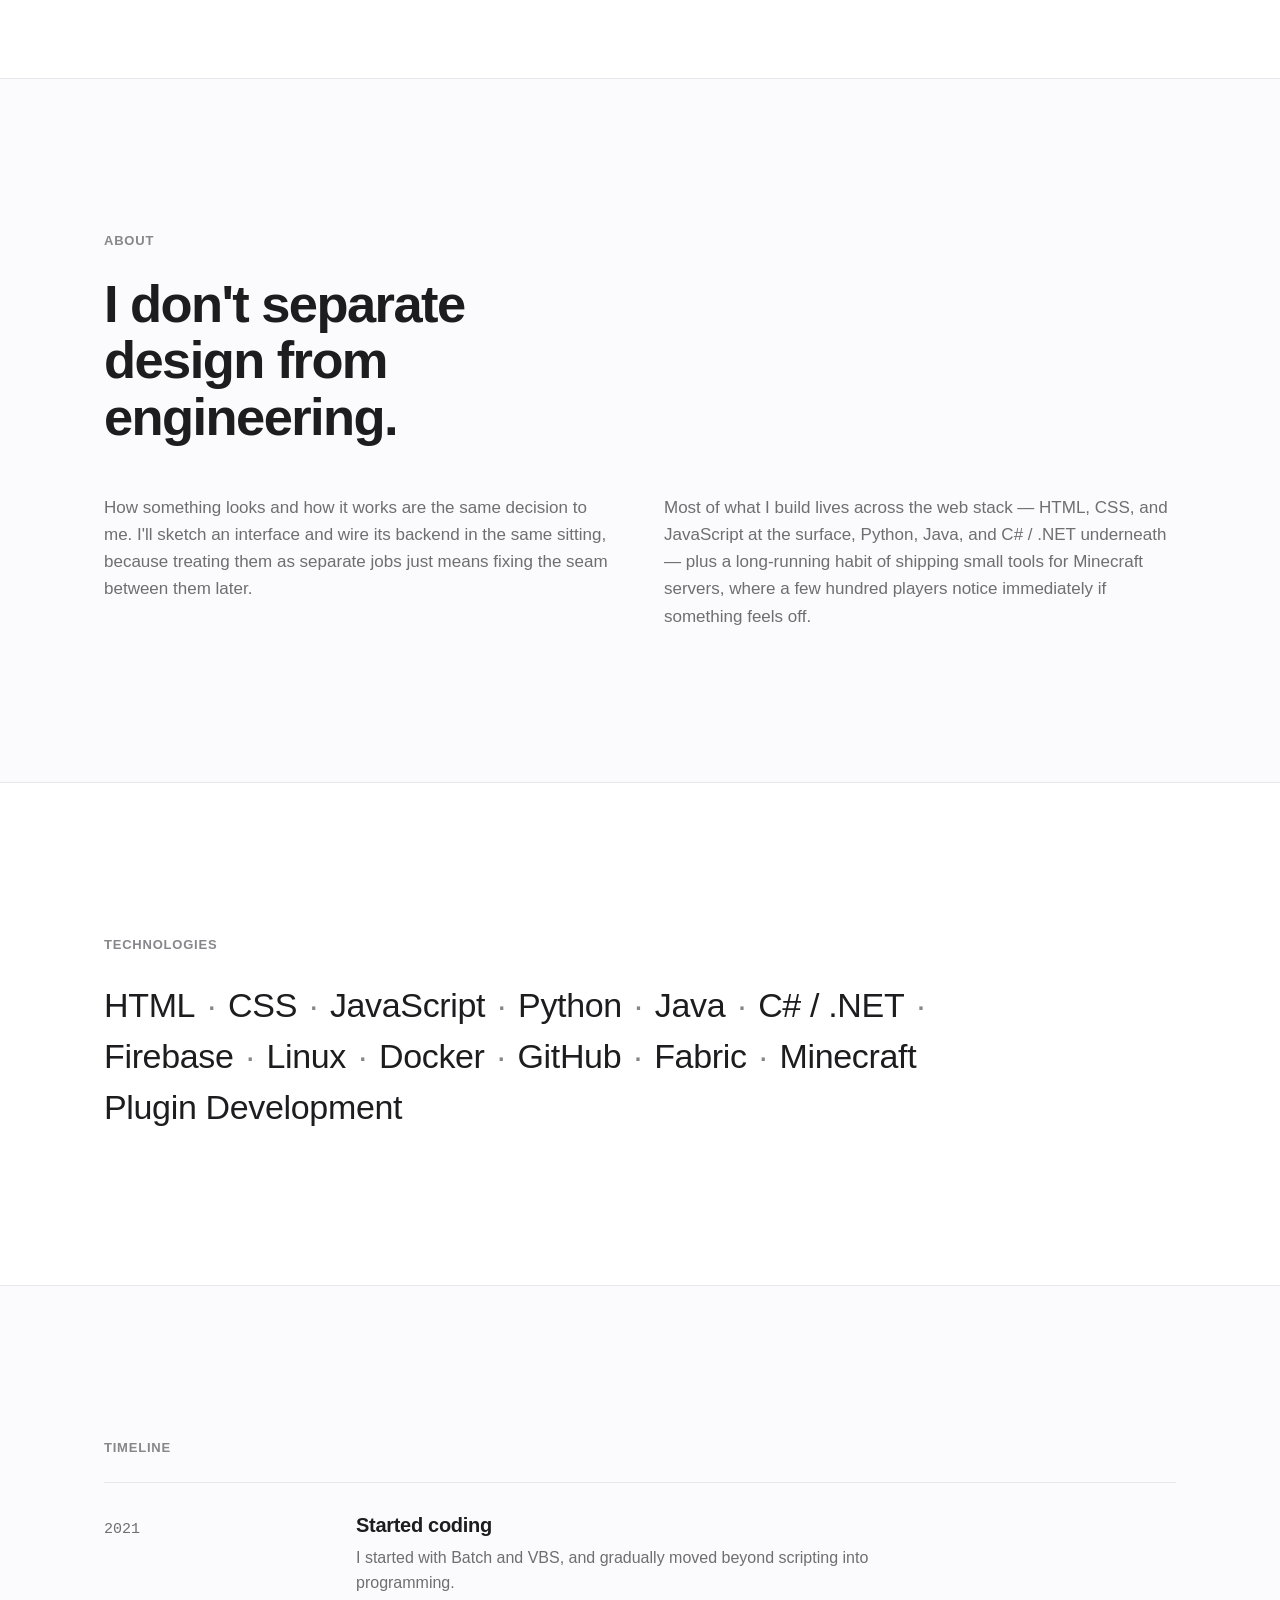
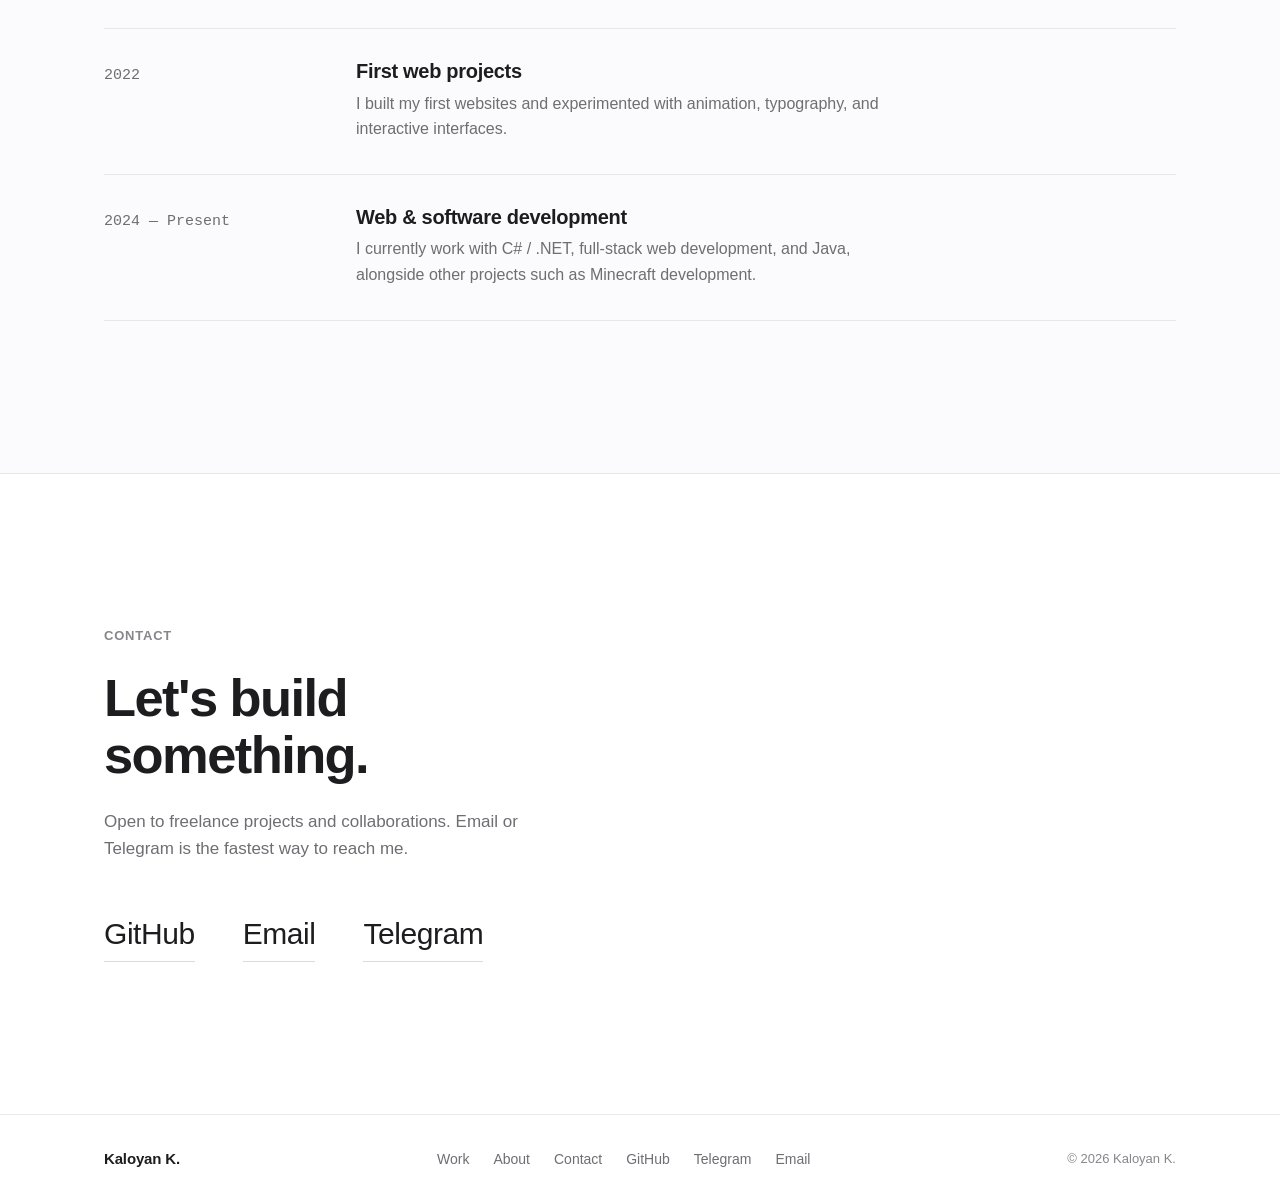
==== commit 3346bcff: "Remove the arrow from View project Co-Authored-By: Claude Opus 5.5 <noreply@anthropic.com>" ====
--- a/index.html
+++ b/index.html
@@ -98,7 +98,7 @@
             <span class="project-stat">Version 2.1.0</span>
           </div>
           <div class="project-actions">
-            <a class="project-cta" href="https://im4theone.github.io/WinKit/" target="_blank" rel="noopener noreferrer">View project &#8594;</a>
+            <a class="project-cta" href="https://im4theone.github.io/WinKit/" target="_blank" rel="noopener noreferrer">View project</a>
             <a class="project-source" href="https://github.com/Im4TheOne/WinKit" target="_blank" rel="noopener noreferrer">Source</a>
           </div>
           <div class="featured-media">
